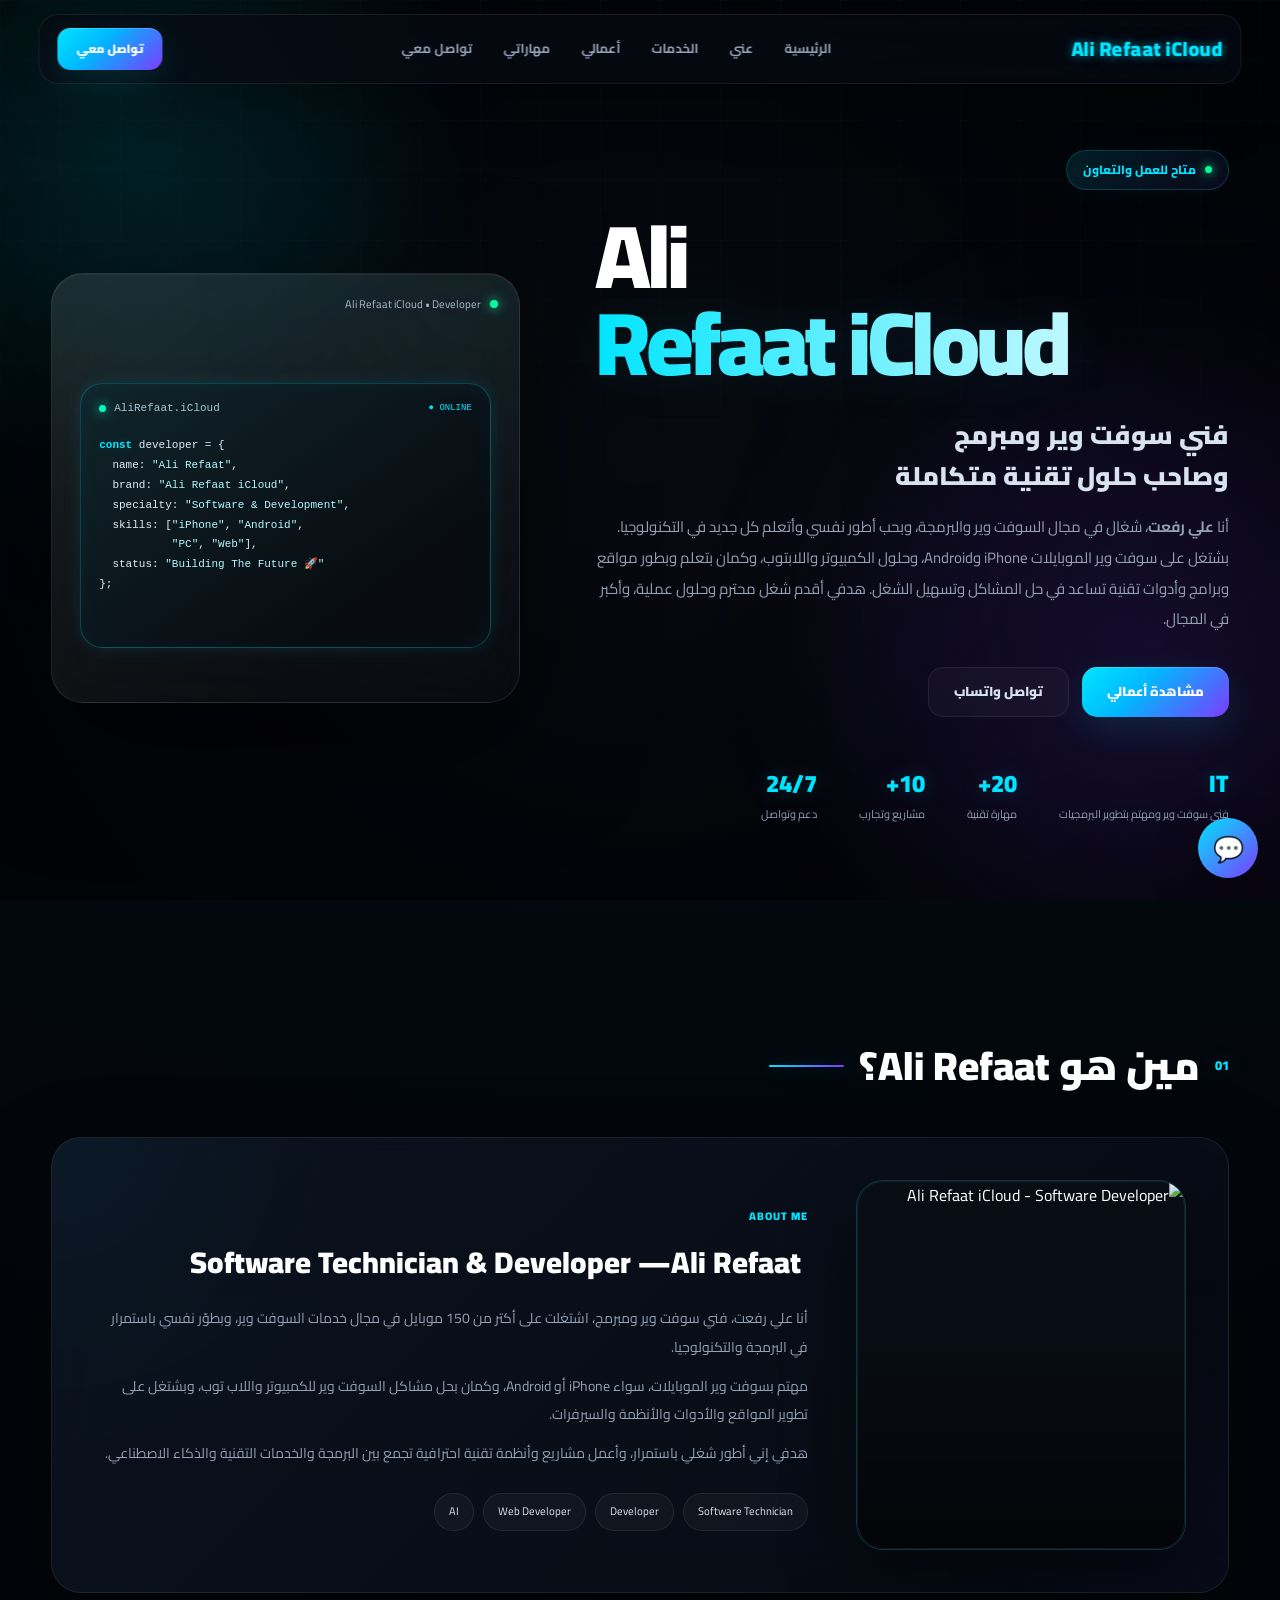
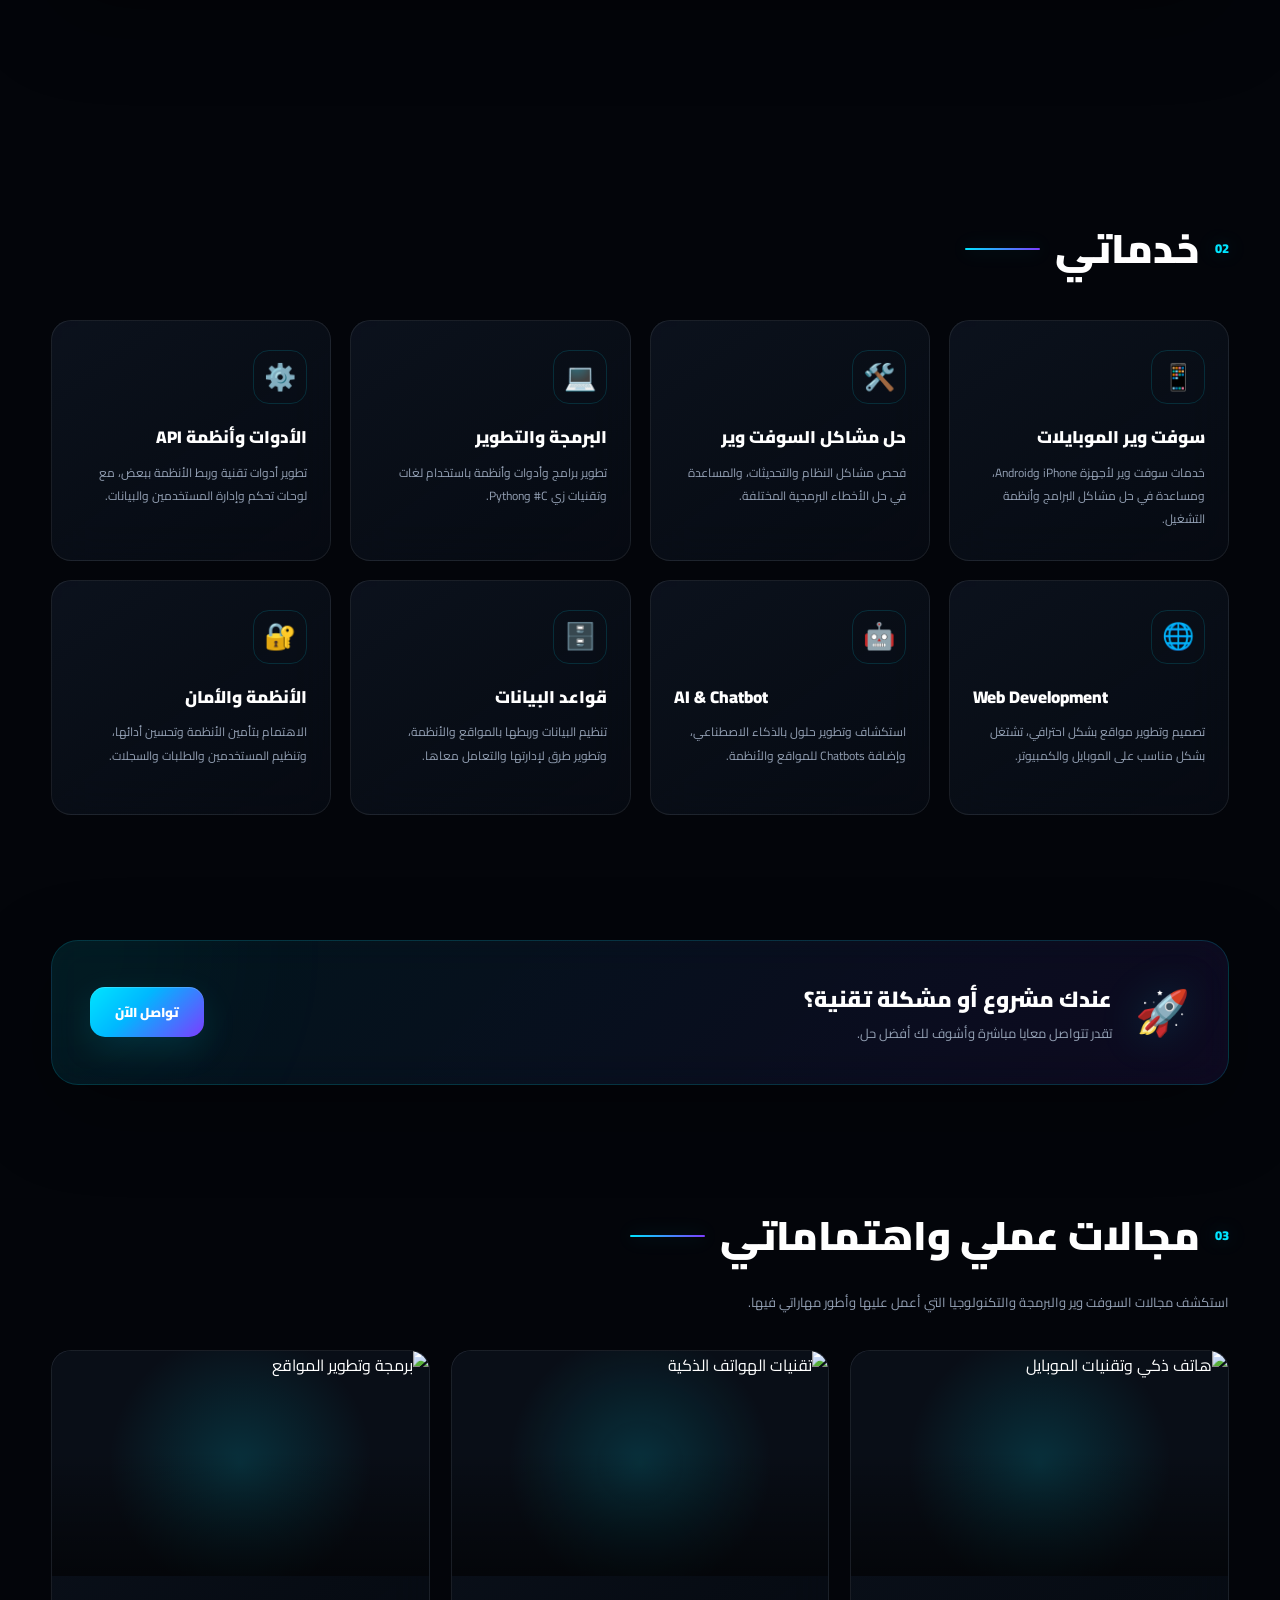
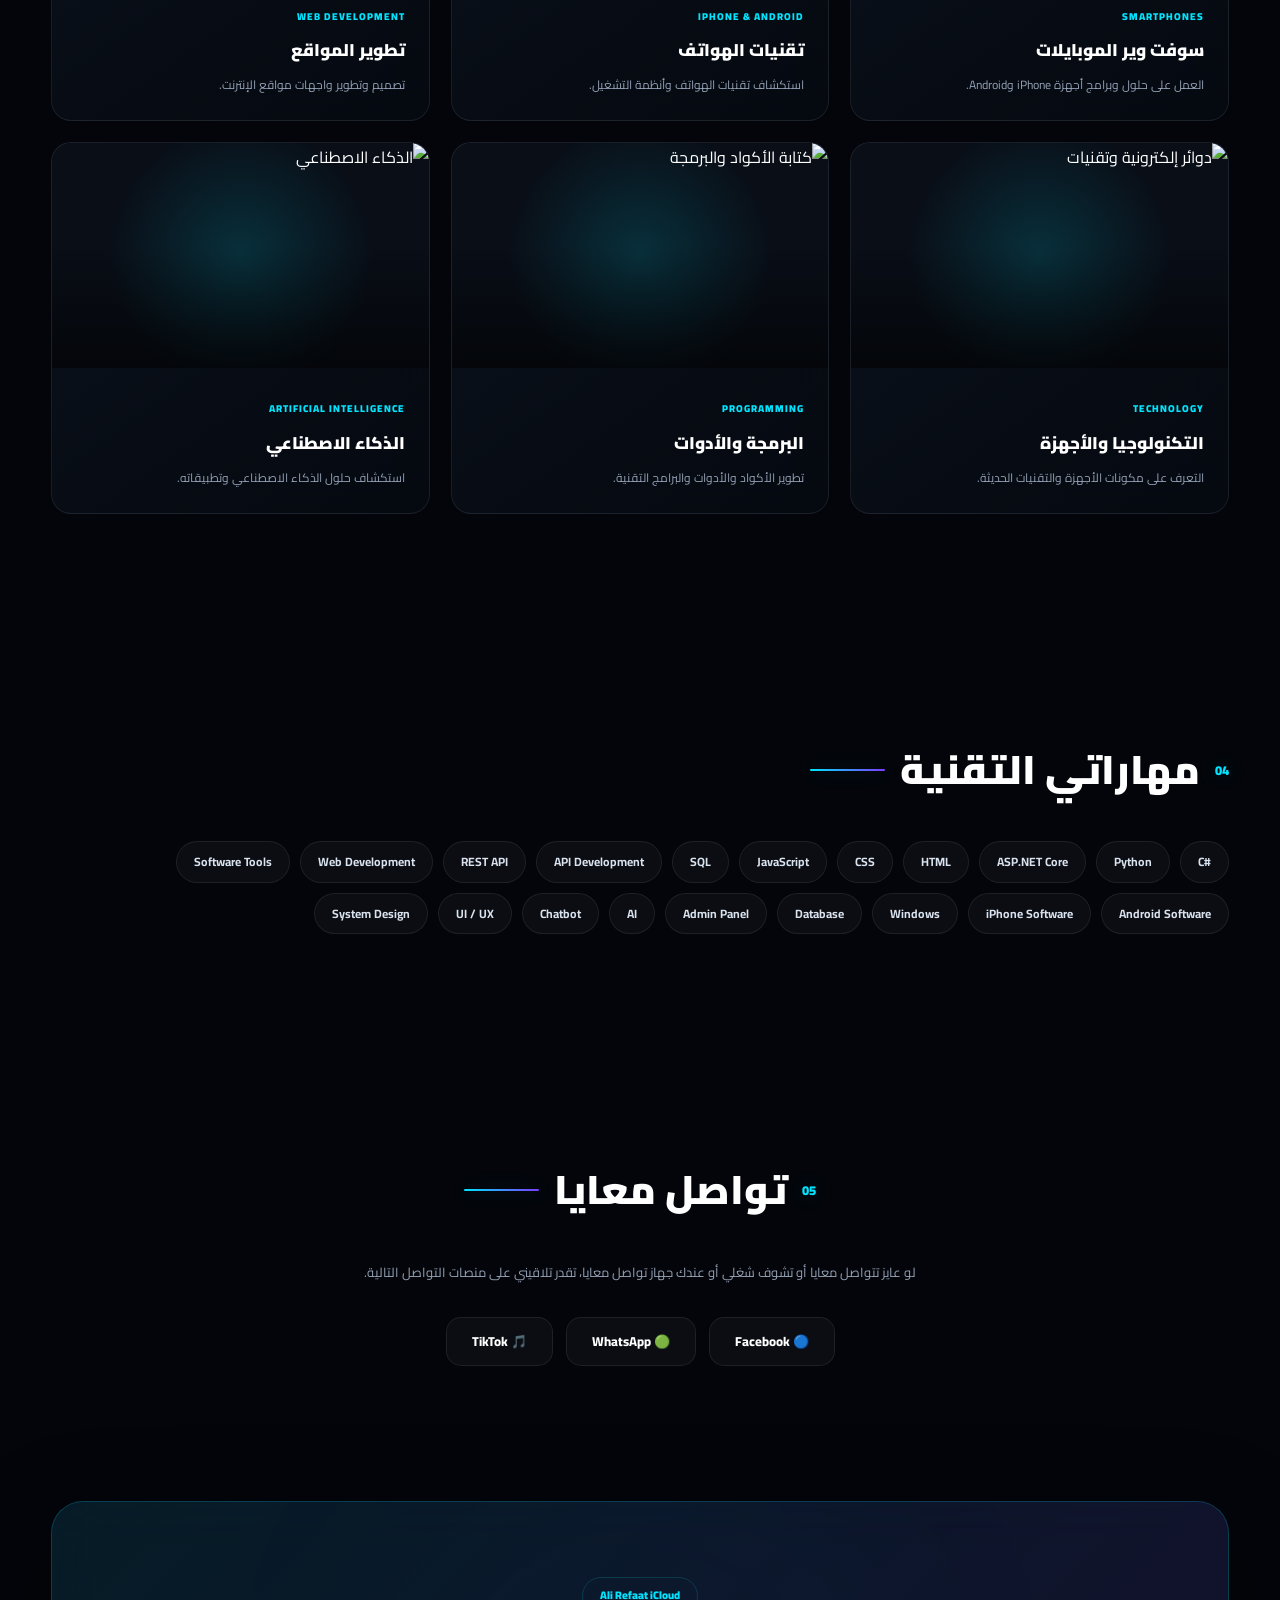
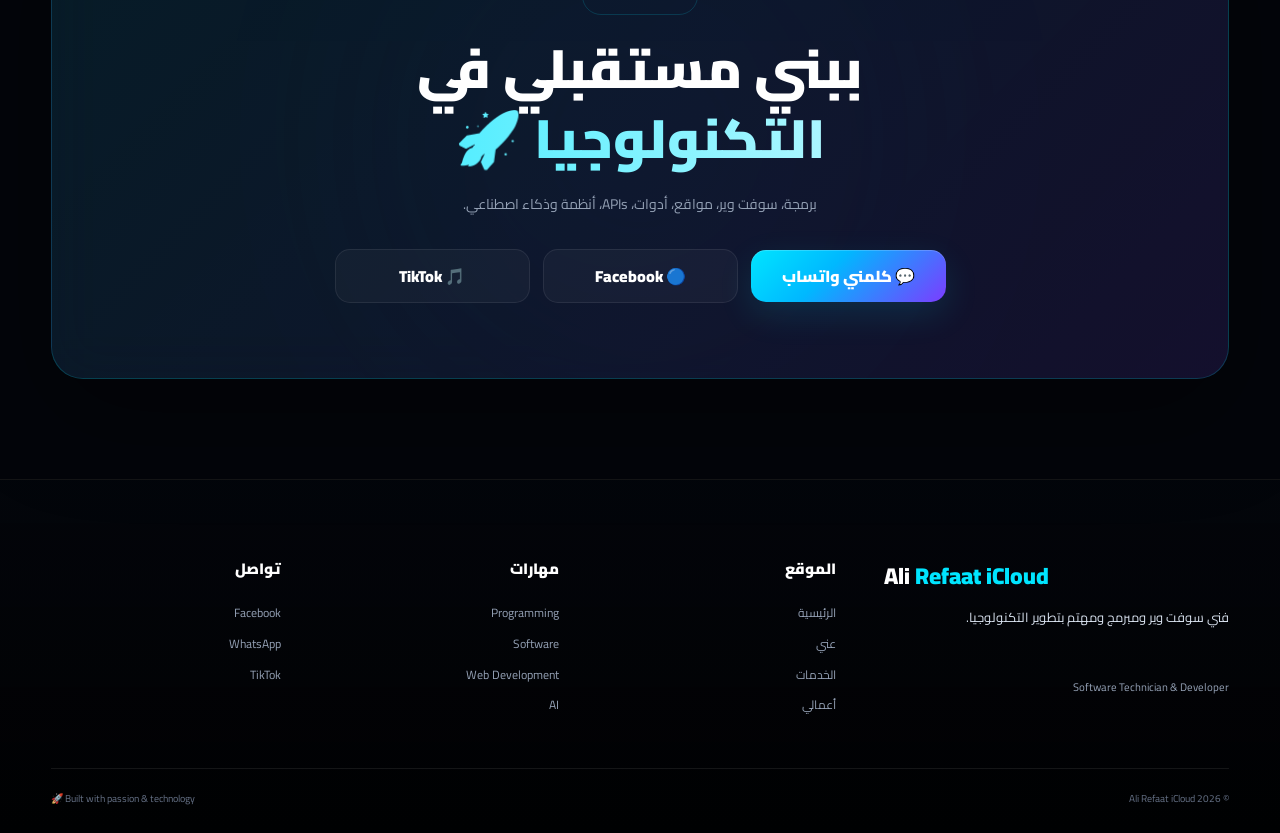
==== index.html @ f8741b8c "Update index.html" ====
﻿<!DOCTYPE html>
<html lang="ar" dir="rtl">
<head>

    <meta charset="UTF-8">
    <meta name="viewport" content="width=device-width, initial-scale=1.0">

    <meta name="theme-color" content="#05070d">
<link rel="icon" type="image/png" href="/ali-refaat-icloud/logo.png">
<link rel="apple-touch-icon" href="/ali-refaat-icloud/logo.png">

<meta property="og:image" content="https://aliamam279-glitch.github.io/ali-refaat-icloud/logo.png">
<meta property="og:image:width" content="1280">
<meta property="og:image:height" content="1280">
<meta name="twitter:card" content="summary_large_image">
<meta name="twitter:image" content="https://aliamam279-glitch.github.io/ali-refaat-icloud/logo.png">
   <title>Ali Refaat iCloud | علي رفعت - فني سوفت وير ومبرمج</title>
<meta name="application-name" content="Ali Refaat iCloud">
<meta property="og:site_name" content="Ali Refaat iCloud">
    <meta name="description"
          content="Ali Refaat iCloud - علي رفعت، فني سوفت وير ومبرمج. خدمات سوفت وير للموبايلات والكمبيوتر، تطوير المواقع والأنظمة والأدوات وواجهات API.">

    <meta name="author" content="Ali Refaat iCloud">

    <meta name="robots" content="index, follow">

    <meta name="keywords"
          content="Ali Refaat, Ali Refaat iCloud, علي رفعت, فني سوفت وير, Software Technician, Mobile Software, iPhone Software, Android Software, Web Developer, C#, Python, ASP.NET Core">

    <!-- Canonical -->
    <link rel="canonical"
          href="https://aliamam279-glitch.github.io/ali-refaat-icloud/">

    <!-- Open Graph -->
    <meta property="og:type" content="website">

    <meta property="og:title"
          content="Ali Refaat iCloud | Software Technician & Developer">

    <meta property="og:description"
          content="علي رفعت - فني سوفت وير ومبرمج ومتخصص في خدمات السوفت وير وتطوير المواقع والأنظمة والأدوات.">

    <meta property="og:url"
          content="https://aliamam279-glitch.github.io/ali-refaat-icloud/">

    <meta property="og:site_name"
          content="Ali Refaat iCloud">

    <meta property="og:locale"
          content="ar_EG">

    <!-- Twitter / X -->
    <meta name="twitter:card" content="summary_large_image">

    <meta name="twitter:title"
          content="Ali Refaat iCloud | Software Technician & Developer">

    <meta name="twitter:description"
          content="Ali Refaat - Software Technician & Developer">

    <!-- Google Font -->
    <link rel="preconnect"
          href="https://fonts.googleapis.com">

    <link rel="preconnect"
          href="https://fonts.gstatic.com"
          crossorigin>

    <link href="https://fonts.googleapis.com/css2?family=Cairo:wght@400;500;600;700;800;900&display=swap"
          rel="stylesheet">

    <!-- Main CSS -->
    <link rel="stylesheet"
          href="style.css">

    <!-- Schema.org JSON-LD -->
    <script type="application/ld+json">
    {
      "@context": "https://schema.org",
      "@type": "Person",
      "name": "Ali Refaat",
      "alternateName": "Ali Refaat iCloud",
      "url": "https://aliamam279-glitch.github.io/ali-refaat-icloud/",
      "jobTitle": "Software Technician & Developer",
      "description": "Ali Refaat is a software technician and developer specializing in mobile software, web development, APIs, software tools and technology.",
      "knowsAbout": [
        "Mobile Software",
        "Android Software",
        "iPhone Software",
        "Software Tools",
        "Web Development",
        "C#",
        "Python",
        "ASP.NET Core",
        "REST API",
        "Databases",
        "Artificial Intelligence",
        "Chatbots"
      ],
      "sameAs": [
        "https://www.facebook.com/share/196kv2DtxH/",
        "https://www.tiktok.com/@ali_refaat12"
      ]
    }
    </script>

<script type="application/ld+json">
{
  "@context": "https://schema.org",
  "@type": "WebSite",
  "name": "Ali Refaat iCloud",
  "alternateName": "Ali Refaat",
  "url": "https://aliamam279-glitch.github.io/ali-refaat-icloud/"
}
</script>
</head>

<body>

    <!-- =========================================================
    BACKGROUND
    ========================================================= -->

    <div class="background" aria-hidden="true">
        <div class="grid"></div>
        <div class="orb orb-1"></div>
        <div class="orb orb-2"></div>
    </div>


    <!-- =========================================================
    NAVBAR
    ========================================================= -->

    <header class="navbar">

       <a href="#home"
   class="logo"
   aria-label="Ali Refaat iCloud">
    <span dir="ltr" style="unicode-bidi: isolate;">Ali Refaat iCloud</span>
</a>

        <nav aria-label="القائمة الرئيسية">

            <a href="#home">
                الرئيسية
            </a>

            <a href="#about">
                عني
            </a>

            <a href="#services">
                الخدمات
            </a>

            <a href="#projects">
                أعمالي
            </a>

            <a href="#skills">
                مهاراتي
            </a>

            <a href="#contact">
                تواصل معي
            </a>

        </nav>


        <!-- Mobile Menu -->

        


        <a class="nav-btn"
           href="https://wa.me/201027573851"
           target="_blank"
           rel="noopener noreferrer">

            تواصل معي

        </a>

    </header>


    <!-- =========================================================
    MAIN
    ========================================================= -->

    <main>


        <!-- =========================================================
        HERO
        ========================================================= -->

        <section id="home"
                 class="hero">

            <div class="hero-content">

                <div class="badge">

                    متاح للعمل والتعاون

                </div>


                <h1 dir="ltr">

                    Ali
                    <span>Refaat iCloud</span>

                </h1>


                <h2>

                    فني سوفت وير ومبرمج
                    <br>
                    وصاحب حلول تقنية متكاملة

                </h2>


                
<p>
    أنا <strong>علي رفعت</strong>، شغال في مجال السوفت وير
    والبرمجة، وبحب أطور نفسي وأتعلم كل جديد في التكنولوجيا.
    بشتغل على سوفت وير الموبايلات iPhone وAndroid،
    وحلول الكمبيوتر واللابتوب، وكمان بتعلم وبطور مواقع
    وبرامج وأدوات تقنية تساعد في حل المشاكل وتسهيل الشغل.
    هدفي أقدم شغل محترم وحلول عملية، وأكبر في المجال.
</p>


                <!-- HERO BUTTONS -->

                <div class="hero-buttons">

                    <a href="#projects"
                       class="btn primary">

                        مشاهدة أعمالي

                    </a>


                    <a href="https://wa.me/201027573851"
                       class="btn secondary"
                       target="_blank"
                       rel="noopener noreferrer">

                        تواصل واتساب

                    </a>

                </div>


                <!-- =================================================
                STATS
                ================================================== -->

                <div class="stats">

                    <div>

                        
<strong>IT</strong>

<span>
    فني سوفت وير ومهتم بتطوير البرمجيات
</span>


                    </div>


                    <div>

                        <strong>20+</strong>

                        <span>
                            مهارة تقنية
                        </span>

                    </div>


                    <div>

                        <strong>10+</strong>

                        <span>
                            مشاريع وتجارب
                        </span>

                    </div>


                    <div>

                        <strong>24/7</strong>

                        <span>
                            دعم وتواصل
                        </span>

                    </div>

                </div>

            </div>


            <!-- =====================================================
            HERO CARD
            ====================================================== -->

            <div class="hero-card">

                <div class="card-top">

                    <span class="status"></span>

                    <span dir="ltr">
                        Ali Refaat iCloud • Developer
                    </span>

                </div>


             
<div class="code-window">
    <div class="code-label">
        <span class="code-dot"></span>
        AliRefaat.iCloud
        <span class="live-label">● ONLINE</span>
    </div>

    <pre dir="ltr"><code><span>const</span> developer = {
  name: <i>"Ali Refaat"</i>,
  brand: <i>"Ali Refaat iCloud"</i>,
  specialty: <i>"Software & Development"</i>,
  skills: [<i>"iPhone"</i>, <i>"Android"</i>,
           <i>"PC"</i>, <i>"Web"</i>],
  status: <i>"Building The Future 🚀"</i>
};</code></pre>
</div>
                    

                </div>

            </div>

        </section>



        <!-- =========================================================
        ABOUT
        ========================================================= -->

        <section id="about"
                 class="section">

            <div class="section-title">

                <span>
                    01
                </span>

                <h2>
                    مين هو Ali Refaat؟
                </h2>

            </div>


            <div class="about-box">

                <div class="about-profile">


                    <!-- =================================================
                    PROFILE IMAGE
                    ================================================== -->

                    <div class="about-image">

                        <img src="https://images.unsplash.com/photo-1516321318423-f06f85e504b3?auto=format&fit=crop&w=900&q=85"
                             alt="Ali Refaat iCloud - Software Developer"
                             loading="lazy">

                    </div>


                    <!-- =================================================
                    ABOUT CONTENT
                    ================================================== -->

                    <div class="about-content">

                        <span class="about-label">

                            ABOUT ME

                        </span>


                        

<h3>
    <span dir="ltr">
        Ali Refaat
    </span>
    — Software Technician & Developer
</h3>

<p>
    أنا علي رفعت، فني سوفت وير ومبرمج، اشتغلت على أكتر من 150 موبايل في مجال خدمات السوفت وير، وبطوّر نفسي باستمرار في البرمجة والتكنولوجيا.
</p>

<p>
    مهتم بسوفت وير الموبايلات، سواء iPhone أو Android، وكمان بحل مشاكل السوفت وير للكمبيوتر واللاب توب، وبشتغل على تطوير المواقع والأدوات والأنظمة والسيرفرات.
</p>

<p>
    هدفي إني أطور شغلي باستمرار، وأعمل مشاريع وأنظمة تقنية احترافية تجمع بين البرمجة والخدمات التقنية والذكاء الاصطناعي.
</p>



                        <div class="about-tags">

                         

                            <span dir="ltr">
                                Software Technician
                            </span>

                            <span dir="ltr">
                                Developer
                            </span>

                            <span dir="ltr">
                                Web Developer
                            </span>

                            <span dir="ltr">
                                AI
                            </span>

                        </div>

                    </div>

                </div>

            </div>

        </section>



       
<!-- =========================================================
        SERVICES
        ========================================================= -->

<section id="services" class="section">

    <div class="section-title">
        <span>02</span>
        <h2>خدماتي</h2>
    </div>

    <div class="services-grid">

        <article class="service-card">
            <div class="icon">📱</div>
            <h3>سوفت وير الموبايلات</h3>
            <p>
                خدمات سوفت وير لأجهزة iPhone وAndroid،
                ومساعدة في حل مشاكل البرامج وأنظمة التشغيل.
            </p>
        </article>

        <article class="service-card">
            <div class="icon">🛠️</div>
            <h3>حل مشاكل السوفت وير</h3>
            <p>
                فحص مشاكل النظام والتحديثات،
                والمساعدة في حل الأخطاء البرمجية المختلفة.
            </p>
        </article>

        <article class="service-card">
            <div class="icon">💻</div>
            <h3>البرمجة والتطوير</h3>
            <p>
                تطوير برامج وأدوات وأنظمة باستخدام
                لغات وتقنيات زي C# وPython.
            </p>
        </article>

        <article class="service-card">
            <div class="icon">⚙️</div>
            <h3>الأدوات وأنظمة API</h3>
            <p>
                تطوير أدوات تقنية وربط الأنظمة ببعض،
                مع لوحات تحكم وإدارة المستخدمين والبيانات.
            </p>
        </article>

        <article class="service-card">
            <div class="icon">🌐</div>
            <h3 dir="ltr">Web Development</h3>
            <p>
                تصميم وتطوير مواقع بشكل احترافي،
                تشتغل بشكل مناسب على الموبايل والكمبيوتر.
            </p>
        </article>

        <article class="service-card">
            <div class="icon">🤖</div>
            <h3 dir="ltr">AI & Chatbot</h3>
            <p>
                استكشاف وتطوير حلول بالذكاء الاصطناعي،
                وإضافة Chatbots للمواقع والأنظمة.
            </p>
        </article>

        <article class="service-card">
            <div class="icon">🗄️</div>
            <h3>قواعد البيانات</h3>
            <p>
                تنظيم البيانات وربطها بالمواقع والأنظمة،
                وتطوير طرق لإدارتها والتعامل معاها.
            </p>
        </article>

        <article class="service-card">
            <div class="icon">🔐</div>
            <h3>الأنظمة والأمان</h3>
            <p>
                الاهتمام بتأمين الأنظمة وتحسين أدائها،
                وتنظيم المستخدمين والطلبات والسجلات.
            </p>
        </article>

    </div>

</section>




        <!-- =========================================================
        SUPPORT
        ========================================================= -->

        <section class="support-section">

            <div class="support-content">

                <div class="support-icon">
                    🚀
                </div>


                <div>

                    <h2>
                        عندك مشروع أو مشكلة تقنية؟
                    </h2>

                    <p>
                        تقدر تتواصل معايا مباشرة وأشوف لك أفضل حل.
                    </p>

                </div>


                <a href="https://wa.me/201027573851"
                   class="btn primary"
                   target="_blank"
                   rel="noopener noreferrer">

                    تواصل الآن

                </a>

            </div>

        </section>



        


<!-- PROJECTS -->
<section id="projects" class="section">

    <div class="section-title">
        <span>03</span>
        <h2>مجالات عملي واهتماماتي</h2>
    </div>

    <p class="gallery-intro">
        استكشف مجالات السوفت وير والبرمجة والتكنولوجيا
        التي أعمل عليها وأطور مهاراتي فيها.
    </p>

    <div class="projects-grid">

        <article class="project-card">
            <div class="project-image">
                <img src="https://images.unsplash.com/photo-1511707171634-5f897ff02aa9?w=800"
                     alt="هاتف ذكي وتقنيات الموبايل" loading="lazy">
            </div>
            <div class="project-info">
                <small>SMARTPHONES</small>
                <h3>سوفت وير الموبايلات</h3>
                <p>العمل على حلول وبرامج أجهزة iPhone وAndroid.</p>
            </div>
        </article>

        <article class="project-card">
            <div class="project-image">
                <img src="https://images.unsplash.com/photo-1598327105666-5b89351aff97?w=800"
                     alt="تقنيات الهواتف الذكية" loading="lazy">
            </div>
            <div class="project-info">
                <small>IPHONE & ANDROID</small>
                <h3>تقنيات الهواتف</h3>
                <p>استكشاف تقنيات الهواتف وأنظمة التشغيل.</p>
            </div>
        </article>

        <article class="project-card">
            <div class="project-image">
                <img src="https://images.unsplash.com/photo-1498050108023-c5249f4df085?w=800"
                     alt="برمجة وتطوير المواقع" loading="lazy">
            </div>
            <div class="project-info">
                <small>WEB DEVELOPMENT</small>
                <h3>تطوير المواقع</h3>
                <p>تصميم وتطوير واجهات مواقع الإنترنت.</p>
            </div>
        </article>

        <article class="project-card">
            <div class="project-image">
                <img src="https://images.unsplash.com/photo-1518770660439-4636190af475?w=800"
                     alt="دوائر إلكترونية وتقنيات" loading="lazy">
            </div>
            <div class="project-info">
                <small>TECHNOLOGY</small>
                <h3>التكنولوجيا والأجهزة</h3>
                <p>التعرف على مكونات الأجهزة والتقنيات الحديثة.</p>
            </div>
        </article>

        <article class="project-card">
            <div class="project-image">
                <img src="https://images.unsplash.com/photo-1555949963-aa79dcee981c?w=800"
                     alt="كتابة الأكواد والبرمجة" loading="lazy">
            </div>
            <div class="project-info">
                <small>PROGRAMMING</small>
                <h3>البرمجة والأدوات</h3>
                <p>تطوير الأكواد والأدوات والبرامج التقنية.</p>
            </div>
        </article>

        <article class="project-card">
            <div class="project-image">
                <img src="https://images.unsplash.com/photo-1677442136019-21780ecad995?w=800"
                     alt="الذكاء الاصطناعي" loading="lazy">
            </div>
            <div class="project-info">
                <small>ARTIFICIAL INTELLIGENCE</small>
                <h3>الذكاء الاصطناعي</h3>
                <p>استكشاف حلول الذكاء الاصطناعي وتطبيقاته.</p>
            </div>
        </article>

    </div>

</section>





        <!-- =========================================================
        SKILLS
        ========================================================= -->

        <section id="skills"
                 class="section">

            <div class="section-title">

                <span>
                    04
                </span>

                <h2>
                    مهاراتي التقنية
                </h2>

            </div>


            <div class="skills">

                <span dir="ltr">C#</span>

                <span dir="ltr">Python</span>

                <span dir="ltr">ASP.NET Core</span>

                <span dir="ltr">HTML</span>

                <span dir="ltr">CSS</span>

                <span dir="ltr">JavaScript</span>

                <span dir="ltr">SQL</span>

                <span dir="ltr">API Development</span>

                <span dir="ltr">REST API</span>

                <span dir="ltr">Web Development</span>

                <span dir="ltr">Software Tools</span>

                <span dir="ltr">Android Software</span>

                <span dir="ltr">iPhone Software</span>

                <span dir="ltr">Windows</span>

                <span dir="ltr">Database</span>

                <span dir="ltr">Admin Panel</span>

                <span dir="ltr">AI</span>

                <span dir="ltr">Chatbot</span>

                <span dir="ltr">UI / UX</span>

                <span dir="ltr">System Design</span>

            </div>

        </section>



        <!-- =========================================================
        CONTACT
        ========================================================= -->

        <section id="contact"
                 class="section contact">

            <div class="section-title">

                <span>
                    05
                </span>

                <h2>
                    تواصل معايا
                </h2>

            </div>


            <p>

                لو عايز تتواصل معايا أو تشوف شغلي
                أو عندك جهاز تواصل معايا، تقدر تلاقيني على
                منصات التواصل التالية.

            </p>


            <div class="contact-buttons">


                <a class="contact-btn"
                   href="https://www.facebook.com/share/196kv2DtxH/"
                   target="_blank"
                   rel="noopener noreferrer">

                    🔵 Facebook

                </a>


                <a class="contact-btn"
                   href="https://wa.me/201027573851"
                   target="_blank"
                   rel="noopener noreferrer">

                    🟢 WhatsApp

                </a>


                <a class="contact-btn"
                   href="https://www.tiktok.com/@ali_refaat12"
                   target="_blank"
                   rel="noopener noreferrer">

                    🎵 TikTok

                </a>

            </div>

        </section>



        <!-- =========================================================
        FINAL CTA
        ========================================================= -->

        <section class="final-cta">

            <div class="final-cta-glow"></div>


            <div class="final-cta-content">

                <div class="final-badge">

                    <span dir="ltr">
                        Ali Refaat iCloud
                    </span>

                  
                  
                </div>


                <h2>

                    ببني مستقبلي في
                    <span>
                        التكنولوجيا 🚀
                    </span>

                </h2>


                <p>

                    برمجة، سوفت وير، مواقع، أدوات،
                    APIs، أنظمة وذكاء اصطناعي.

                </p>


                <div class="final-cta-buttons">


                    <a href="https://wa.me/201027573851"
                       class="final-btn primary"
                       target="_blank"
                       rel="noopener noreferrer">

                        💬 كلمني واتساب

                    </a>


                    <a href="https://www.facebook.com/share/196kv2DtxH/"
                       class="final-btn secondary"
                       target="_blank"
                       rel="noopener noreferrer">

                        🔵 Facebook

                    </a>


                    <a href="https://www.tiktok.com/@ali_refaat12"
                       class="final-btn secondary"
                       target="_blank"
                       rel="noopener noreferrer">

                        🎵 TikTok

                    </a>

                </div>

            </div>

        </section>

    </main>



    <!-- =========================================================
    FOOTER
    ========================================================= -->

    <footer class="site-footer">

        <div class="footer-container">


            <div class="footer-brand">

                <div class="footer-logo"
                     dir="ltr">

                    Ali
                    <span>
                        Refaat iCloud
                    </span>

                </div>


                <p>

                    فني سوفت وير ومبرمج
                    ومهتم بتطوير التكنولوجيا.

                </p>


                <small>

            
                    <br>

                    <span dir="ltr">
                        Software Technician & Developer
                    </span>

                </small>

            </div>



            <div class="footer-column">

                <h3>
                    الموقع
                </h3>


                <a href="#home">
                    الرئيسية
                </a>


                <a href="#about">
                    عني
                </a>


                <a href="#services">
                    الخدمات
                </a>


                <a href="#projects">
                    أعمالي
                </a>

            </div>



            <div class="footer-column">

                <h3>
                    مهارات
                </h3>


                <a href="#skills">
                    Programming
                </a>


                <a href="#skills">
                    Software
                </a>


                <a href="#skills">
                    Web Development
                </a>


                <a href="#skills">
                    AI
                </a>

            </div>



            <div class="footer-column">

                <h3>
                    تواصل
                </h3>


                <a href="https://www.facebook.com/share/196kv2DtxH/"
                   target="_blank"
                   rel="noopener noreferrer">

                    Facebook

                </a>


                <a href="https://wa.me/201027573851"
                   target="_blank"
                   rel="noopener noreferrer">

                    WhatsApp

                </a>


                <a href="https://www.tiktok.com/@ali_refaat12"
                   target="_blank"
                   rel="noopener noreferrer">

                    TikTok

                </a>

            </div>

        </div>


        <div class="footer-bottom">

            <span>

                ©
                <span id="year"></span>
                Ali Refaat iCloud

            </span>


            <span>

                Built with passion & technology 🚀

            </span>

        </div>

    </footer>



    <!-- =========================================================
    IMAGE LIGHTBOX
    ========================================================= -->

    <div id="imageLightbox"
         class="image-lightbox"
         role="dialog"
         aria-modal="true"
         aria-label="عرض الصورة">


        <button type="button"
                id="lightboxClose"
                class="lightbox-close"
                aria-label="إغلاق">

            ×

        </button>


        

        <img id="lightboxImage"
             src=""
             alt="">

    </div>



    <!-- =========================================================
    FLOATING WHATSAPP
    ========================================================= -->

    <a href="https://wa.me/201027573851"
       class="floating-whatsapp"
       target="_blank"
       rel="noopener noreferrer"
       aria-label="تواصل معي عبر واتساب">

        💬

    </a>



    <!-- =========================================================
    BACK TO TOP
    ========================================================= -->

    <button type="button"
            class="back-to-top"
            aria-label="العودة إلى أعلى الصفحة">

        ↑

    </button>



    <!-- =========================================================
    SCRIPT
    ========================================================= -->

    <script src="script.js"></script>

</body>
</html>
---- style.css ----
﻿@import url('https://fonts.googleapis.com/css2?family=Cairo:wght@400;500;600;700;800;900&display=swap');

/* =========================================================
   GLOBAL / ROOT
========================================================= */

:root {
    --bg: #03050a;
    --bg-2: #070b12;
    --bg-3: #0b111c;
    --card: rgba(12, 18, 29, .72);
    --card-solid: #0b111c;
    --primary: #00e5ff;
    --primary-2: #00b8ff;
    --secondary: #7c3cff;
    --secondary-2: #b14cff;
    --success: #00ff9d;
    --danger: #ff4d6d;
    --warning: #ffd166;
    --text: #fff;
    --text-soft: #d9e2ef;
    --muted: #94a1b5;
    --muted-2: #657186;
    --border: rgba(255,255,255,.08);
    --border-hover: rgba(0,229,255,.32);
    --radius-sm: 12px;
    --radius: 20px;
    --radius-lg: 30px;
    --container: 1200px;
    --shadow: 0 25px 80px rgba(0,0,0,.35);
    --shadow-heavy: 0 40px 120px rgba(0,0,0,.55);
    --ease: cubic-bezier(.2,.8,.2,1);
}

/* =========================================================
   RESET
========================================================= */

*,
*::before,
*::after {
    margin: 0;
    padding: 0;
    box-sizing: border-box;
}

html {
    scroll-behavior: smooth;
    scroll-padding-top: 110px;
}

body {
    min-height: 100vh;
    background: radial-gradient( circle at 50% -20%, rgba(0,229,255,.08), transparent 38% ), var(--bg);
    color: var(--text);
    font-family: "Cairo", sans-serif;
    line-height: 1.8;
    overflow-x: hidden;
    text-rendering: optimizeLegibility;
    -webkit-font-smoothing: antialiased;
    direction: rtl;
}

img {
    display: block;
    max-width: 100%;
}

a {
    color: inherit;
    text-decoration: none;
}

button,
input,
textarea,
select {
    font: inherit;
}

button {
    border: 0;
    cursor: pointer;
}

::selection {
    color: #001014;
    background: var(--primary);
}

/* =========================================================
   SCROLLBAR
========================================================= */

::-webkit-scrollbar {
    width: 8px;
}

::-webkit-scrollbar-track {
    background: #020307;
}

::-webkit-scrollbar-thumb {
    background: linear-gradient( 180deg, var(--primary), var(--secondary) );
    border-radius: 50px;
}

    ::-webkit-scrollbar-thumb:hover {
        background: var(--primary);
    }

/* =========================================================
   BACKGROUND
========================================================= */

.background {
    position: fixed;
    inset: 0;
    z-index: -20;
    overflow: hidden;
    background: radial-gradient( circle at 8% 12%, rgba(0,229,255,.13), transparent 25% ), radial-gradient( circle at 92% 78%, rgba(124,60,255,.14), transparent 28% ), radial-gradient( circle at 50% 50%, rgba(255,255,255,.018), transparent 55% ), var(--bg);
}

    .background::before {
        content: "";
        position: absolute;
        inset: 0;
        background: linear-gradient( rgba(255,255,255,.018) 1px, transparent 1px ), linear-gradient( 90deg, rgba(255,255,255,.018) 1px, transparent 1px );
        background-size: 60px 60px;
        mask-image: linear-gradient( to bottom, black, transparent 90% );
        -webkit-mask-image: linear-gradient( to bottom, black, transparent 90% );
    }

    .background::after {
        content: "";
        position: absolute;
        inset: 0;
        background: radial-gradient( circle at center, transparent 35%, rgba(0,0,0,.42) 100% );
        pointer-events: none;
    }

.grid {
    position: absolute;
    inset: 0;
}

.orb {
    position: absolute;
    border-radius: 50%;
    filter: blur(120px);
    pointer-events: none;
    opacity: .55;
    animation: orbFloat 12s ease-in-out infinite;
}

.orb-1 {
    width: 420px;
    height: 420px;
    top: 4%;
    left: -5%;
    background: rgba(0,229,255,.13);
}

.orb-2 {
    width: 480px;
    height: 480px;
    right: -7%;
    bottom: 5%;
    background: rgba(124,60,255,.14);
    animation-delay: -6s;
}

@keyframes orbFloat {

    0%,100% {
        transform: translate3d(0,0,0) scale(1);
    }

    50% {
        transform: translate3d(35px,-35px,0) scale(1.08);
    }
}

/* =========================================================
   CONTAINER
========================================================= */

.container {
    width: min(var(--container), 92%);
    margin-inline: auto;
}

/* =========================================================
   NAVBAR
========================================================= */

.navbar {
    position: fixed;
    top: 14px;
    left: 50%;
    transform: translateX(-50%);
    width: min(1220px, 94%);
    min-height: 70px;
    padding: 10px 18px;
    display: flex;
    align-items: center;
    justify-content: space-between;
    background: linear-gradient( 135deg, rgba(16,24,39,.82), rgba(5,9,17,.72) );
    border: 1px solid var(--border);
    border-radius: 20px;
    backdrop-filter: blur(25px);
    -webkit-backdrop-filter: blur(25px);
    box-shadow: 0 20px 70px rgba(0,0,0,.38), inset 0 1px 0 rgba(255,255,255,.04);
    z-index: 9999;
    transition: .35s var(--ease);
}

    .navbar:hover {
        border-color: rgba(0,229,255,.18);
        box-shadow: 0 25px 80px rgba(0,0,0,.48), 0 0 40px rgba(0,229,255,.035);
    }

/* =========================================================
   LOGO
========================================================= */

.logo {
    display: inline-flex;
    align-items: center;
    gap: 6px;
    font-size: 20px;
    font-weight: 900;
    letter-spacing: .5px;
    white-space: nowrap;
}

    .logo span {
        color: var(--primary);
        text-shadow: 0 0 10px rgba(0,229,255,.55), 0 0 30px rgba(0,229,255,.22);
    }

/* =========================================================
   NAV
========================================================= */

.navbar nav {
    display: flex;
    align-items: center;
    justify-content: center;
    gap: 27px;
    white-space: nowrap;
}

    .navbar nav a {
        position: relative;
        display: inline-flex;
        align-items: center;
        color: var(--muted);
        font-size: 13px;
        font-weight: 700;
        padding: 8px 2px;
        transition: color .3s ease, transform .3s ease;
    }

        .navbar nav a::after {
            content: "";
            position: absolute;
            right: 50%;
            bottom: 0;
            width: 0;
            height: 2px;
            transform: translateX(50%);
            border-radius: 50px;
            background: linear-gradient( 90deg, var(--primary), var(--secondary) );
            box-shadow: 0 0 15px rgba(0,229,255,.45);
            transition: width .3s ease;
        }

        .navbar nav a:hover {
            color: var(--primary);
            transform: translateY(-2px);
        }

            .navbar nav a:hover::after {
                width: 75%;
            }

/* =========================================================
   BUTTONS
========================================================= */

.nav-btn,
.btn.primary,
.final-btn.primary {
    background: linear-gradient( 135deg, var(--primary), var(--primary-2) 40%, var(--secondary) );
    color: white;
    box-shadow: 0 12px 35px rgba(0,229,255,.12), inset 0 1px 0 rgba(255,255,255,.18);
    position: relative;
    overflow: hidden;
}

    .nav-btn::before,
    .btn.primary::before,
    .final-btn.primary::before {
        content: "";
        position: absolute;
        inset: 0;
        background: linear-gradient( 110deg, transparent 25%, rgba(255,255,255,.35) 50%, transparent 75% );
        transform: translateX(-120%);
        transition: transform .7s ease;
    }

    .nav-btn:hover::before,
    .btn.primary:hover::before,
    .final-btn.primary:hover::before {
        transform: translateX(120%);
    }

.nav-btn {
    display: inline-flex;
    align-items: center;
    justify-content: center;
    padding: 10px 19px;
    border-radius: 13px;
    font-size: 12px;
    font-weight: 900;
    transition: transform .3s ease, box-shadow .3s ease;
}

    .nav-btn:hover {
        transform: translateY(-3px);
        box-shadow: 0 18px 45px rgba(0,229,255,.24);
    }

/* =========================================================
   HERO
========================================================= */

.hero {
    width: min(var(--container), 92%);
    min-height: 100vh;
    margin-inline: auto;
    padding-top: 150px;
    padding-bottom: 100px;
    display: grid;
    grid-template-columns: minmax(0,1.15fr) minmax(350px,.85fr);
    gap: 75px;
    align-items: center;
}

.hero-content {
    position: relative;
    z-index: 2;
}

/* =========================================================
   BADGE
========================================================= */

.badge {
    display: inline-flex;
    align-items: center;
    gap: 9px;
    padding: 8px 16px;
    border-radius: 50px;
    background: linear-gradient( 135deg, rgba(0,229,255,.12), rgba(124,60,255,.08) );
    border: 1px solid rgba(0,229,255,.20);
    color: var(--primary);
    font-size: 12px;
    font-weight: 800;
    box-shadow: 0 0 35px rgba(0,229,255,.04);
    animation: badgeGlow 3s ease-in-out infinite;
}

    .badge::before {
        content: "";
        width: 7px;
        height: 7px;
        border-radius: 50%;
        background: var(--success);
        box-shadow: 0 0 10px var(--success), 0 0 22px rgba(0,255,157,.5);
    }

@keyframes badgeGlow {

    0%,100% {
        box-shadow: 0 0 20px rgba(0,229,255,.03);
    }

    50% {
        box-shadow: 0 0 40px rgba(0,229,255,.13);
    }
}

/* =========================================================
   HERO TITLE
========================================================= */

.hero h1 {
    margin-top: 22px;
    font-size: clamp(55px,7vw,105px);
    line-height: .98;
    font-weight: 900;
    letter-spacing: -4px;
}

    .hero h1 span {
        display: block;
        background: linear-gradient( 90deg, var(--primary), #fff, var(--secondary), var(--primary) );
        background-size: 300% auto;
        -webkit-background-clip: text;
        background-clip: text;
        -webkit-text-fill-color: transparent;
        animation: gradientMove 5s linear infinite;
        filter: drop-shadow( 0 0 25px rgba(0,229,255,.08) );
    }

@keyframes gradientMove {

    to {
        background-position: 300% center;
    }
}

/* =========================================================
   HERO TEXT
========================================================= */

.hero h2 {
    margin-top: 28px;
    font-size: clamp(19px,2vw,26px);
    line-height: 1.6;
    color: var(--text-soft);
    font-weight: 900;
}

.hero p {
    max-width: 670px;
    margin-top: 15px;
    color: var(--muted);
    font-size: 15px;
    line-height: 2.05;
}

/* =========================================================
   HERO BUTTONS
========================================================= */

.hero-buttons {
    display: flex;
    flex-wrap: wrap;
    gap: 13px;
    margin-top: 32px;
}

.btn {
    position: relative;
    display: inline-flex;
    align-items: center;
    justify-content: center;
    min-height: 50px;
    padding: 12px 25px;
    border-radius: 15px;
    font-size: 13px;
    font-weight: 900;
    overflow: hidden;
    transition: transform .3s var(--ease), box-shadow .3s ease, border-color .3s ease;
}

    .btn:hover {
        transform: translateY(-5px);
    }

    .btn.secondary {
        border: 1px solid var(--border);
        background: rgba(255,255,255,.035);
        color: var(--text-soft);
        backdrop-filter: blur(10px);
    }

        .btn.secondary:hover {
            color: var(--primary);
            border-color: rgba(0,229,255,.4);
            box-shadow: 0 15px 40px rgba(0,229,255,.07);
        }

/* =========================================================
   STATS
========================================================= */

.stats {
    display: flex;
    flex-wrap: wrap;
    gap: 42px;
    margin-top: 45px;
}

    .stats div {
        display: flex;
        flex-direction: column;
    }

    .stats strong {
        color: var(--primary);
        font-size: 24px;
        font-weight: 900;
        text-shadow: 0 0 20px rgba(0,229,255,.25);
    }

    .stats span {
        color: var(--muted);
        font-size: 11px;
    }

/* =========================================================
   HERO CARD
========================================================= */

.hero-card {
    position: relative;
    min-height: 430px;
    overflow: hidden;
    border-radius: 32px;
    background: linear-gradient( 145deg, rgba(255,255,255,.105), rgba(255,255,255,.018) );
    border: 1px solid rgba(255,255,255,.09);
    backdrop-filter: blur(28px);
    -webkit-backdrop-filter: blur(28px);
    box-shadow: var(--shadow-heavy), inset 0 1px 0 rgba(255,255,255,.05);
    transform: rotate(2deg);
    animation: cardFloat 6s ease-in-out infinite;
    transform-style: preserve-3d;
}

    .hero-card::before {
        content: "";
        position: absolute;
        width: 280px;
        height: 280px;
        top: -150px;
        right: -110px;
        border-radius: 50%;
        background: var(--primary);
        filter: blur(120px);
        opacity: .08;
    }

    .hero-card::after {
        content: "";
        position: absolute;
        inset: 0;
        background: linear-gradient( 120deg, transparent 20%, rgba(255,255,255,.055) 50%, transparent 80% );
        transform: translateX(-120%);
        animation: cardShine 6s ease-in-out infinite;
        pointer-events: none;
    }

@keyframes cardShine {

    0%,55% {
        transform: translateX(-120%);
    }

    75%,100% {
        transform: translateX(120%);
    }
}

@keyframes cardFloat {

    0%,100% {
        transform: rotate(2deg) translateY(0);
    }

    50% {
        transform: rotate(1deg) translateY(-16px);
    }
}

/* =========================================================
   CARD TOP
========================================================= */

.card-top {
    display: flex;
    align-items: center;
    gap: 9px;
    padding: 21px;
    color: #aeb8c9;
    font-size: 11px;
}

.status {
    width: 8px;
    height: 8px;
    border-radius: 50%;
    background: var(--success);
    box-shadow: 0 0 12px var(--success);
    animation: statusPulse 2s infinite;
}

@keyframes statusPulse {

    0%,100% {
        box-shadow: 0 0 8px var(--success);
    }

    50% {
        box-shadow: 0 0 24px var(--success);
    }
}

/* =========================================================
   CODE WINDOW
========================================================= */

.code-window {
    margin: 48px 28px;
    padding: 28px;
    border-radius: 21px;
    direction: ltr;
    text-align: left;
    background: linear-gradient( 145deg, rgba(0,0,0,.48), rgba(0,0,0,.22) );
    border: 1px solid rgba(255,255,255,.07);
    box-shadow: inset 0 0 50px rgba(0,0,0,.28), 0 15px 40px rgba(0,0,0,.22);
    font-family: "Courier New", monospace;
    overflow: hidden;
}

    .code-window span {
        color: var(--primary);
        text-shadow: 0 0 12px rgba(0,229,255,.25);
    }

    .code-window p {
        margin: 18px 0;
        color: #d9e0eb;
        font-size: 13px;
    }

/* =========================================================
   SECTIONS
========================================================= */

.section {
    width: min(var(--container),92%);
    margin-inline: auto;
    padding: 115px 0;
}

.section-title {
    display: flex;
    align-items: center;
    gap: 15px;
    margin-bottom: 45px;
}

    .section-title span {
        color: var(--primary);
        font-size: 13px;
        font-weight: 900;
        text-shadow: 0 0 20px rgba(0,229,255,.25);
    }

    .section-title h2 {
        font-size: clamp(28px,4vw,40px);
        line-height: 1.3;
        font-weight: 900;
    }

    .section-title::after {
        content: "";
        width: 75px;
        height: 2px;
        border-radius: 50px;
        background: linear-gradient( 90deg, var(--primary), var(--secondary) );
        box-shadow: 0 0 18px rgba(0,229,255,.25);
    }

/* =========================================================
   ABOUT
========================================================= */

.about-box {
    position: relative;
    padding: 42px;
    overflow: hidden;
    border-radius: var(--radius-lg);
    background: linear-gradient( 135deg, rgba(15,22,36,.78), rgba(8,13,23,.65) );
    border: 1px solid var(--border);
    backdrop-filter: blur(25px);
    box-shadow: var(--shadow);
    isolation: isolate;
}

    .about-box::before {
        content: "";
        position: absolute;
        width: 300px;
        height: 300px;
        top: -160px;
        left: -150px;
        background: var(--primary);
        filter: blur(130px);
        opacity: .06;
        pointer-events: none;
    }

    .about-box::after {
        content: "";
        position: absolute;
        width: 280px;
        height: 280px;
        right: -130px;
        bottom: -140px;
        background: var(--secondary);
        filter: blur(130px);
        opacity: .06;
        pointer-events: none;
    }

.about-profile {
    position: relative;
    z-index: 2;
    display: grid;
    grid-template-columns: minmax(250px,330px) 1fr;
    gap: 48px;
    align-items: center;
}

/* =========================================================
   ABOUT IMAGE
========================================================= */

.about-image {
    position: relative;
    height: 370px;
    overflow: hidden;
    border-radius: 27px;
    border: 1px solid rgba(0,229,255,.20);
    background: #080c14;
    box-shadow: 0 30px 70px rgba(0,0,0,.48);
    isolation: isolate;
}

    .about-image::before {
        content: "";
        position: absolute;
        inset: 0;
        border: 1px solid rgba(255,255,255,.07);
        border-radius: inherit;
        z-index: 2;
        pointer-events: none;
    }

    .about-image::after {
        content: "";
        position: absolute;
        inset: 0;
        background: linear-gradient( to top, rgba(0,0,0,.65), transparent 58% );
        z-index: 1;
        pointer-events: none;
    }

    .about-image img {
        width: 100%;
        height: 100%;
        object-fit: cover;
        transition: transform .8s var(--ease), filter .8s ease;
    }

    .about-image:hover img {
        transform: scale(1.07);
        filter: saturate(1.12) contrast(1.03);
    }

/* =========================================================
   ABOUT CONTENT
========================================================= */

.about-content {
    position: relative;
    z-index: 3;
}

.about-label {
    display: inline-block;
    margin-bottom: 9px;
    color: var(--primary);
    font-size: 11px;
    font-weight: 900;
    letter-spacing: 1px;
}

.about-box h3 {
    margin-bottom: 15px;
    font-size: 30px;
    font-weight: 900;
}

.about-box p {
    margin-top: 10px;
    color: var(--muted);
    font-size: 14px;
    line-height: 2.05;
}

.about-tags {
    display: flex;
    flex-wrap: wrap;
    gap: 9px;
    margin-top: 25px;
}

    .about-tags span {
        padding: 8px 14px;
        border-radius: 50px;
        background: rgba(255,255,255,.035);
        border: 1px solid var(--border);
        color: var(--text-soft);
        font-size: 11px;
        transition: transform .3s ease, border-color .3s ease, color .3s ease, background .3s ease;
    }

        .about-tags span:hover {
            transform: translateY(-3px);
            border-color: var(--primary);
            color: var(--primary);
            background: var(--primary-soft);
        }

/* =========================================================
   SERVICES
========================================================= */

.services-grid {
    display: grid;
    grid-template-columns: repeat(4,1fr);
    gap: 19px;
}

.service-card {
    position: relative;
    min-height: 235px;
    padding: 29px 23px;
    overflow: hidden;
    isolation: isolate;
    border-radius: var(--radius);
    background: linear-gradient( 145deg, rgba(15,22,35,.76), rgba(8,13,22,.65) );
    border: 1px solid var(--border);
    backdrop-filter: blur(22px);
    transition: transform .4s var(--ease), border-color .4s ease, box-shadow .4s ease;
}

    .service-card::before {
        content: "";
        position: absolute;
        width: 180px;
        height: 180px;
        top: -80px;
        right: -80px;
        border-radius: 50%;
        background: var(--primary);
        filter: blur(85px);
        opacity: 0;
        transition: opacity .4s ease;
    }

    .service-card::after {
        content: "";
        position: absolute;
        inset: 0;
        border-radius: inherit;
        background: linear-gradient( 135deg, rgba(0,229,255,.08), transparent 45% );
        opacity: 0;
        transition: opacity .4s ease;
    }

    .service-card:hover {
        transform: translateY(-10px);
        border-color: var(--border-hover);
        box-shadow: 0 30px 70px rgba(0,0,0,.40);
    }

        .service-card:hover::before,
        .service-card:hover::after {
            opacity: 1;
        }

/* =========================================================
   ICON
========================================================= */

.icon {
    position: relative;
    z-index: 2;
    display: inline-flex;
    align-items: center;
    justify-content: center;
    width: 54px;
    height: 54px;
    margin-bottom: 18px;
    border-radius: 16px;
    background: linear-gradient( 135deg, var(--primary-soft), var(--secondary-soft) );
    border: 1px solid rgba(0,229,255,.15);
    font-size: 26px;
    transition: transform .35s ease, box-shadow .35s ease;
}

.service-card:hover .icon {
    transform: translateY(-4px) rotate(-4deg) scale(1.08);
    box-shadow: 0 12px 35px rgba(0,229,255,.10);
}

.service-card h3 {
    position: relative;
    z-index: 2;
    margin-bottom: 8px;
    font-size: 17px;
    font-weight: 900;
}

.service-card p {
    position: relative;
    z-index: 2;
    color: var(--muted);
    font-size: 12px;
    line-height: 1.95;
}

/* =========================================================
   SUPPORT
========================================================= */

.support-section {
    position: relative;
    width: min(var(--container),92%);
    margin: 10px auto;
    padding: 32px 38px;
    overflow: hidden;
    border-radius: 27px;
    border: 1px solid rgba(0,229,255,.17);
    background: linear-gradient( 135deg, rgba(0,229,255,.075), rgba(124,60,255,.09) );
    box-shadow: var(--shadow);
    backdrop-filter: blur(18px);
}

    .support-section::before {
        content: "";
        position: absolute;
        width: 240px;
        height: 240px;
        left: -110px;
        top: -110px;
        border-radius: 50%;
        background: var(--primary);
        filter: blur(110px);
        opacity: .07;
    }

.support-content {
    position: relative;
    z-index: 2;
    display: flex;
    align-items: center;
    gap: 23px;
}

.support-icon {
    font-size: 44px;
    filter: drop-shadow( 0 0 20px rgba(0,229,255,.18) );
}

.support-content h2 {
    font-size: 22px;
    font-weight: 900;
}

.support-content p {
    margin-top: 2px;
    color: var(--muted);
    font-size: 13px;
}

.support-content .btn {
    margin-right: auto;
}

/* =========================================================
   PROJECTS
========================================================= */

.gallery-intro {
    max-width: 760px;
    margin-top: -18px;
    margin-bottom: 34px;
    color: var(--muted);
    font-size: 13px;
    line-height: 2.05;
}

.projects-grid {
    display: grid;
    grid-template-columns: repeat(3,1fr);
    gap: 21px;
}

.project-card {
    position: relative;
    overflow: hidden;
    border-radius: var(--radius);
    background: linear-gradient( 145deg, rgba(14,21,34,.78), rgba(7,12,20,.68) );
    border: 1px solid var(--border);
    cursor: pointer;
    backdrop-filter: blur(22px);
    transition: transform .4s var(--ease), border-color .4s ease, box-shadow .4s ease;
}

    .project-card:hover {
        transform: translateY(-9px);
        border-color: rgba(124,60,255,.38);
        box-shadow: 0 30px 70px rgba(0,0,0,.42);
    }

.project-image {
    position: relative;
    height: 225px;
    overflow: hidden;
    display: flex;
    align-items: center;
    justify-content: center;
    background: radial-gradient( circle, rgba(0,229,255,.16), transparent 60% ), #090e17;
}

    .project-image::after {
        content: "";
        position: absolute;
        inset: 0;
        background: linear-gradient( to top, rgba(0,0,0,.58), transparent 55% );
        pointer-events: none;
    }

    .project-image img {
        width: 100%;
        height: 100%;
        object-fit: cover;
        transition: transform .75s var(--ease), filter .75s ease;
    }

.project-card:hover
.project-image img {
    transform: scale(1.09);
    filter: saturate(1.1) contrast(1.04);
}

.project-info {
    padding: 24px;
}

    .project-info small {
        color: var(--primary);
        font-size: 10px;
        font-weight: 900;
        letter-spacing: 1px;
    }

    .project-info h3 {
        margin: 7px 0;
        font-size: 17px;
        font-weight: 900;
    }

    .project-info p {
        color: var(--muted);
        font-size: 12px;
        line-height: 1.95;
    }

/* =========================================================
   SKILLS
========================================================= */

.skills {
    display: flex;
    flex-wrap: wrap;
    gap: 10px;
}

    .skills span {
        padding: 9px 17px;
        border-radius: 50px;
        background: rgba(255,255,255,.035);
        border: 1px solid var(--border);
        color: var(--text-soft);
        font-size: 12px;
        font-weight: 700;
        transition: transform .3s ease, border-color .3s ease, color .3s ease, background .3s ease, box-shadow .3s ease;
    }

        .skills span:hover {
            transform: translateY(-4px) scale(1.03);
            border-color: var(--primary);
            color: var(--primary);
            background: var(--primary-soft);
            box-shadow: 0 12px 35px rgba(0,229,255,.08);
        }

/* =========================================================
   CONTACT
========================================================= */

.contact {
    text-align: center;
}

    .contact .section-title {
        justify-content: center;
    }

    .contact > p {
        max-width: 670px;
        margin: 0 auto 32px;
        color: var(--muted);
        font-size: 13px;
    }

.contact-buttons {
    display: flex;
    justify-content: center;
    flex-wrap: wrap;
    gap: 13px;
}

.contact-btn {
    display: inline-flex;
    align-items: center;
    justify-content: center;
    min-height: 49px;
    padding: 12px 25px;
    border-radius: 15px;
    background: rgba(255,255,255,.035);
    border: 1px solid var(--border);
    font-size: 13px;
    font-weight: 800;
    transition: transform .3s ease, border-color .3s ease, color .3s ease, box-shadow .3s ease;
}

    .contact-btn:hover {
        transform: translateY(-4px);
        border-color: var(--primary);
        color: var(--primary);
        box-shadow: 0 12px 35px rgba(0,229,255,.08);
    }

/* =========================================================
   FINAL CTA
========================================================= */

.final-cta {
    position: relative;
    width: min(var(--container),92%);
    margin: 20px auto 100px;
    padding: 75px 40px;
    overflow: hidden;
    text-align: center;
    border-radius: 32px;
    border: 1px solid rgba(0,229,255,.19);
    background: linear-gradient( 135deg, rgba(0,229,255,.08), rgba(124,60,255,.11) ), rgba(9,14,24,.78);
    backdrop-filter: blur(27px);
    box-shadow: 0 35px 100px rgba(0,0,0,.40);
}

    .final-cta::before {
        content: "";
        position: absolute;
        inset: 0;
        background: linear-gradient( 120deg, transparent 20%, rgba(255,255,255,.035) 50%, transparent 80% );
        transform: translateX(-120%);
        animation: ctaShine 7s ease-in-out infinite;
        pointer-events: none;
    }

@keyframes ctaShine {

    0%,55% {
        transform: translateX(-120%);
    }

    75%,100% {
        transform: translateX(120%);
    }
}

.final-cta-glow {
    position: absolute;
    width: 360px;
    height: 360px;
    left: 50%;
    top: 50%;
    transform: translate(-50%,-50%);
    border-radius: 50%;
    background: linear-gradient( 135deg, var(--primary), var(--secondary) );
    filter: blur(150px);
    opacity: .075;
    pointer-events: none;
}

.final-cta-content {
    position: relative;
    z-index: 2;
}

.final-badge {
    display: inline-flex;
    padding: 8px 17px;
    margin-bottom: 19px;
    border-radius: 50px;
    color: var(--primary);
    background: var(--primary-soft);
    border: 1px solid rgba(0,229,255,.16);
    font-size: 11px;
    font-weight: 900;
}

.final-cta h2 {
    font-size: clamp(31px,5vw,54px);
    line-height: 1.3;
    font-weight: 900;
}

    .final-cta h2 span {
        display: block;
        background: linear-gradient( 90deg, var(--primary), #fff, var(--secondary), var(--primary) );
        background-size: 300% auto;
        -webkit-background-clip: text;
        background-clip: text;
        -webkit-text-fill-color: transparent;
        animation: gradientMove 5s linear infinite;
    }

.final-cta p {
    max-width: 670px;
    margin: 18px auto 0;
    color: var(--muted);
    font-size: 14px;
}

.final-cta-buttons {
    display: flex;
    justify-content: center;
    align-items: center;
    flex-wrap: wrap;
    gap: 13px;
    margin-top: 31px;
}

.final-btn {
    position: relative;
    display: inline-flex;
    align-items: center;
    justify-content: center;
    min-width: 195px;
    min-height: 50px;
    padding: 12px 25px;
    border-radius: 15px;
    font-weight: 900;
    overflow: hidden;
    transition: transform .3s ease, box-shadow .3s ease;
}

    .final-btn:hover {
        transform: translateY(-5px);
    }

    .final-btn.secondary {
        background: rgba(255,255,255,.035);
        border: 1px solid var(--border);
    }

        .final-btn.secondary:hover {
            border-color: var(--primary);
            color: var(--primary);
        }

/* =========================================================
   FOOTER
========================================================= */

.site-footer {
    margin-top: 20px;
    padding: 75px 0 25px;
    border-top: 1px solid var(--border);
    background: linear-gradient( 180deg, rgba(5,7,13,.35), rgba(0,0,0,.78) );
}

.footer-container {
    width: min(var(--container),92%);
    margin-inline: auto;
    display: grid;
    grid-template-columns: 1.5fr 1fr 1fr 1fr;
    gap: 48px;
}

.footer-brand {
    max-width: 370px;
}

.footer-logo {
    font-size: 23px;
    font-weight: 900;
}

    .footer-logo span {
        color: var(--primary);
    }

.footer-brand p {
    margin: 9px 0 13px;
    color: var(--text-soft);
    font-size: 13px;
}

.footer-brand small {
    color: var(--muted);
    font-size: 11px;
    line-height: 1.9;
}

.footer-column {
    display: flex;
    flex-direction: column;
    gap: 9px;
}

    .footer-column h3 {
        margin-bottom: 11px;
        font-size: 15px;
        font-weight: 900;
    }

    .footer-column a {
        width: fit-content;
        color: var(--muted);
        font-size: 12px;
        transition: color .3s ease, transform .3s ease;
    }

        .footer-column a:hover {
            color: var(--primary);
            transform: translateX(-5px);
        }

.footer-bottom {
    width: min(var(--container),92%);
    margin: 52px auto 0;
    padding-top: 21px;
    display: flex;
    justify-content: space-between;
    gap: 15px;
    border-top: 1px solid var(--border);
    color: var(--muted-2);
    font-size: 10px;
}

/* =========================================================
   WHATSAPP
========================================================= */

.floating-whatsapp {
    position: fixed;
    right: 22px;
    bottom: 22px;
    width: 60px;
    height: 60px;
    display: flex;
    align-items: center;
    justify-content: center;
    border-radius: 50%;
    background: linear-gradient( 135deg, var(--primary), var(--secondary) );
    color: white;
    font-size: 25px;
    z-index: 999;
    box-shadow: 0 18px 45px rgba(0,0,0,.42);
    transition: transform .3s ease, box-shadow .3s ease;
    animation: whatsappPulse 3s infinite;
}

    .floating-whatsapp:hover {
        transform: translateY(-5px) scale(1.07);
        box-shadow: 0 22px 55px rgba(0,229,255,.25);
    }

@keyframes whatsappPulse {

    0%,70%,100% {
        box-shadow: 0 18px 45px rgba(0,0,0,.42);
    }

    85% {
        box-shadow: 0 18px 45px rgba(0,229,255,.32);
    }
}

/* =========================================================
   BACK TO TOP
========================================================= */

.back-to-top {
    position: fixed;
    right: 22px;
    bottom: 95px;
    width: 46px;
    height: 46px;
    display: flex;
    align-items: center;
    justify-content: center;
    border-radius: 50%;
    border: 1px solid var(--border);
    background: rgba(10,14,24,.92);
    color: white;
    font-size: 19px;
    cursor: pointer;
    opacity: 0;
    visibility: hidden;
    transform: translateY(15px);
    transition: opacity .3s ease, visibility .3s ease, transform .3s ease, color .3s ease, border-color .3s ease;
    z-index: 998;
}

    .back-to-top.show {
        opacity: 1;
        visibility: visible;
        transform: translateY(0);
    }

    .back-to-top:hover {
        color: var(--primary);
        border-color: var(--primary);
    }

/* =========================================================
   LIGHTBOX
========================================================= */

.image-lightbox {
    position: fixed;
    inset: 0;
    display: flex;
    align-items: center;
    justify-content: center;
    padding: 30px;
    background: rgba(0,0,0,.92);
    backdrop-filter: blur(18px);
    -webkit-backdrop-filter: blur(18px);
    z-index: 5000;
    opacity: 0;
    visibility: hidden;
    pointer-events: none;
    transition: opacity .3s ease, visibility .3s ease;
}

    .image-lightbox.active {
        opacity: 1;
        visibility: visible;
        pointer-events: auto;
    }

    .image-lightbox img {
        max-width: 92vw;
        max-height: 88vh;
        object-fit: contain;
        border-radius: 17px;
        border: 1px solid rgba(255,255,255,.13);
        box-shadow: 0 35px 110px rgba(0,0,0,.75);
        animation: lightboxIn .35s ease;
    }

@keyframes lightboxIn {

    from {
        opacity: 0;
        transform: scale(.9);
    }

    to {
        opacity: 1;
        transform: scale(1);
    }
}

.lightbox-close {
    position: absolute;
    top: 25px;
    right: 30px;
    width: 46px;
    height: 46px;
    border-radius: 50%;
    background: rgba(255,255,255,.08);
    color: white;
    font-size: 28px;
    cursor: pointer;
    transition: background .3s ease, color .3s ease, transform .3s ease;
}

    .lightbox-close:hover {
        background: rgba(255,255,255,.15);
        color: var(--primary);
        transform: rotate(90deg);
    }

/* =========================================================
   SCROLL REVEAL
========================================================= */

.reveal {
    opacity: 0;
    transform: translateY(35px);
    transition: opacity .8s ease, transform .8s var(--ease);
}

    .reveal.revealed {
        opacity: 1;
        transform: translateY(0);
    }

/* =========================================================
   TABLET
========================================================= */

@media (max-width:1050px) {

    .hero {
        grid-template-columns: 1fr;
        gap: 55px;
    }

    .hero-content {
        text-align: center;
    }

    .hero p {
        margin-inline: auto;
    }

    .hero-buttons {
        justify-content: center;
    }

    .stats {
        justify-content: center;
    }

    .hero-card {
        width: min(620px,100%);
        margin-inline: auto;
    }

    .about-profile {
        grid-template-columns: 270px 1fr;
    }

    .services-grid {
        grid-template-columns: repeat(2,1fr);
    }

    .projects-grid {
        grid-template-columns: repeat(2,1fr);
    }

    .navbar nav {
        gap: 16px;
    }
}

/* =========================================================
   MOBILE
========================================================= */

@media (max-width:750px) {

      .navbar {
        top: 8px;
        width: 94%;
        min-height: 62px;
        padding: 8px 12px;
        border-radius: 17px;
        flex-wrap: wrap;
    }

    .navbar nav {
        display: flex;
        order: 3;
        width: 100%;
        flex-wrap: wrap;
        justify-content: center;
        gap: 8px 16px;
        white-space: normal;
        padding: 8px 0 4px;
    }

    .navbar nav a {
        font-size: 11px;
        padding: 5px 2px;
    }
    .logo {
        font-size: 15px;
    }

    .nav-btn {
        padding: 8px 13px;
        font-size: 10px;
    }

    /* HERO */

    .hero {
        width: 92%;
        padding-top: 120px;
        min-height: auto;
        padding-bottom: 75px;
    }

        .hero h1 {
            font-size: 49px;
            letter-spacing: -2px;
        }

        .hero h2 {
            margin-top: 21px;
            font-size: 18px;
        }

        .hero p {
            font-size: 13px;
        }

    .hero-buttons {
        flex-direction: column;
        width: 100%;
    }

        .hero-buttons .btn {
            width: 100%;
        }

    .stats {
        gap: 20px;
        justify-content: space-between;
    }

        .stats strong {
            font-size: 18px;
        }

        .stats span {
            font-size: 9px;
        }

    /* CARD */

    .hero-card {
        min-height: 340px;
        transform: none;
        animation: none;
        border-radius: 25px;
    }

    .code-window {
        margin: 28px 16px;
        padding: 19px;
    }

    /* SECTIONS */

    .section {
        padding: 78px 0;
    }

    .section-title {
        margin-bottom: 31px;
    }

        .section-title h2 {
            font-size: 26px;
        }

    /* ABOUT */

    .about-box {
        padding: 23px;
    }

    .about-profile {
        grid-template-columns: 1fr;
        gap: 26px;
    }

    .about-image {
        height: 320px;
    }

    .about-box h3 {
        font-size: 24px;
    }

    /* SERVICES */

    .services-grid {
        grid-template-columns: 1fr;
    }

    .service-card {
        min-height: auto;
    }

    /* PROJECTS */

    .projects-grid {
        grid-template-columns: 1fr;
    }

    .project-image {
        height: 225px;
    }

    /* SUPPORT */

    .support-section {
        padding: 26px 20px;
    }

    .support-content {
        flex-direction: column;
        text-align: center;
    }

        .support-content .btn {
            width: 100%;
            margin: 8px 0 0;
        }

    /* CONTACT */

    .contact-buttons {
        flex-direction: column;
    }

    .contact-btn {
        width: 100%;
    }

    /* CTA */

    .final-cta {
        margin-bottom: 75px;
        padding: 52px 20px;
        border-radius: 26px;
    }

        .final-cta h2 {
            font-size: 31px;
        }

        .final-cta p {
            font-size: 12px;
        }

    .final-cta-buttons {
        flex-direction: column;
    }

    .final-btn {
        width: 100%;
    }

    /* FOOTER */

    .footer-container {
        grid-template-columns: repeat(2,1fr);
        gap: 30px 20px;
    }

    .footer-brand {
        grid-column: 1 / -1;
        max-width: 100%;
    }

    .footer-bottom {
        flex-direction: column;
        text-align: center;
        margin-top: 40px;
    }

    /* FLOATING */

    .floating-whatsapp {
        right: 15px;
        bottom: 15px;
        width: 54px;
        height: 54px;
    }

    .back-to-top {
        right: 15px;
        bottom: 78px;
    }
}

/* =========================================================
   SMALL MOBILE
========================================================= */

@media (max-width:430px) {

    .hero h1 {
        font-size: 43px;
    }

    .hero h2 {
        font-size: 16px;
    }

    .stats {
        gap: 12px;
    }

        .stats div {
            min-width: 65px;
        }

        .stats span {
            font-size: 8px;
        }

    .about-image {
        height: 280px;
    }

    .project-image {
        height: 205px;
    }

    .section-title h2 {
        font-size: 23px;
    }

    .image-lightbox {
        padding: 15px;
    }

        .image-lightbox img {
            max-width: 96vw;
        }

    .lightbox-close {
        top: 15px;
        right: 15px;
    }
}

/* =========================================================
   VERY SMALL DEVICES
========================================================= */

@media (max-width:360px) {

    .navbar {
        width: 95%;
    }

    .logo {
        font-size: 12px;
    }

    .nav-btn {
        padding: 7px 9px;
        font-size: 9px;
    }

    .hero h1 {
        font-size: 38px;
        letter-spacing: -1px;
    }

    .stats {
        flex-wrap: wrap;
        justify-content: center;
    }

    .about-box {
        padding: 18px;
    }

    .final-cta {
        padding: 40px 15px;
    }
}

/* =========================================================
   TOUCH DEVICES
========================================================= */

@media (hover:none) {

    .service-card:hover,
    .project-card:hover {
        transform: none;
    }

    .floating-whatsapp:hover,
    .back-to-top:hover {
        transform: none;
    }

    .about-image:hover img,
    .project-card:hover
    .project-image img {
        transform: none;
    }
}

/* =========================================================
   REDUCED MOTION
========================================================= */

@media (prefers-reduced-motion:reduce) {

    html {
        scroll-behavior: auto;
    }

    *,
    *::before,
    *::after {
        animation-duration: .01ms !important;
        animation-iteration-count: 1 !important;
        transition-duration: .01ms !important;
        scroll-behavior: auto !important;
    }
}

/* =========================================================
   PRINT
========================================================= */

@media print {

    .navbar,
    .floating-whatsapp,
    .back-to-top,
    .background,
    .image-lightbox {
        display: none !important;
    }

    body {
        background: white;
        color: black;
    }

    .section {
        padding: 30px 0;
    }
}

/* Ali Refaat iCloud - Neon Code Card */
.code-window {
    position: relative;
    box-sizing: border-box;
    max-width: 100%;
    height: 265px;
    overflow: hidden;
    padding: 18px;
    border: 1px solid rgba(0, 238, 255, 0.25);
    border-radius: 22px;
    background: linear-gradient(145deg, #10252b, #080c12 75%);
    box-shadow:
        0 0 18px rgba(0, 238, 255, 0.10),
        inset 0 0 25px rgba(0, 238, 255, 0.035);
   animation: codeCardFloat 4s ease-in-out infinite,
           neonGlow 3s ease-in-out infinite alternate;
}

.code-label {
    display: flex;
    align-items: center;
    gap: 8px;
    margin-bottom: 22px;
    color: #a9c5d2;
    font: 11px Consolas, monospace;
    direction: ltr;
}

.code-dot {
    width: 7px;
    height: 7px;
    border-radius: 50%;
    background: #00ffc3;
    box-shadow: 0 0 12px #00ffc3;
}

.live-label {
    margin-left: auto;
    color: #00ffc3;
    font-size: 9px;
}

.code-window pre {
    margin: 0;
    padding: 0;
    direction: ltr;
    text-align: left;
    white-space: pre-wrap;
    overflow-wrap: anywhere;
    font: 11px/1.8 Consolas, monospace;
    color: #e2edf5;
}

.code-window code span {
    color: #00eaff;
    font-weight: bold;
}

.code-window code i {
    color: #b5f8ff;
    font-style: normal;
}

@keyframes codeCardFloat {
    0%, 100% {
        transform: translateY(0);
    }

    50% {
        transform: translateY(-8px);
    }
}

@keyframes neonGlow {
    from {
        box-shadow: 0 0 12px rgba(0, 238, 255, 0.08);
    }
    to {
        box-shadow: 0 0 25px rgba(0, 238, 255, 0.22);
    }
}

@media (prefers-reduced-motion: reduce) {
    .code-window {
        animation: none;
    }
}
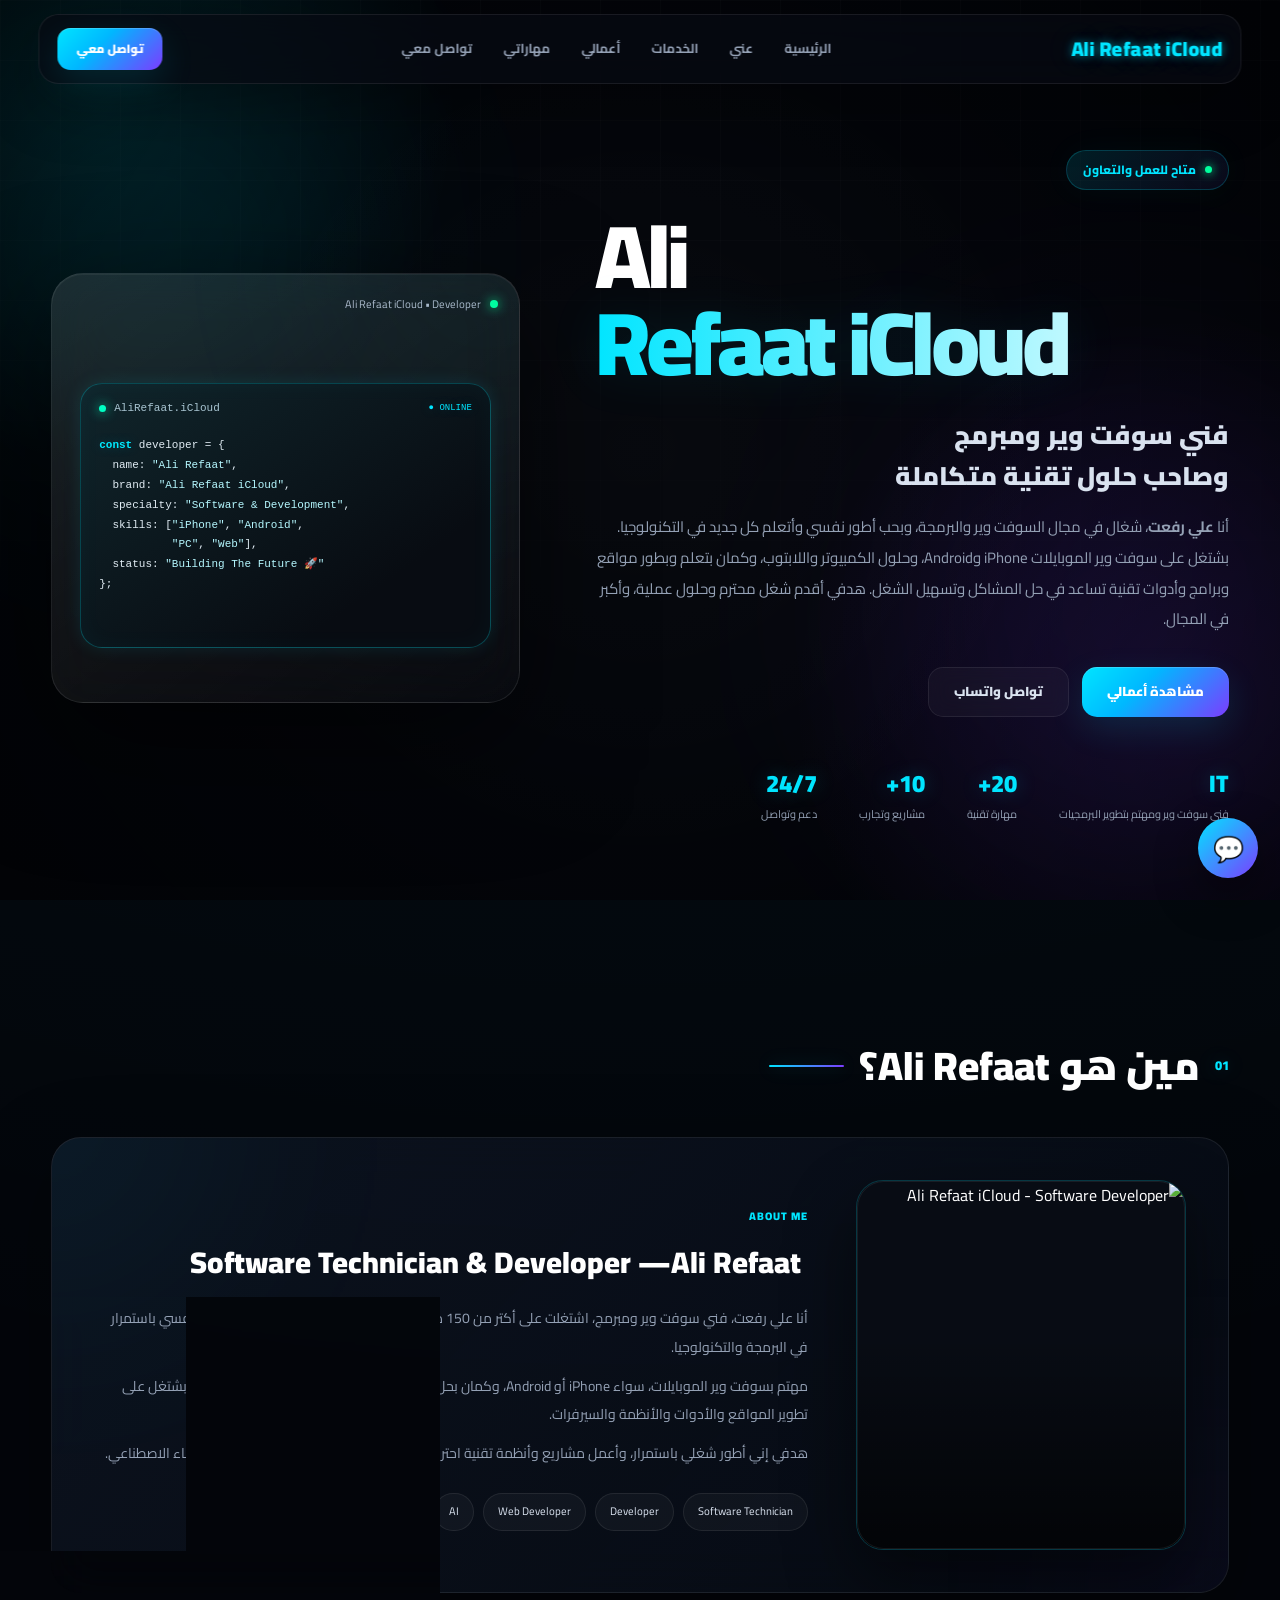
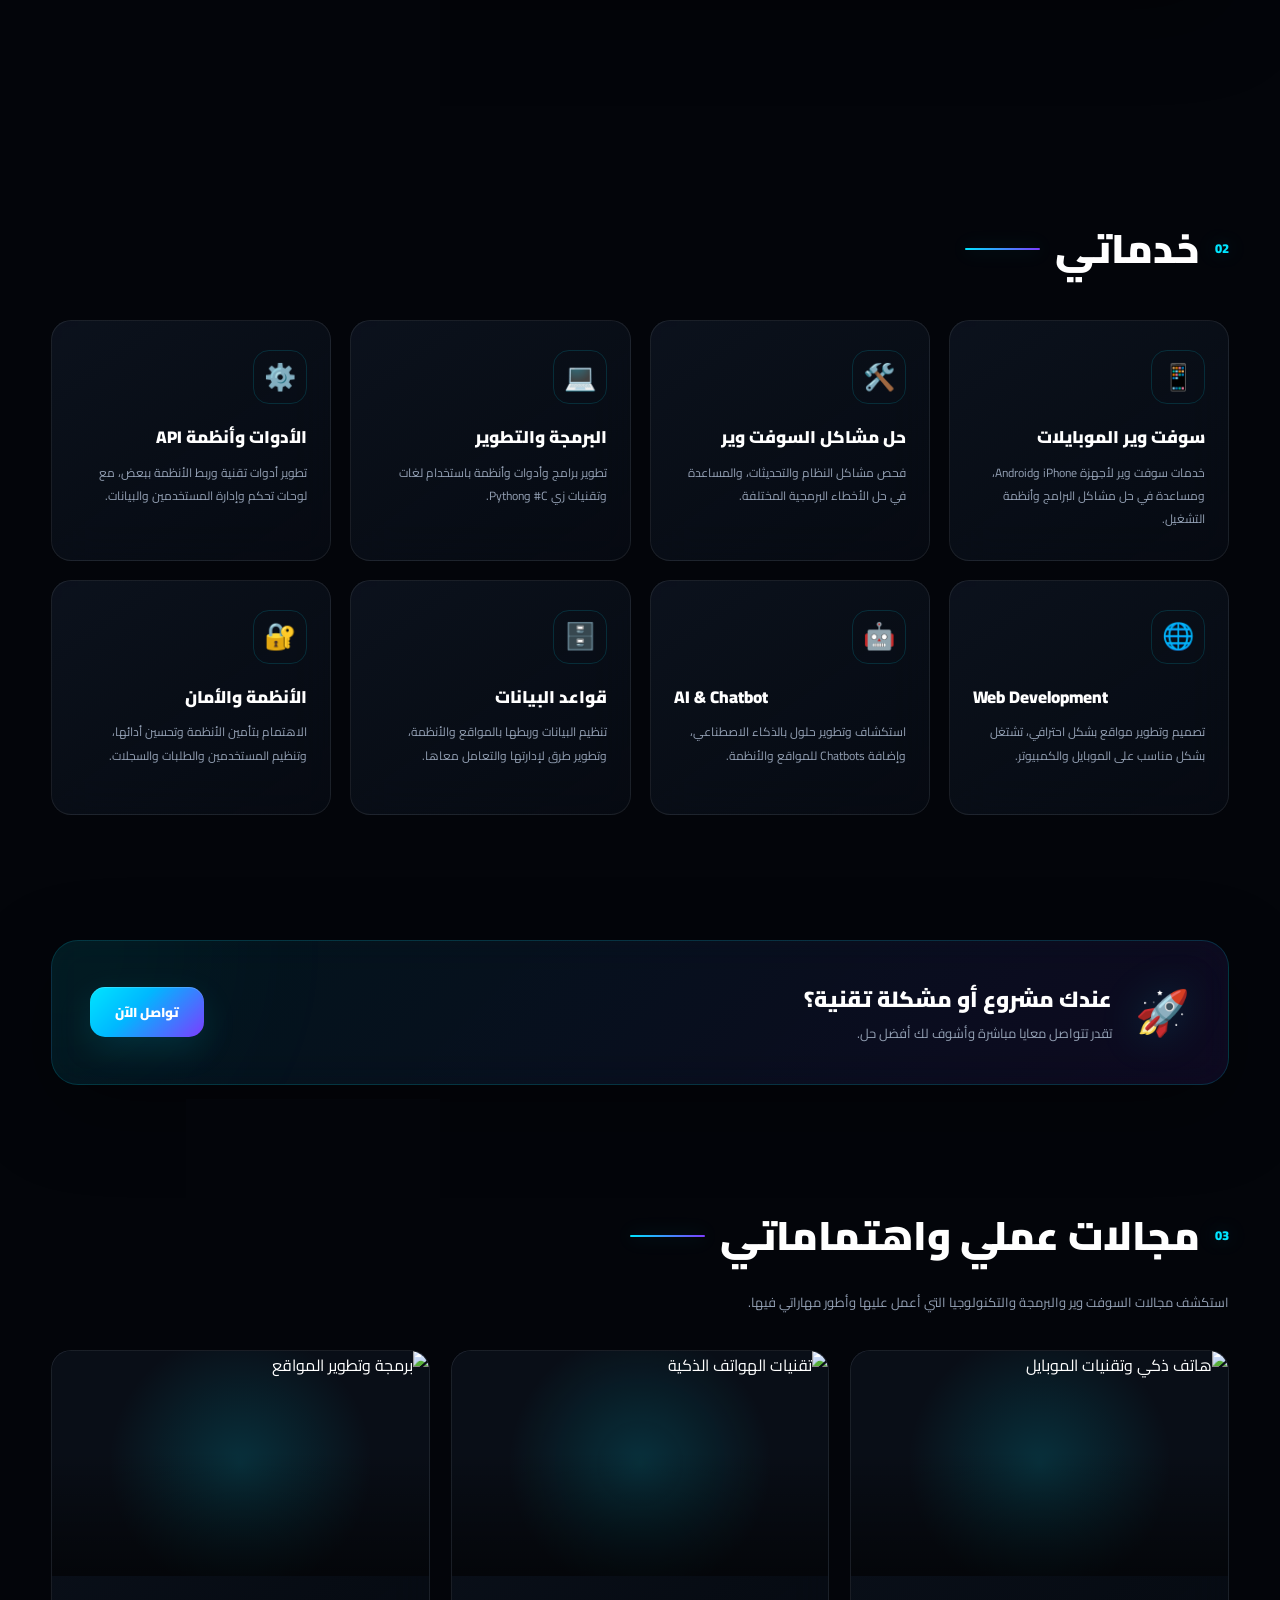
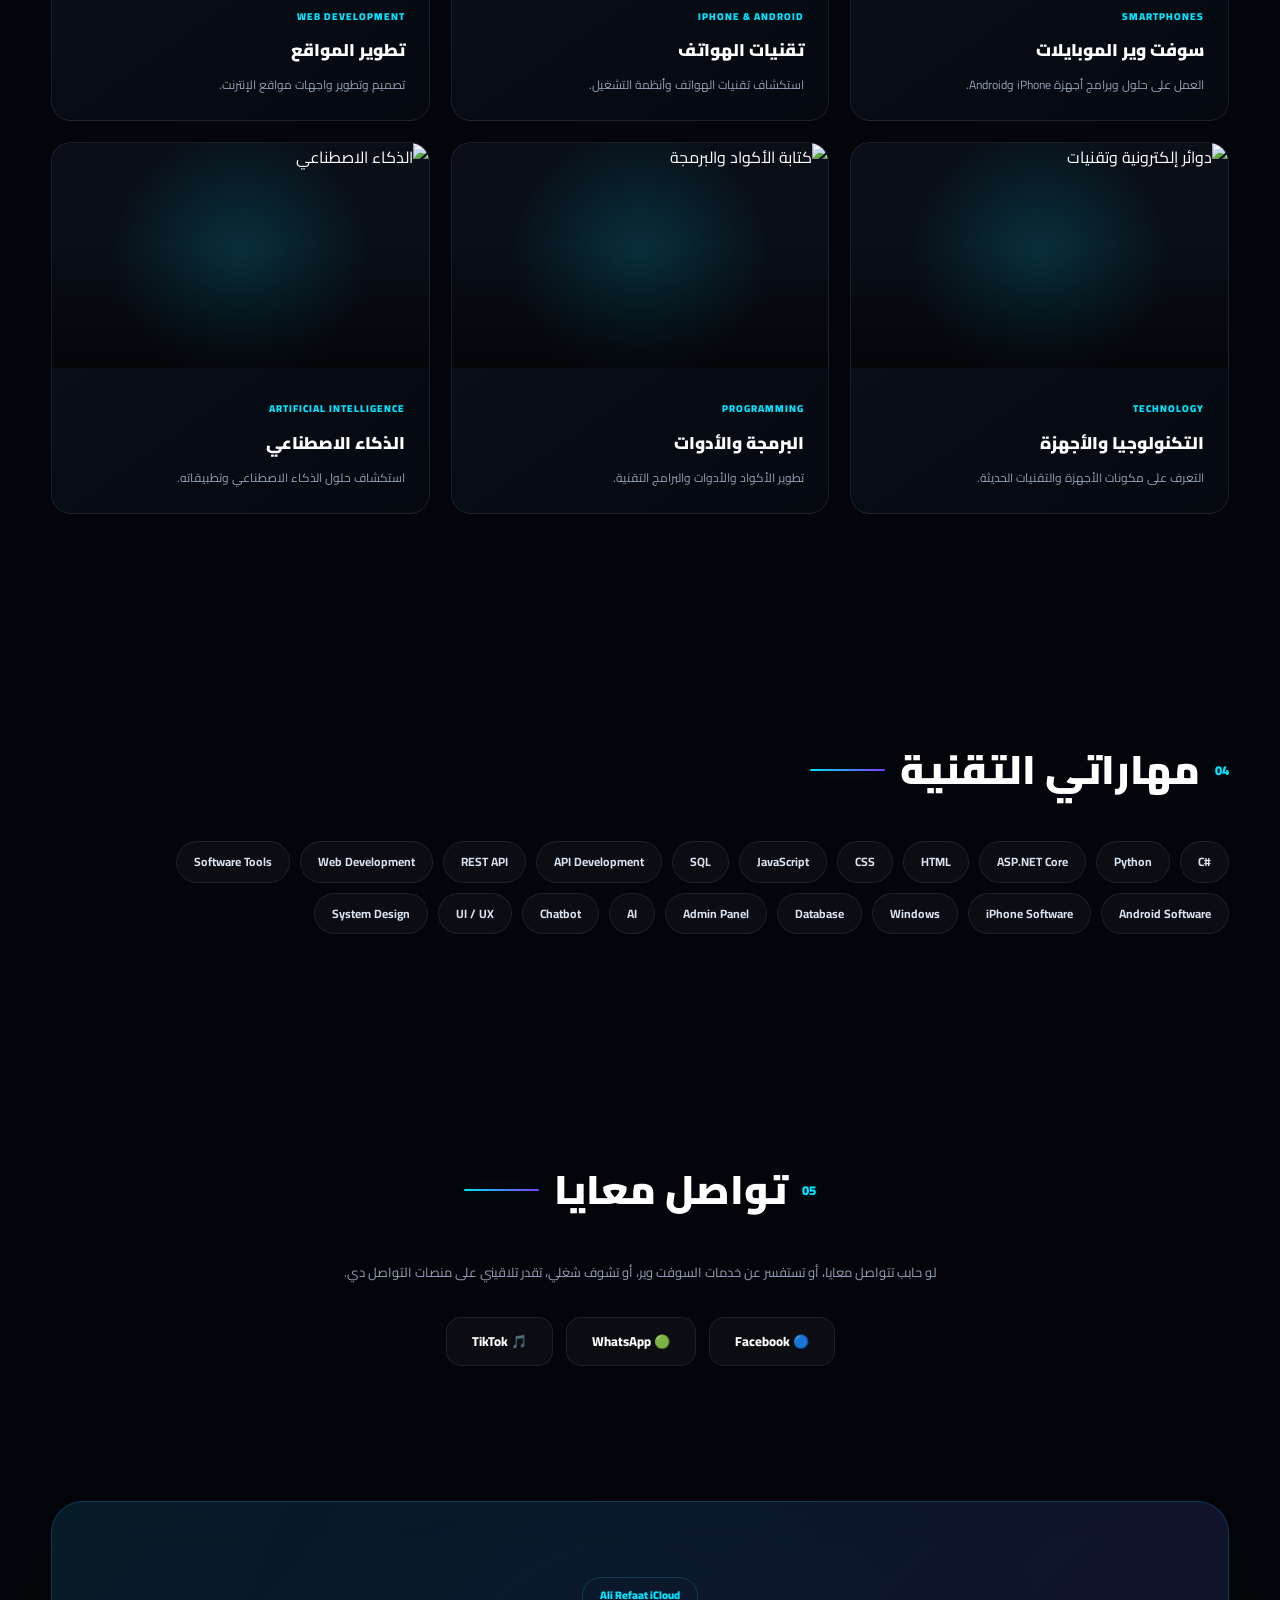
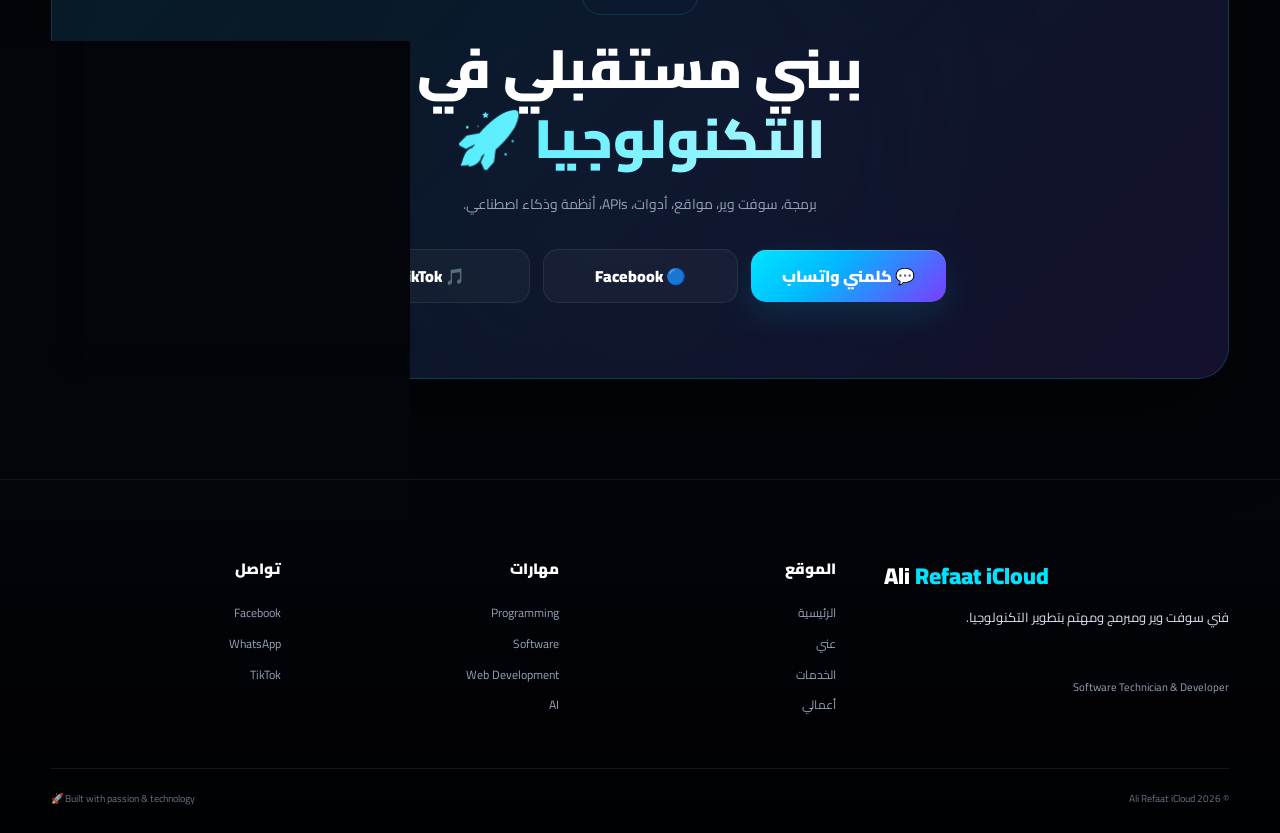
==== commit 06029735: "Update index.html" ====
--- a/index.html
+++ b/index.html
@@ -787,20 +787,19 @@
             </div>
 
 
-            <p>
-
-                لو عايز تتواصل معايا أو تشوف شغلي
-                أو عندك جهاز تواصل معايا، تقدر تلاقيني على
-                منصات التواصل التالية.
-
-            </p>
+            
+<p>
+    لو حابب تتواصل معايا، أو تستفسر عن خدمات السوفت وير،
+    أو تشوف شغلي، تقدر تلاقيني على منصات التواصل دي.
+</p>
+
 
 
             <div class="contact-buttons">
 
 
                 <a class="contact-btn"
-                   href="https://www.facebook.com/share/196kv2DtxH/"
+                   href="https://www.facebook.com/profile.php?id=61593585646514"
                    target="_blank"
                    rel="noopener noreferrer">
 
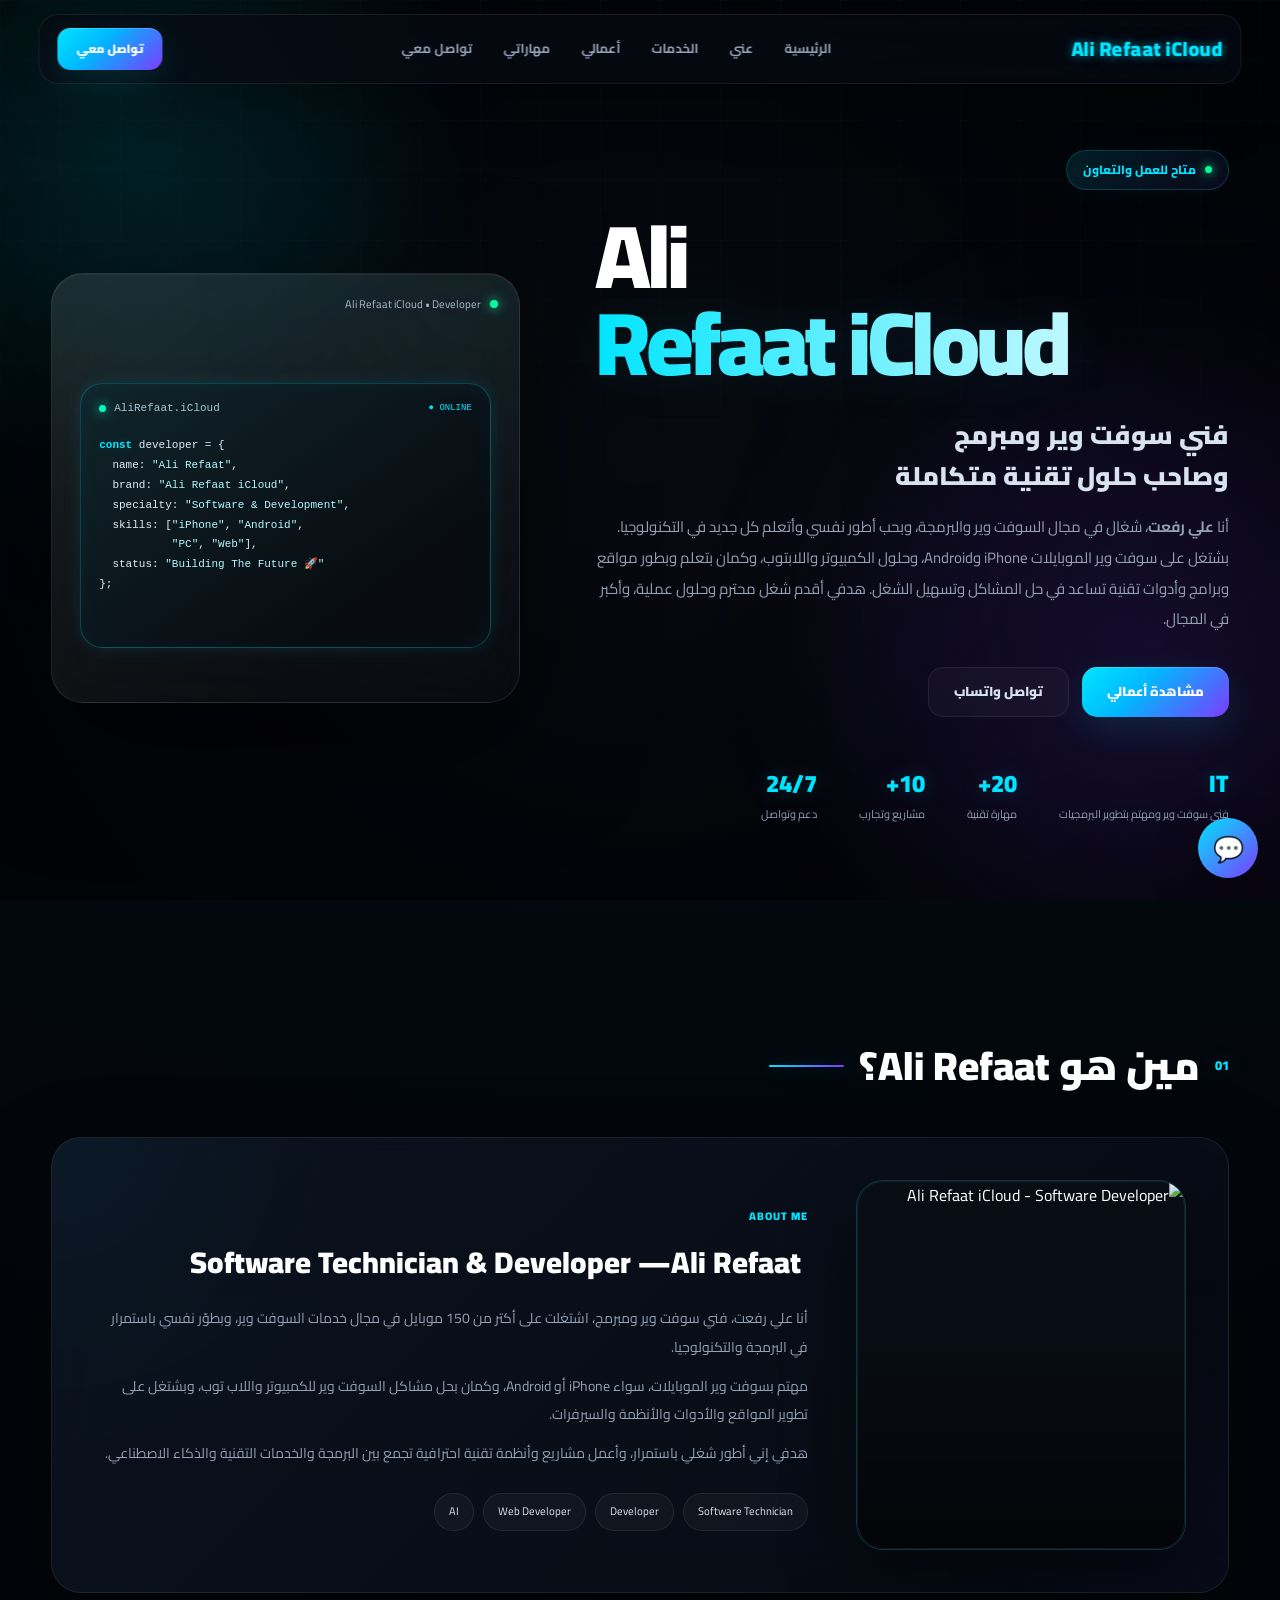
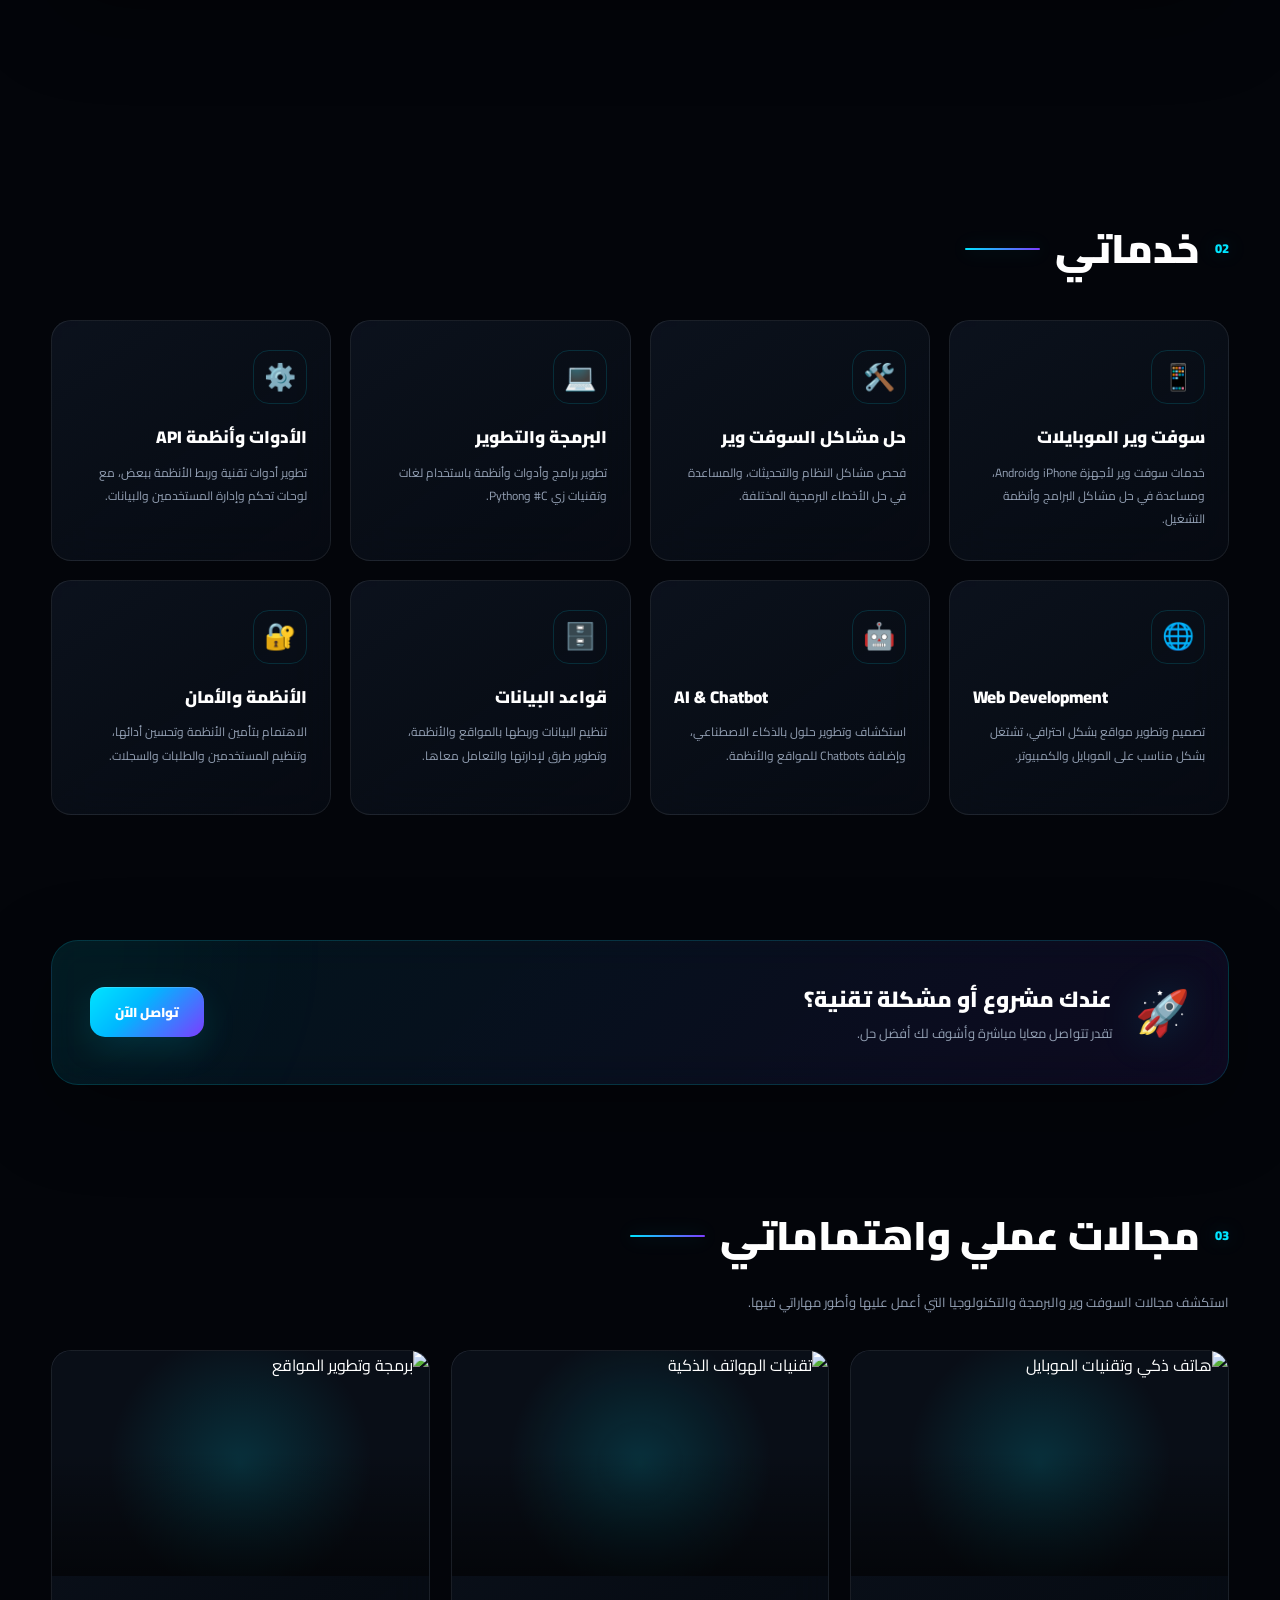
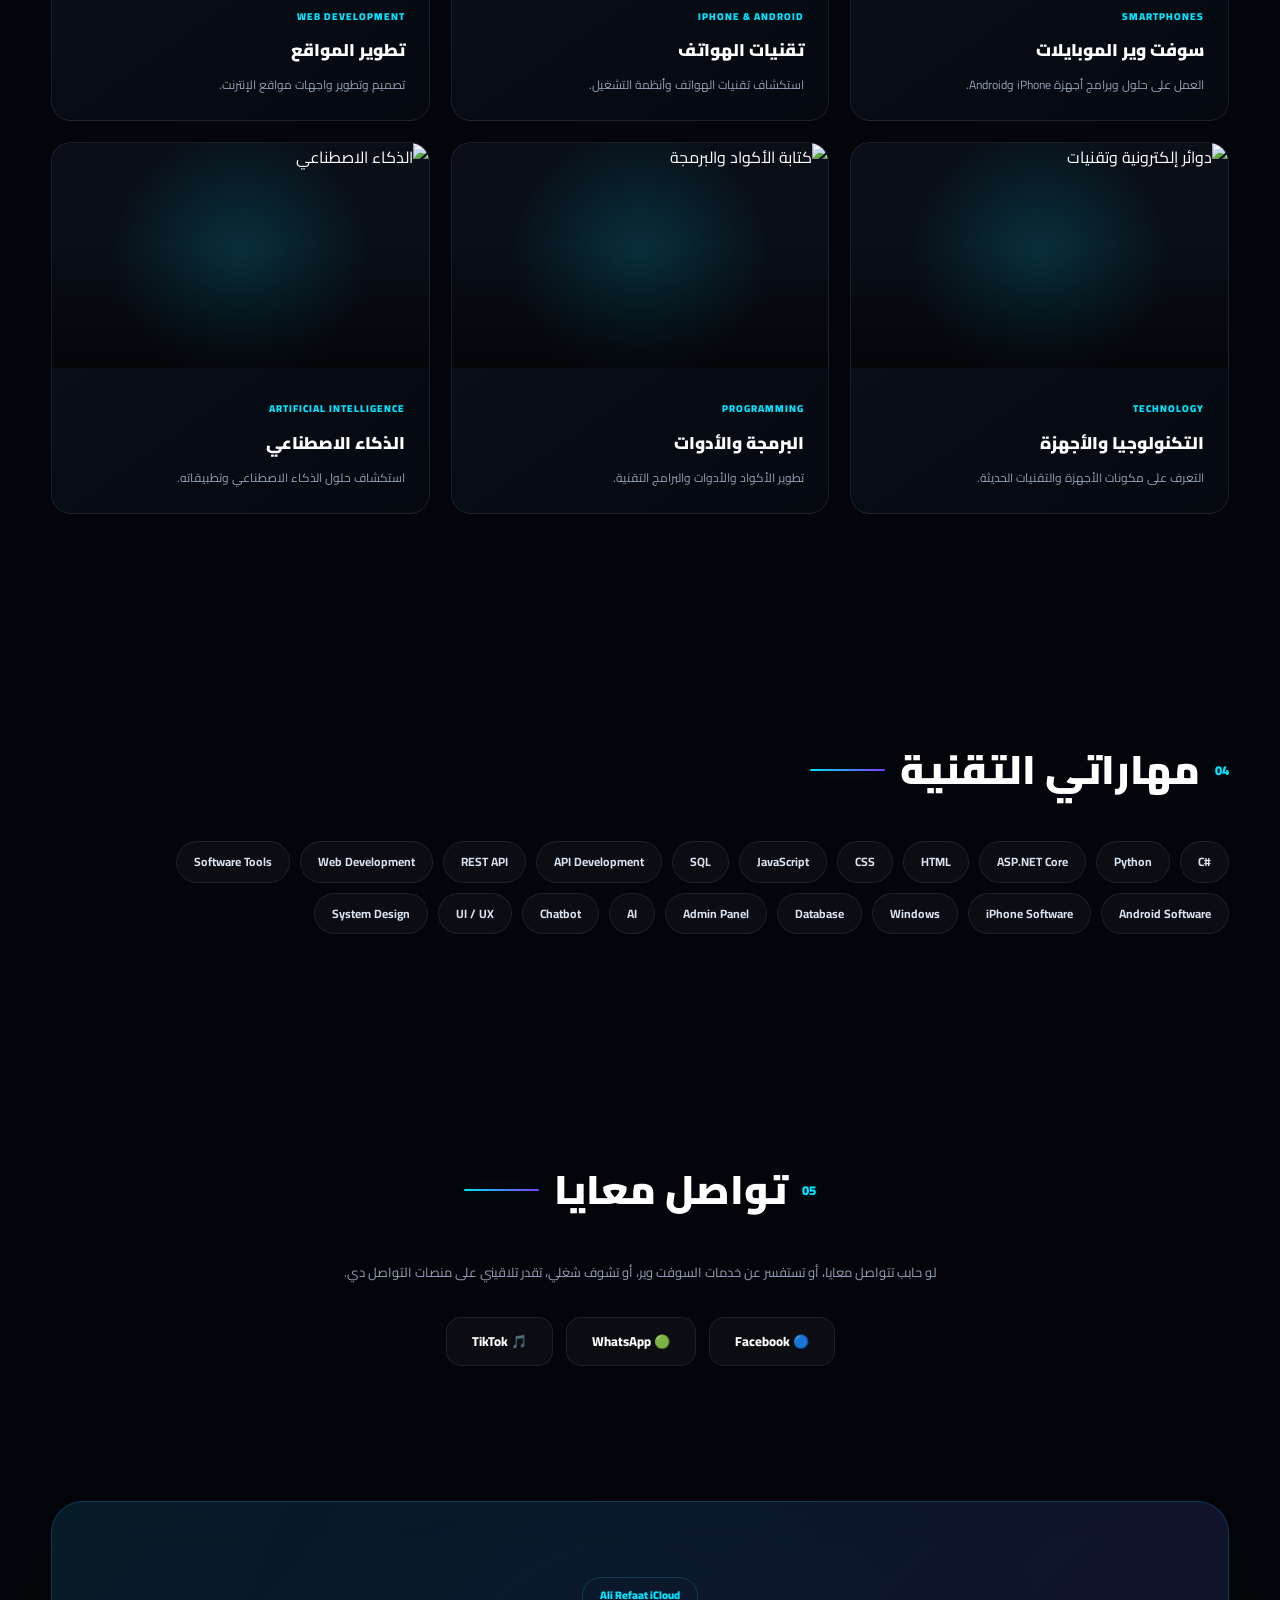
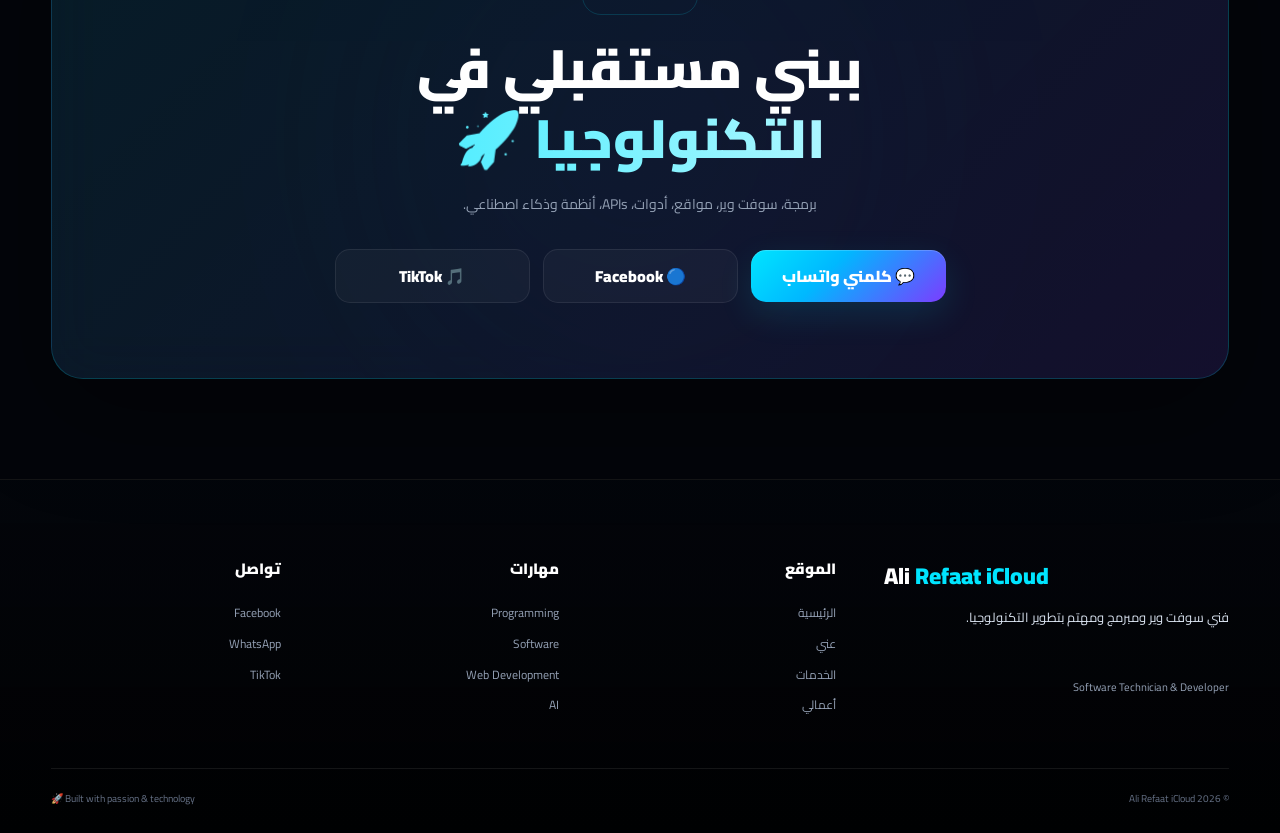
==== commit fa252c3d: "Update index.html" ====
--- a/index.html
+++ b/index.html
@@ -98,7 +98,7 @@
         "Chatbots"
       ],
       "sameAs": [
-        "https://www.facebook.com/share/196kv2DtxH/",
+        https://www.facebook.com/profile.php?id=61593585646514
         "https://www.tiktok.com/@ali_refaat12"
       ]
     }
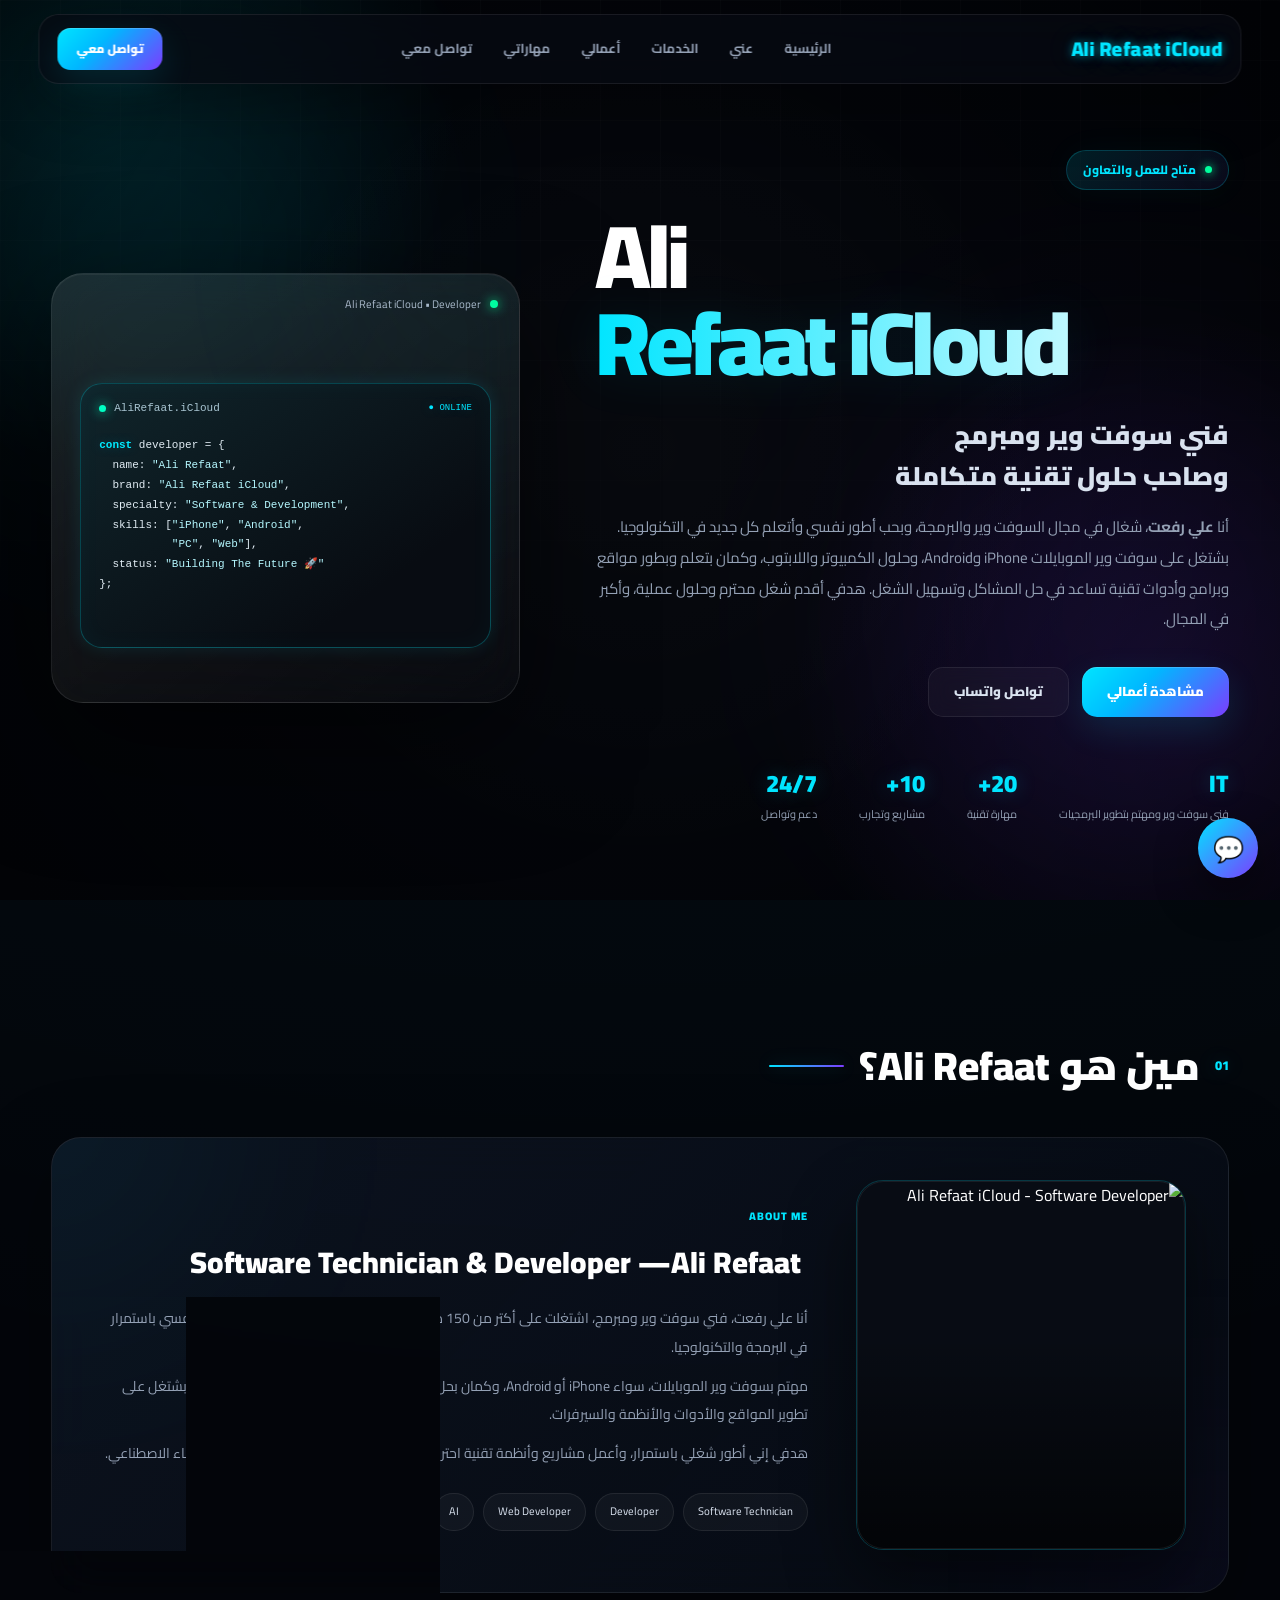
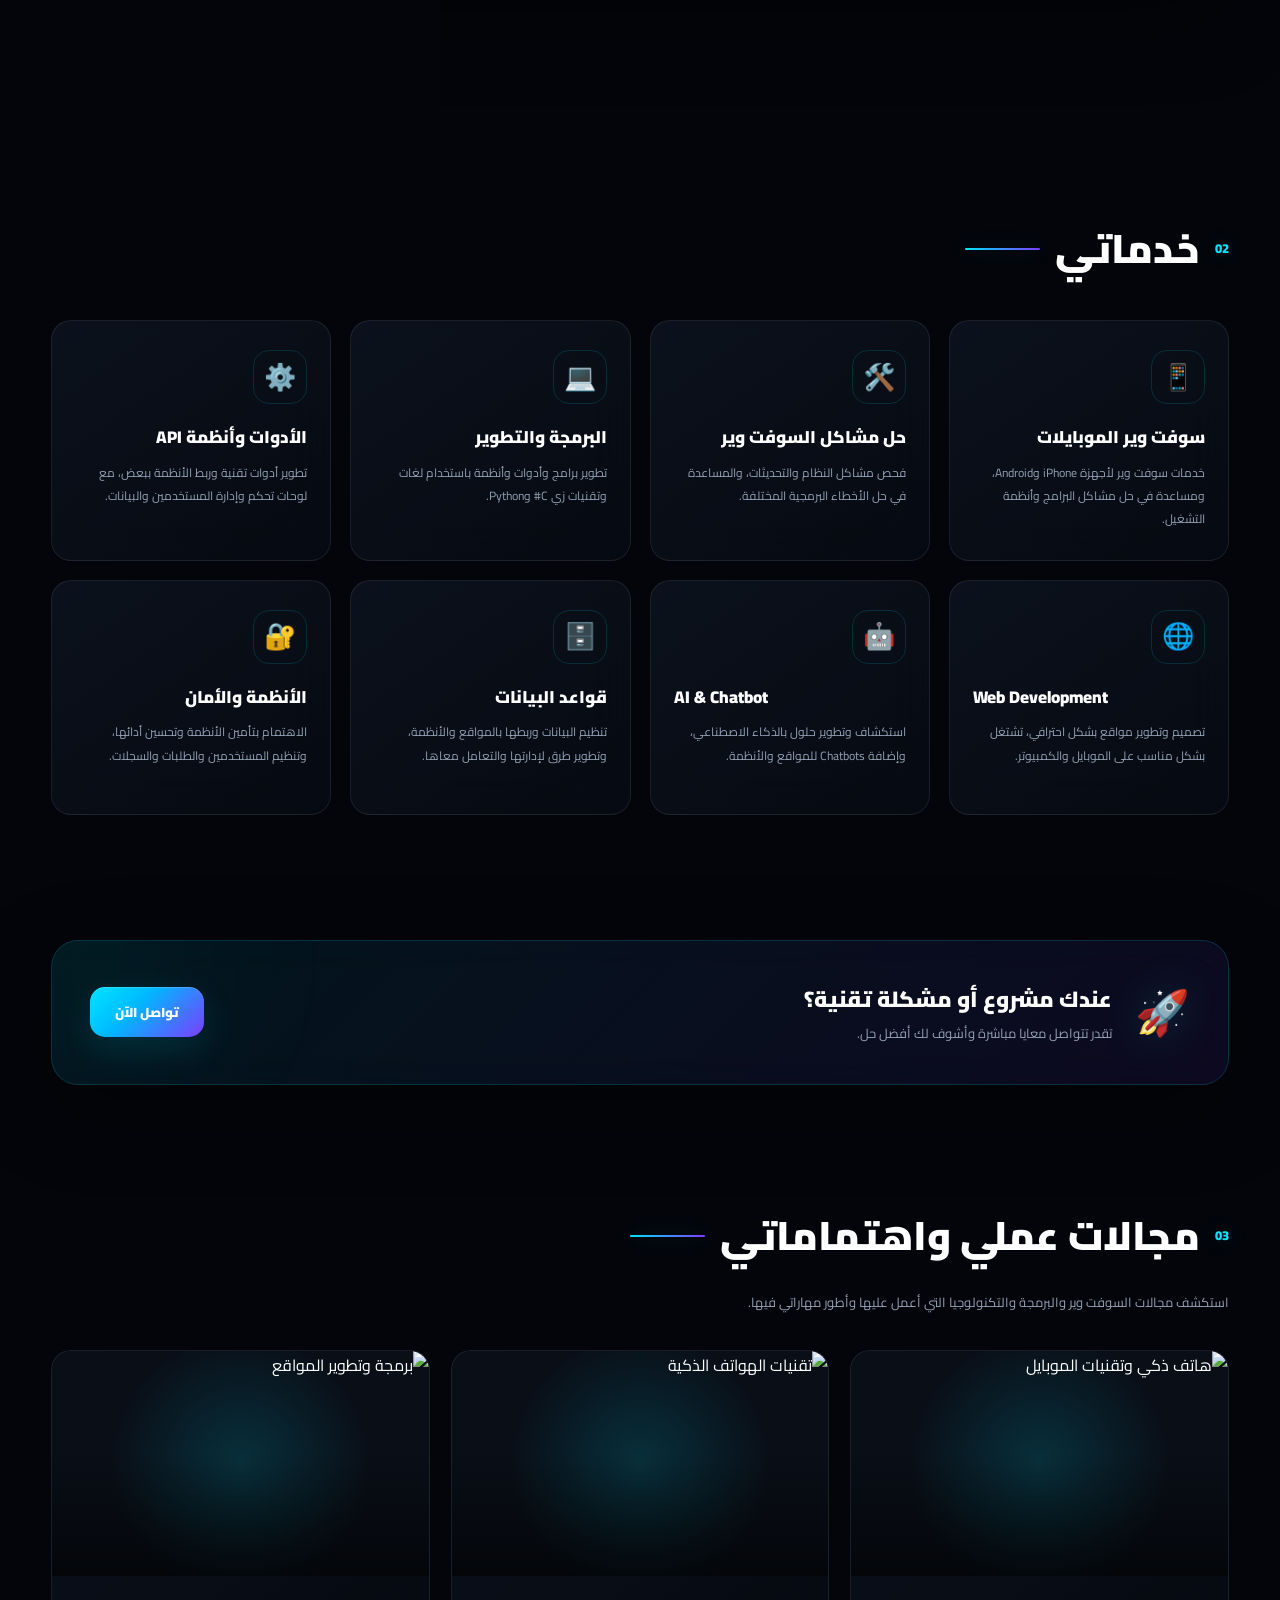
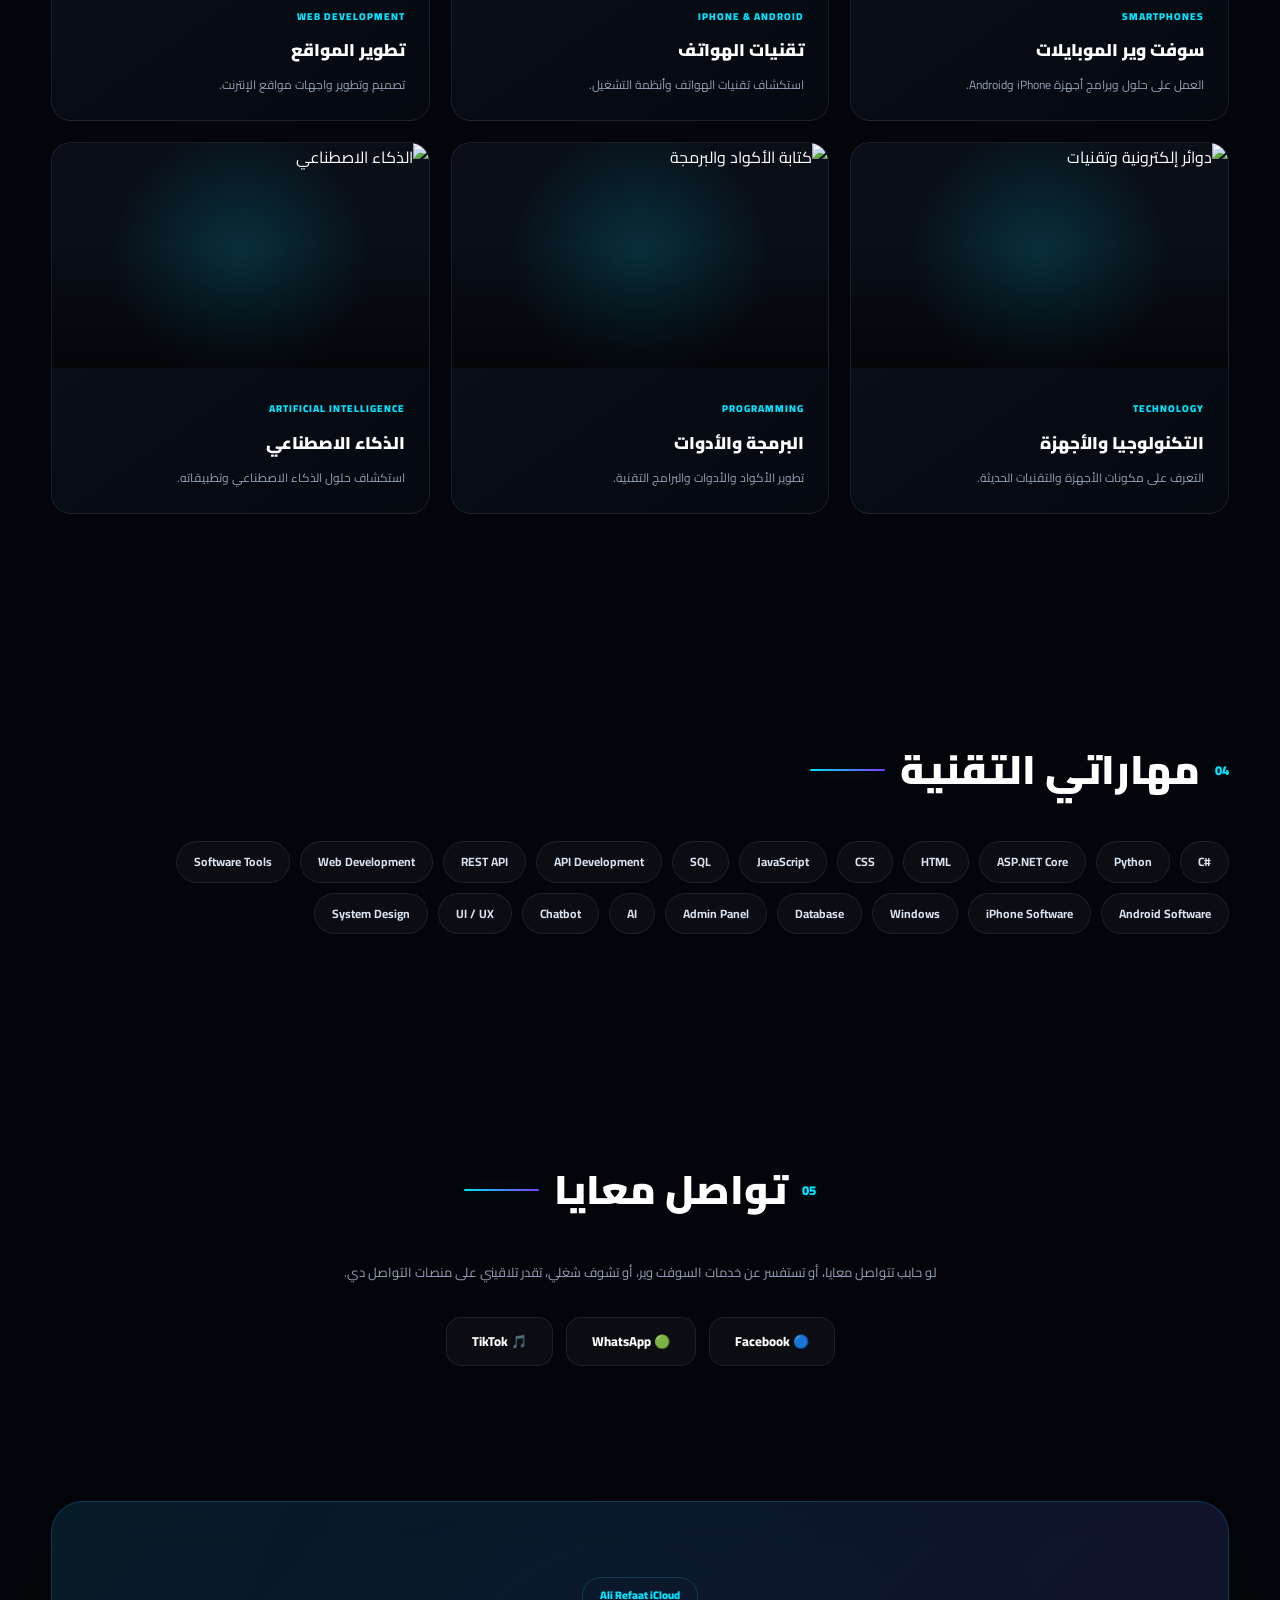
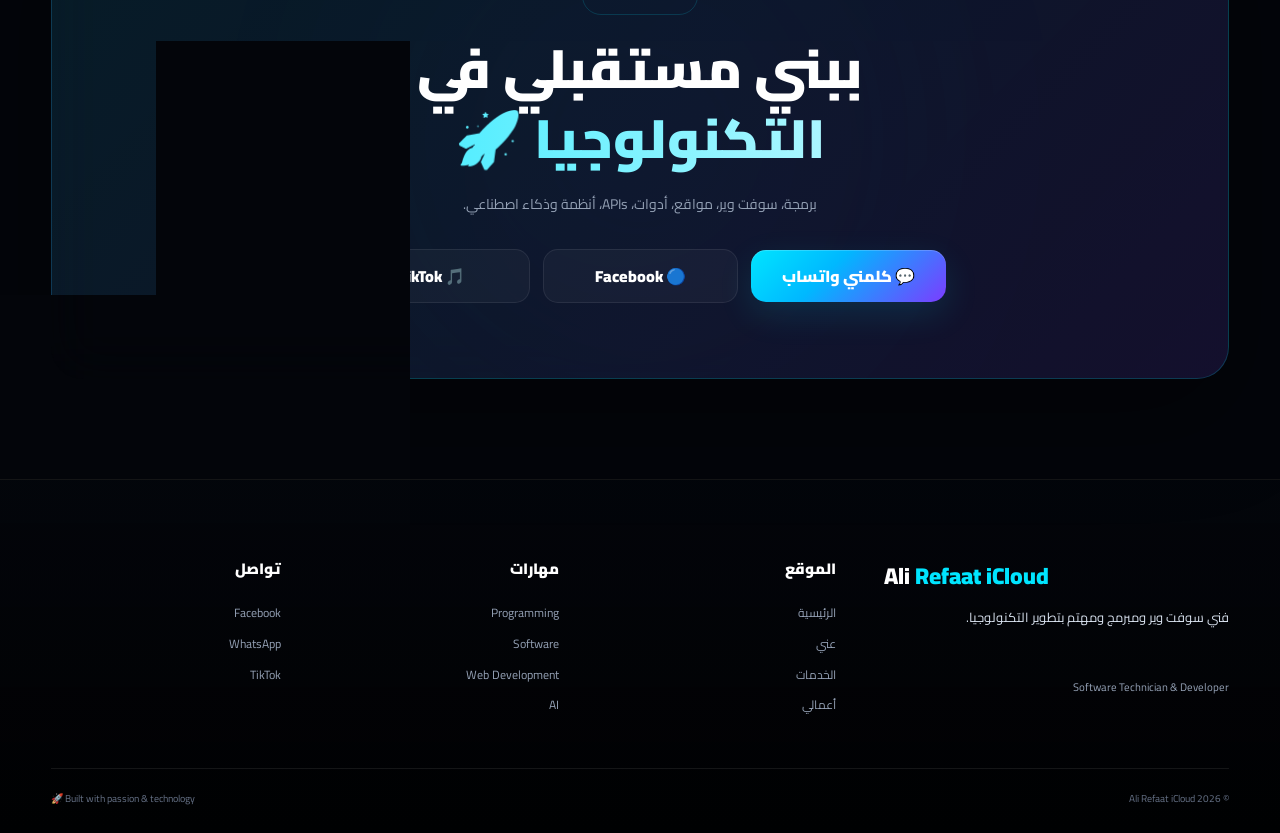
==== commit 9b555d83: "Update index.html" ====
--- a/index.html
+++ b/index.html
@@ -886,7 +886,7 @@
                     </a>
 
 
-                    <a href="https://www.facebook.com/share/196kv2DtxH/"
+                   <a href="https://www.facebook.com/profile.php?id=61593585646514"
                        class="final-btn secondary"
                        target="_blank"
                        rel="noopener noreferrer">
@@ -1027,7 +1027,7 @@
                 </h3>
 
 
-                <a href="https://www.facebook.com/share/196kv2DtxH/"
+               <a href="https://www.facebook.com/profile.php?id=61593585646514"
                    target="_blank"
                    rel="noopener noreferrer">
 
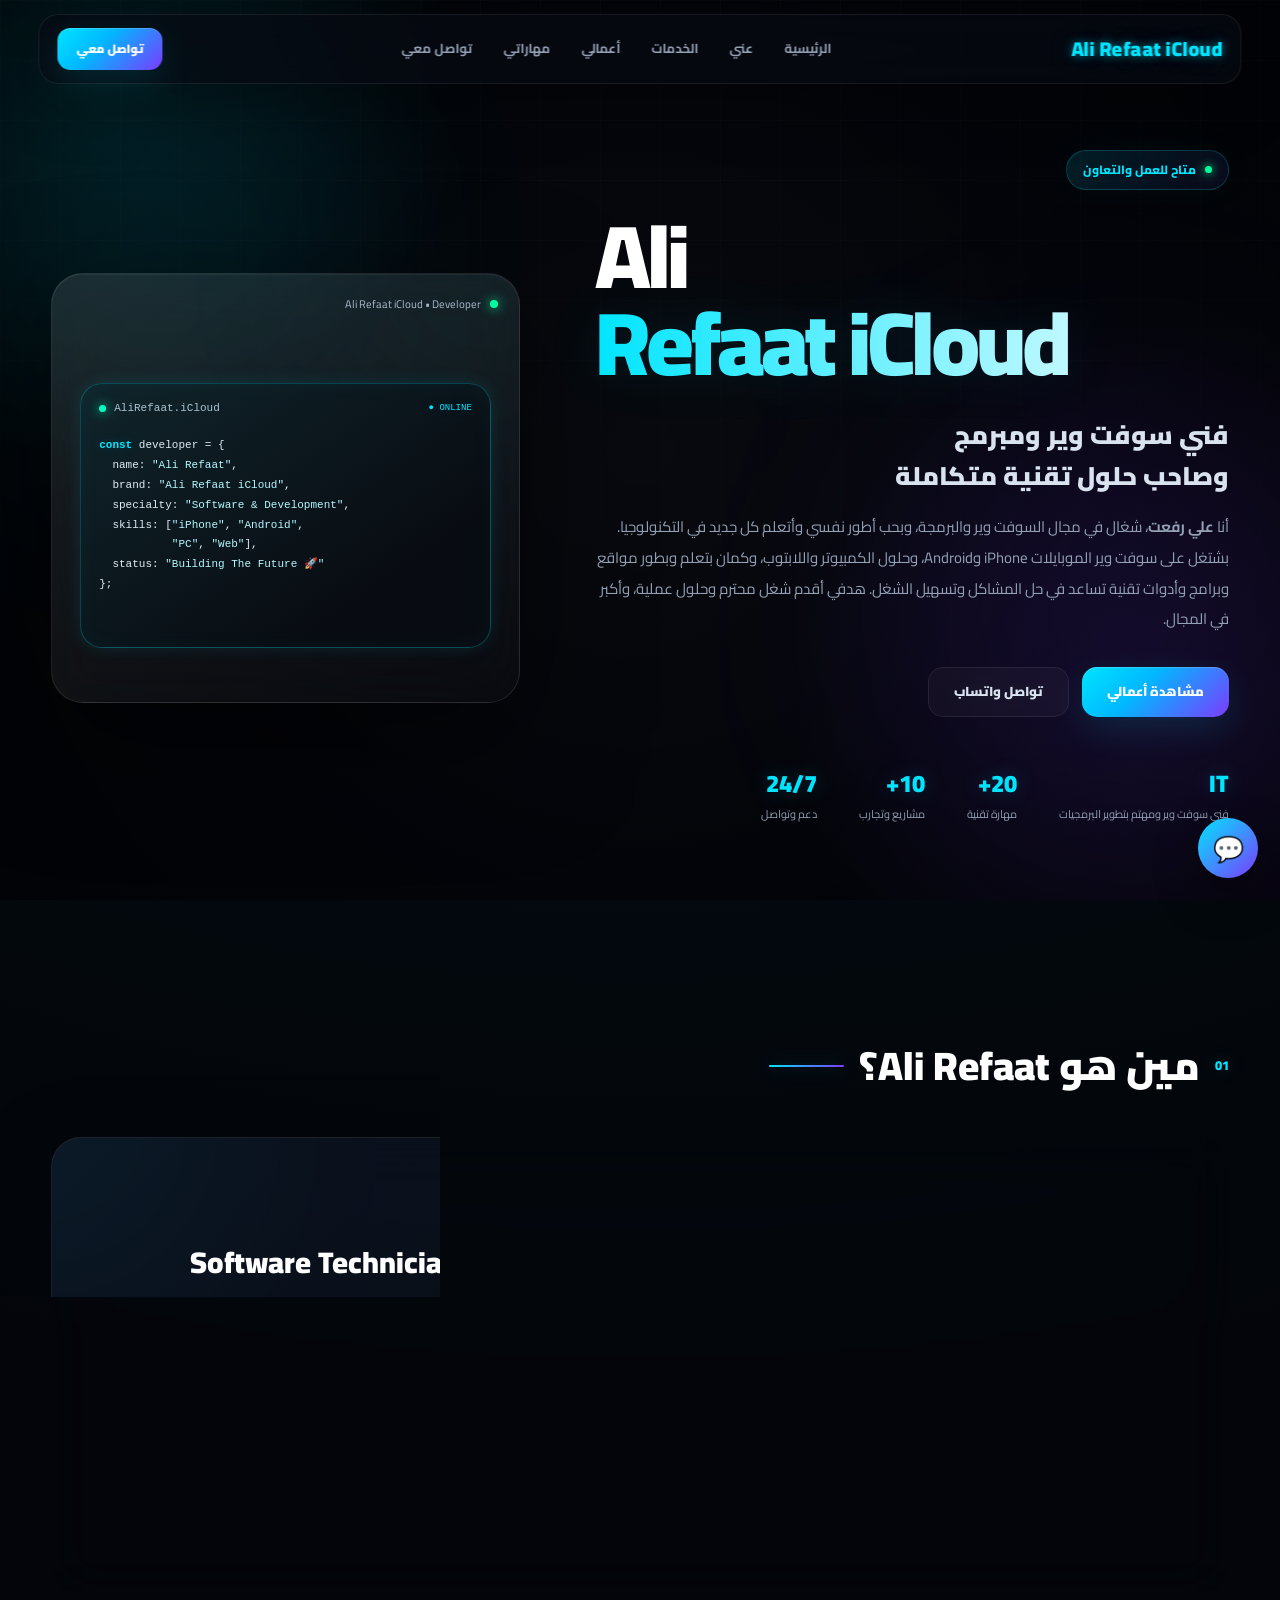
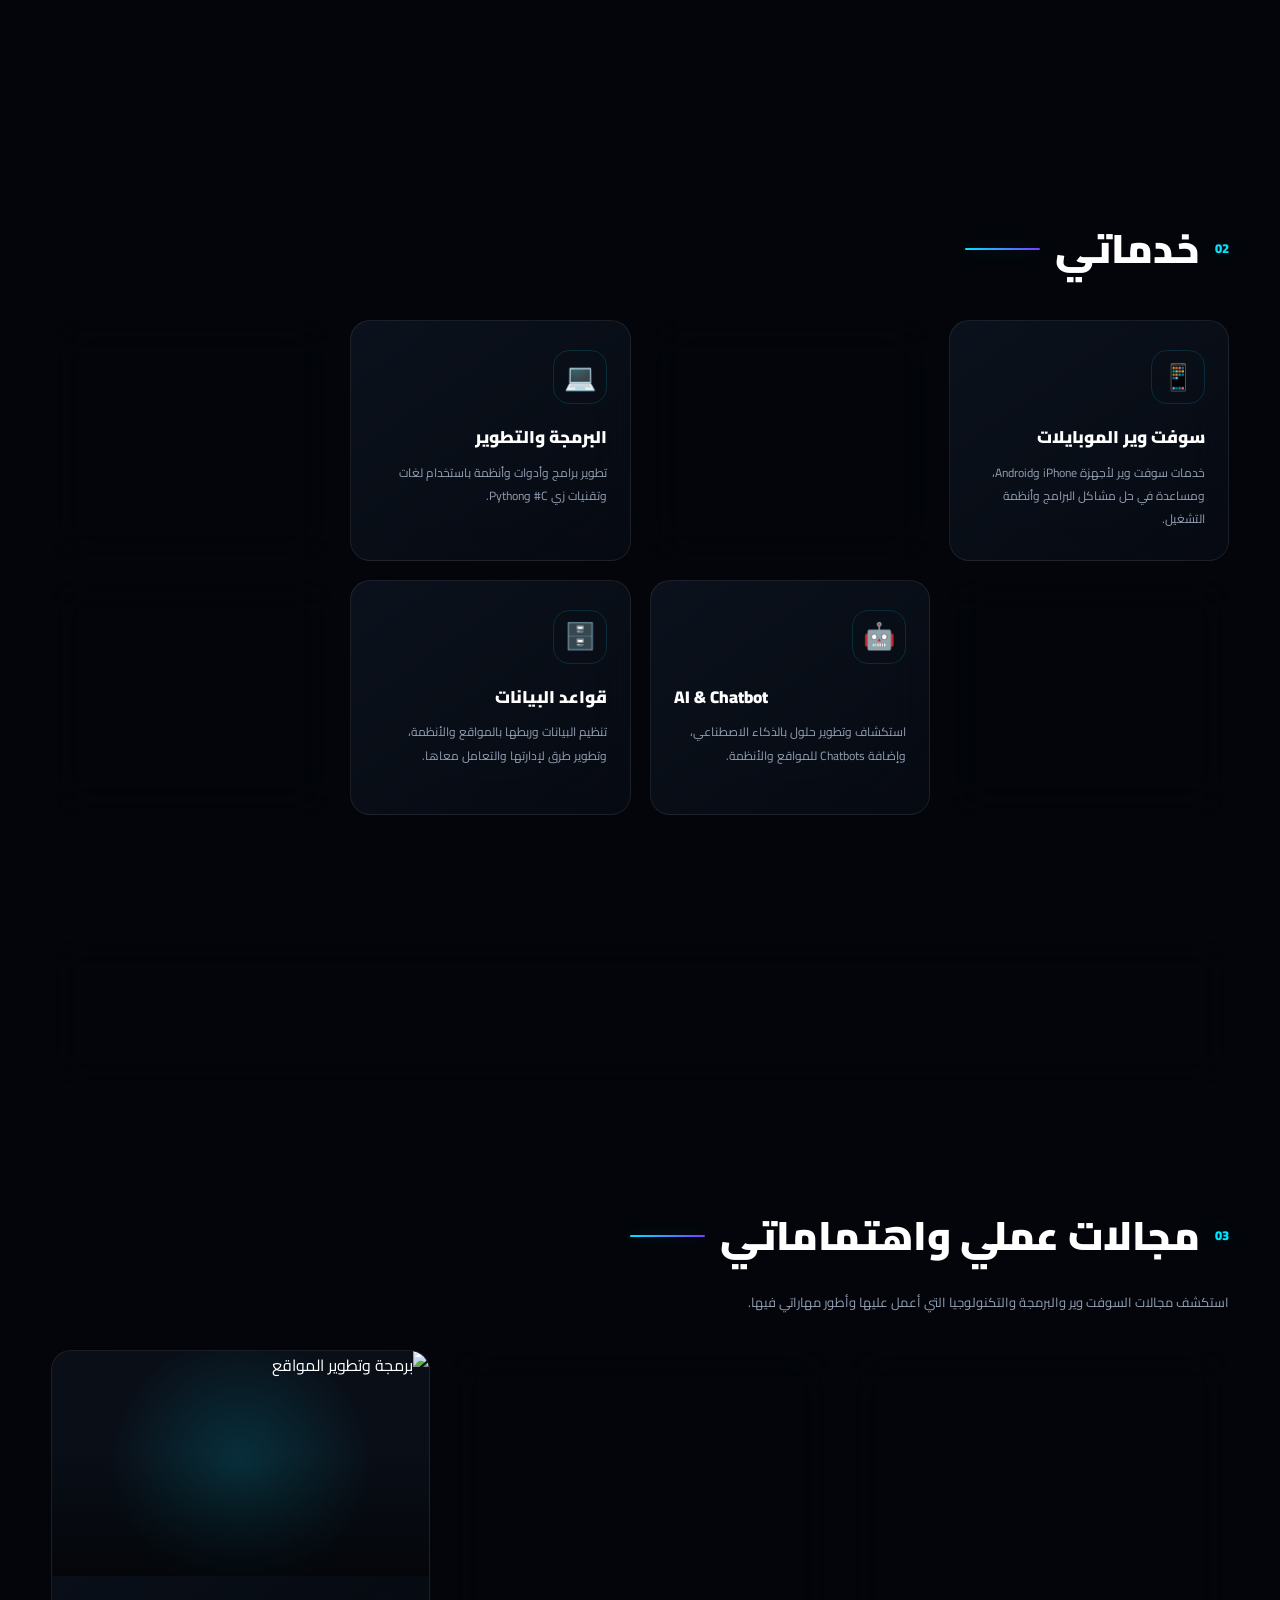
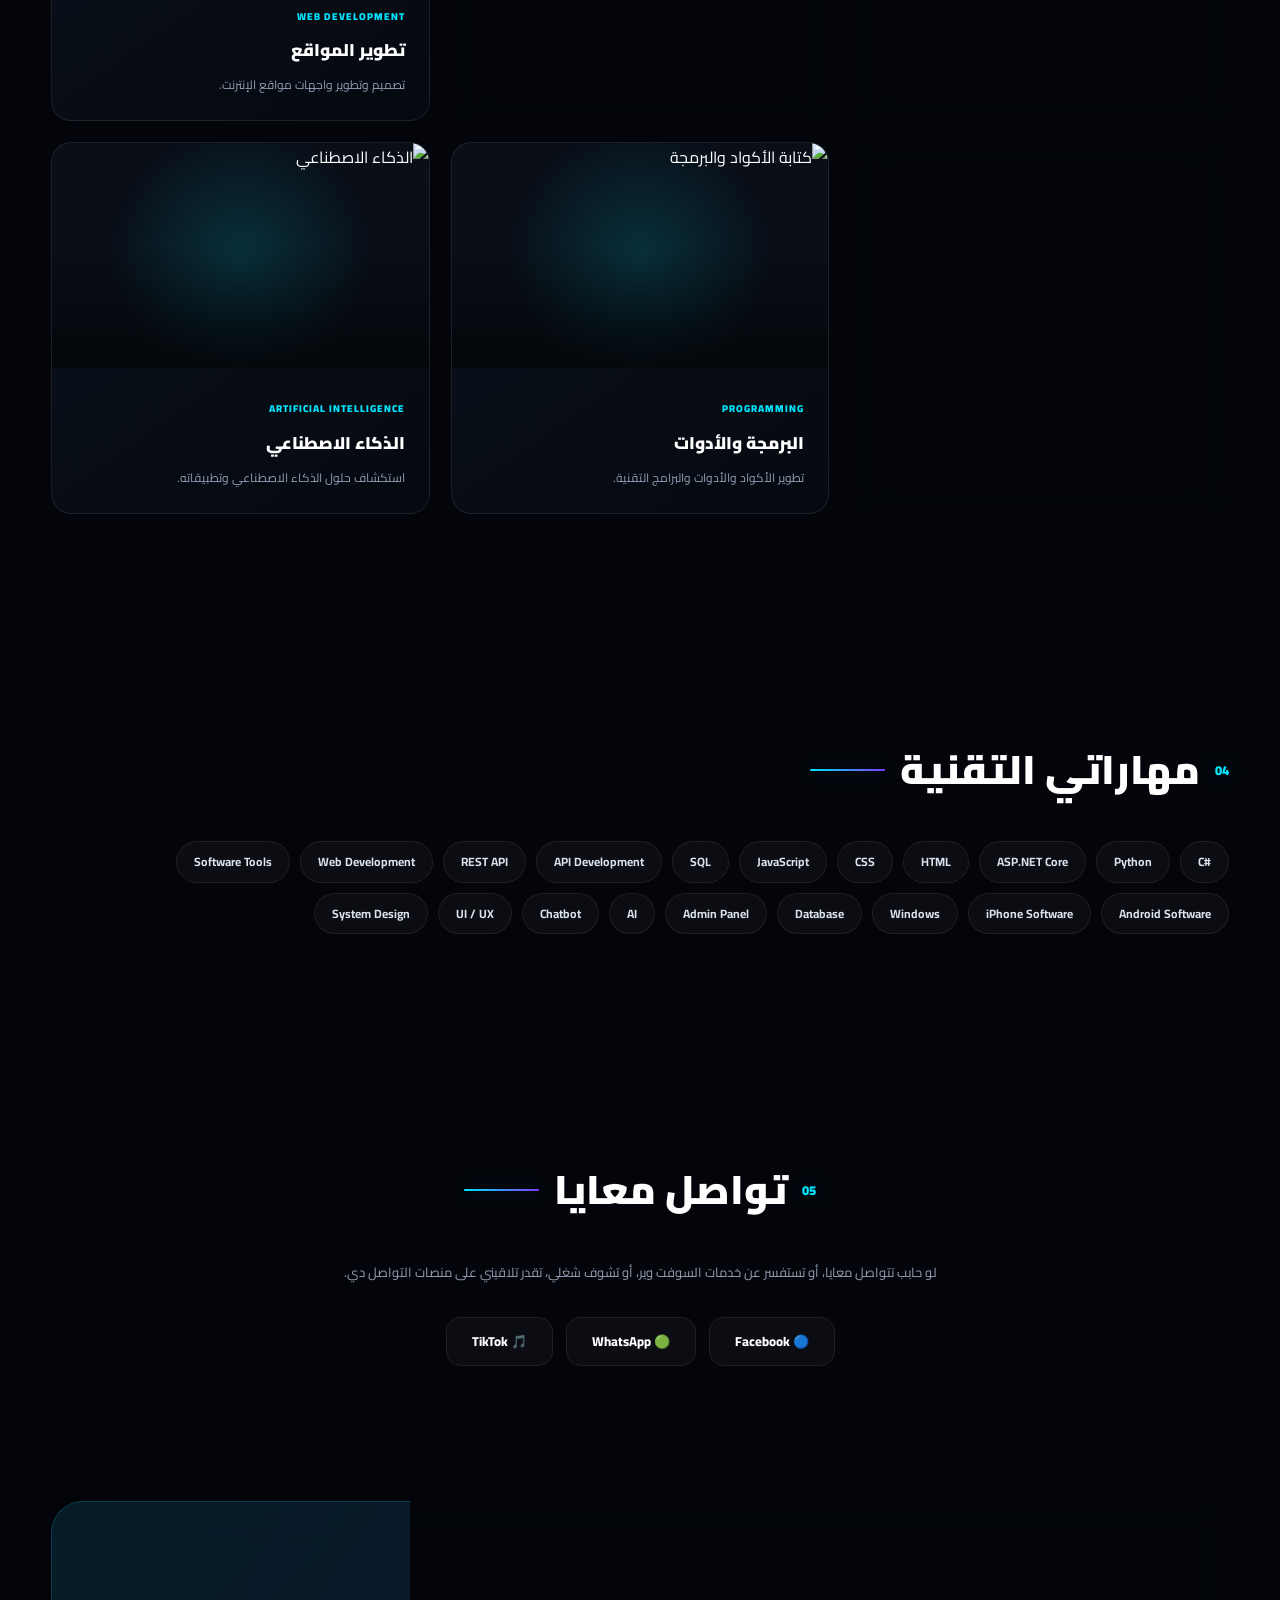
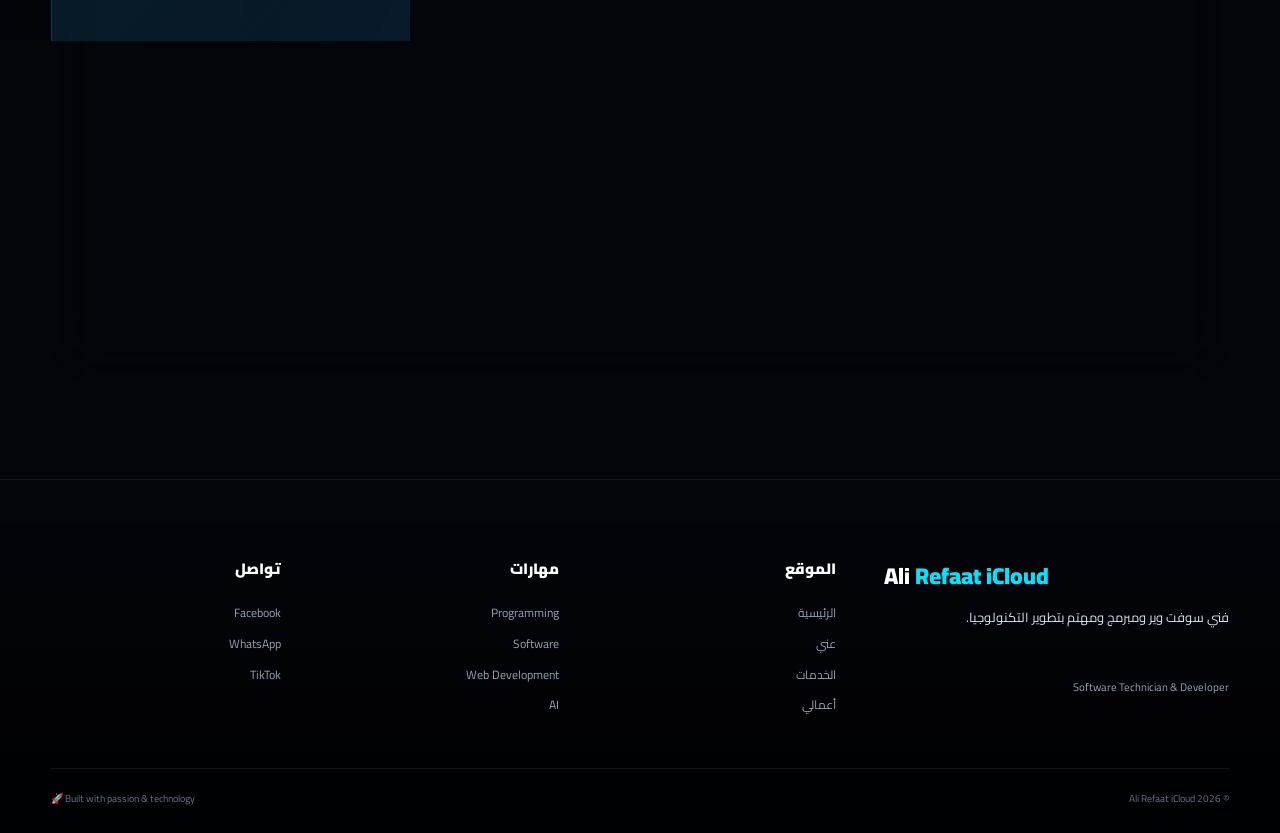
==== commit 10e008a9: "Update index.html" ====
--- a/index.html
+++ b/index.html
@@ -98,9 +98,9 @@
         "Chatbots"
       ],
       "sameAs": [
-        https://www.facebook.com/profile.php?id=61593585646514
-        "https://www.tiktok.com/@ali_refaat12"
-      ]
+  "https://www.facebook.com/profile.php?id=61593585646514",
+  "https://www.tiktok.com/@ali_refaat12"
+]
     }
     </script>
 
@@ -1051,6 +1051,9 @@
 
                     TikTok
 
+
+
+                    
                 </a>
 
             </div>
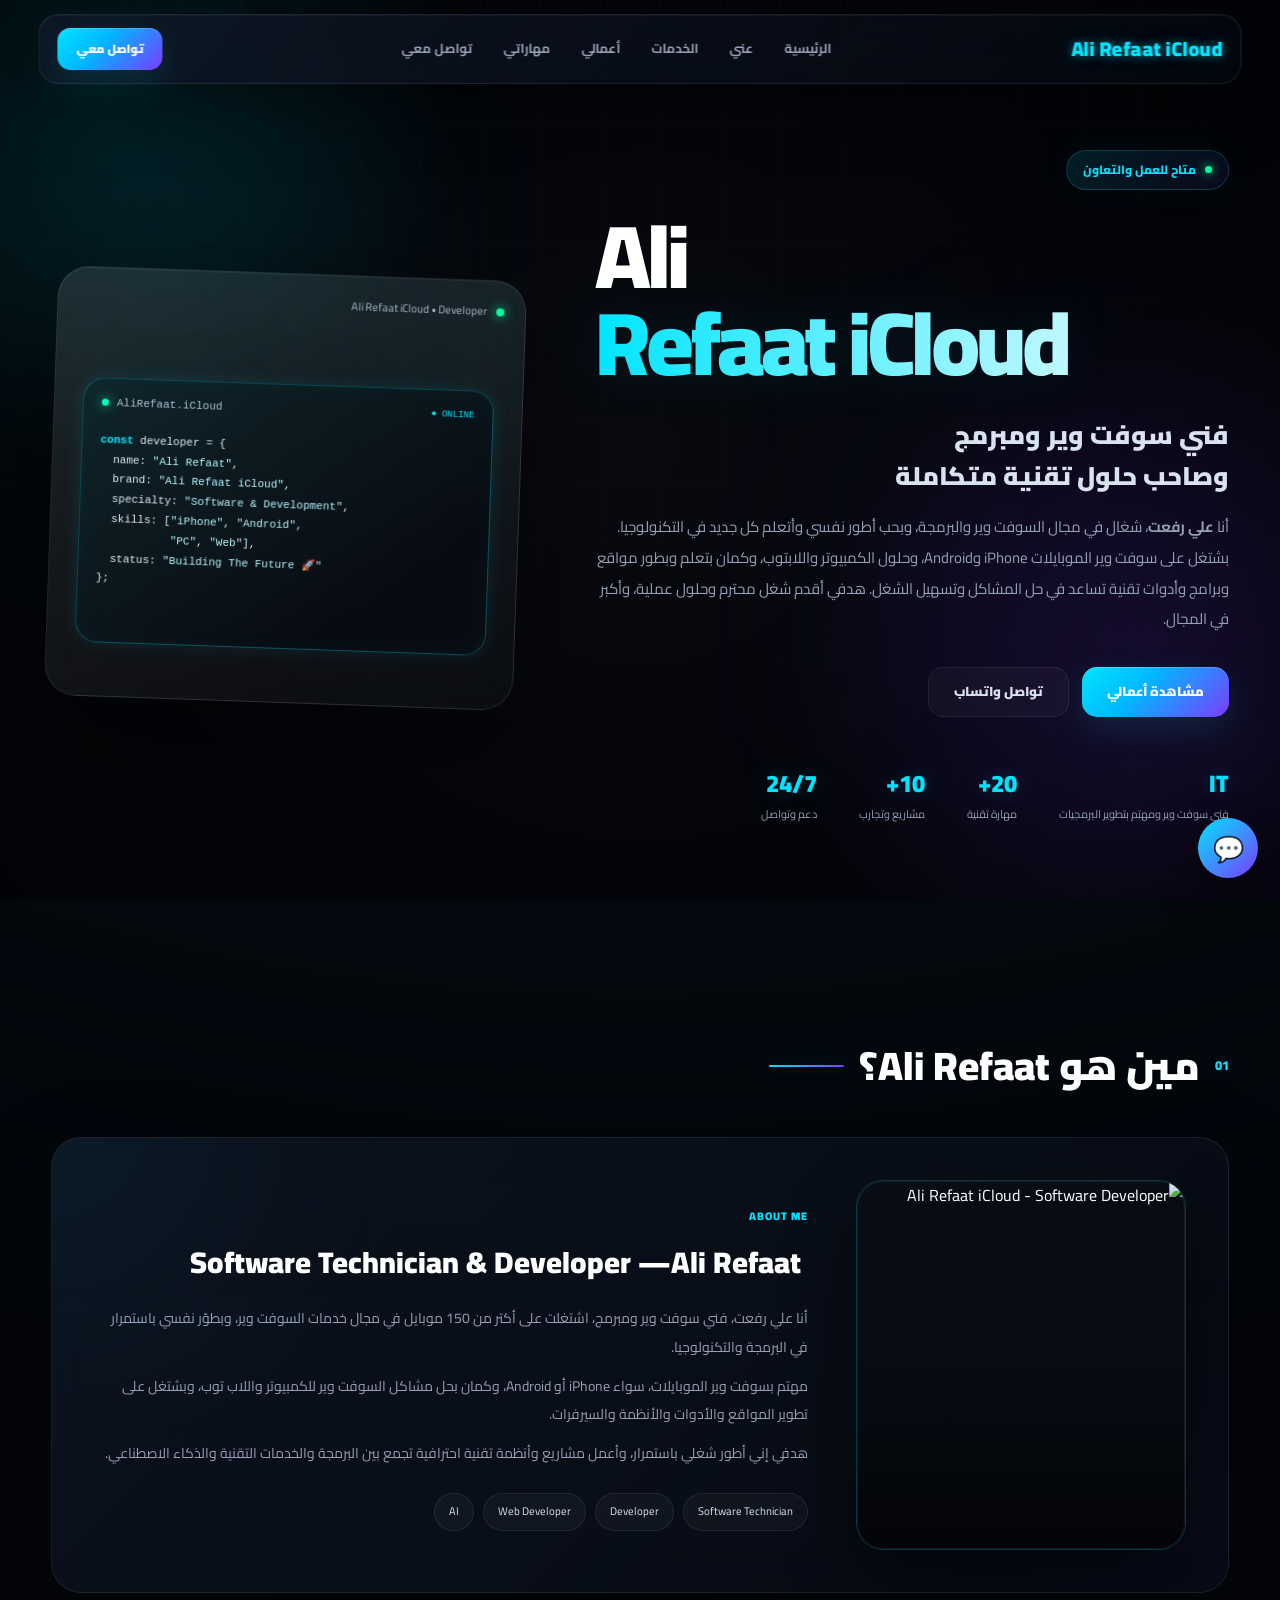
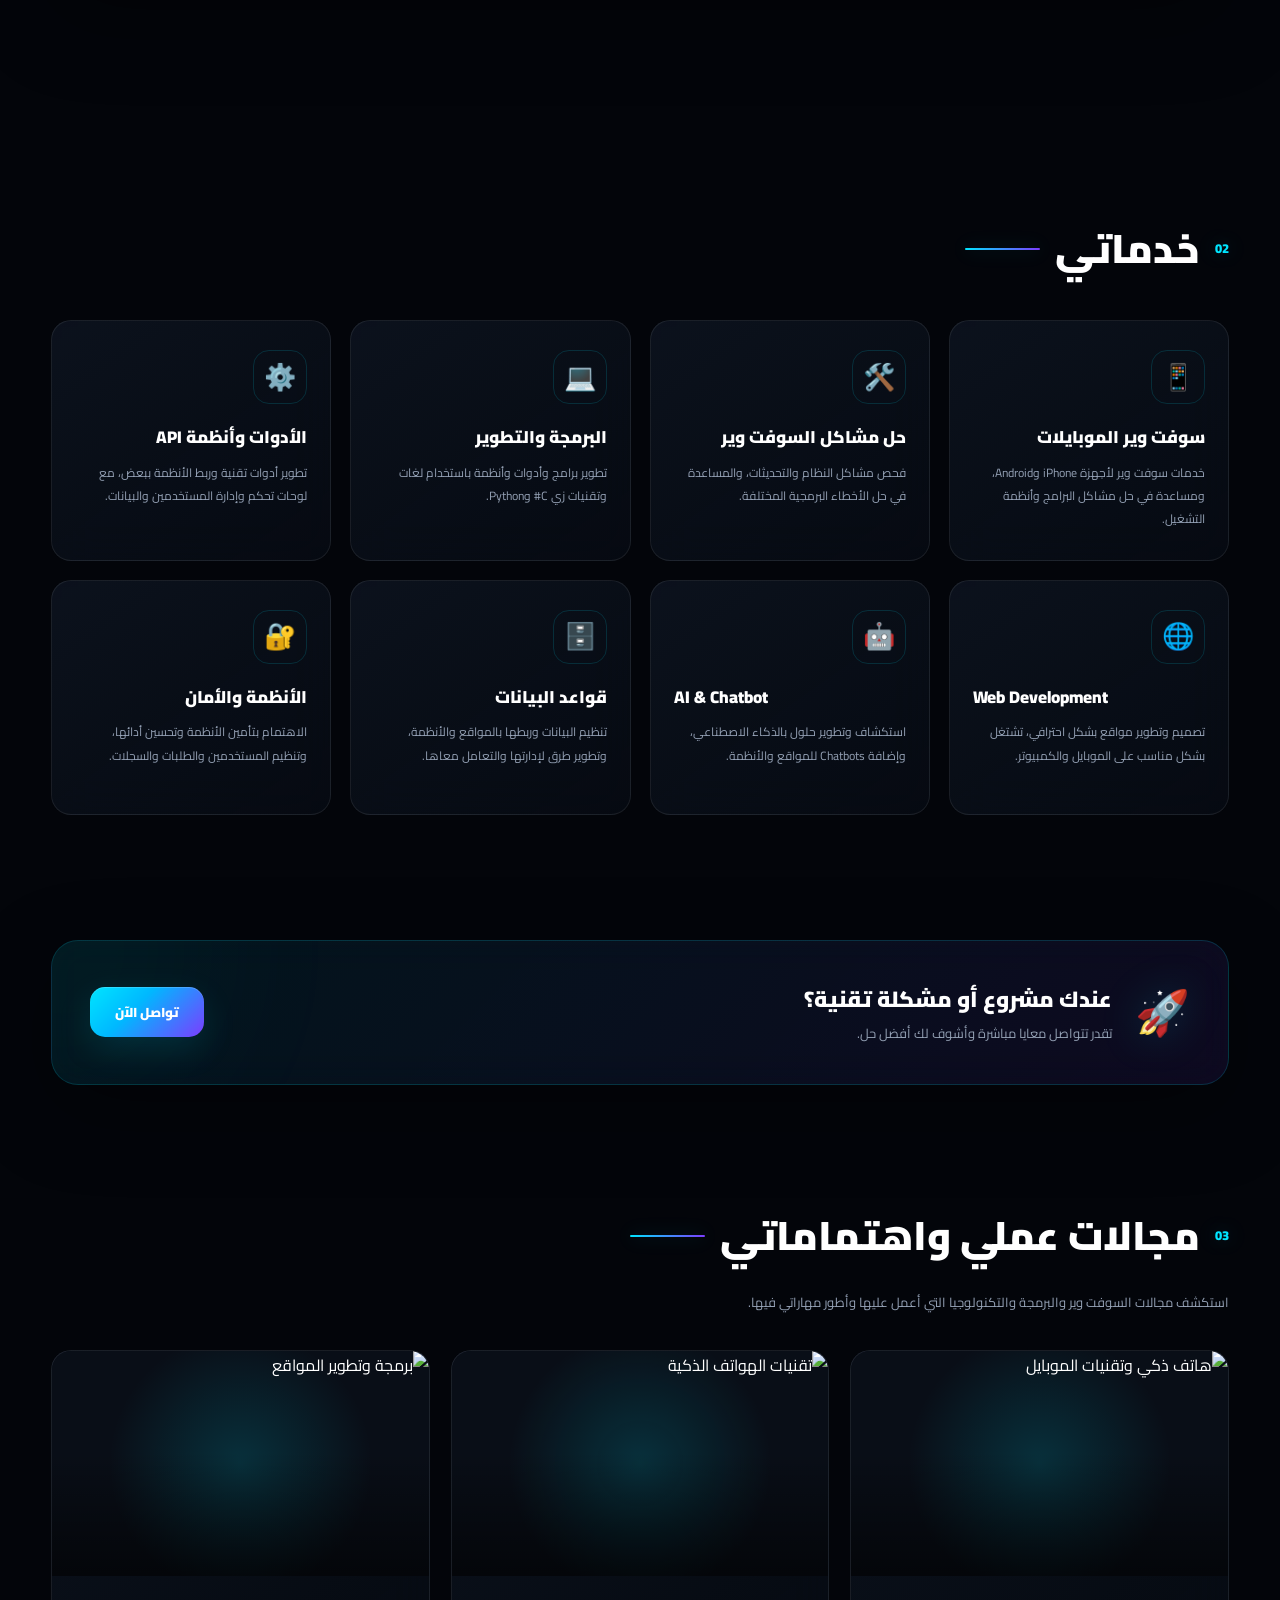
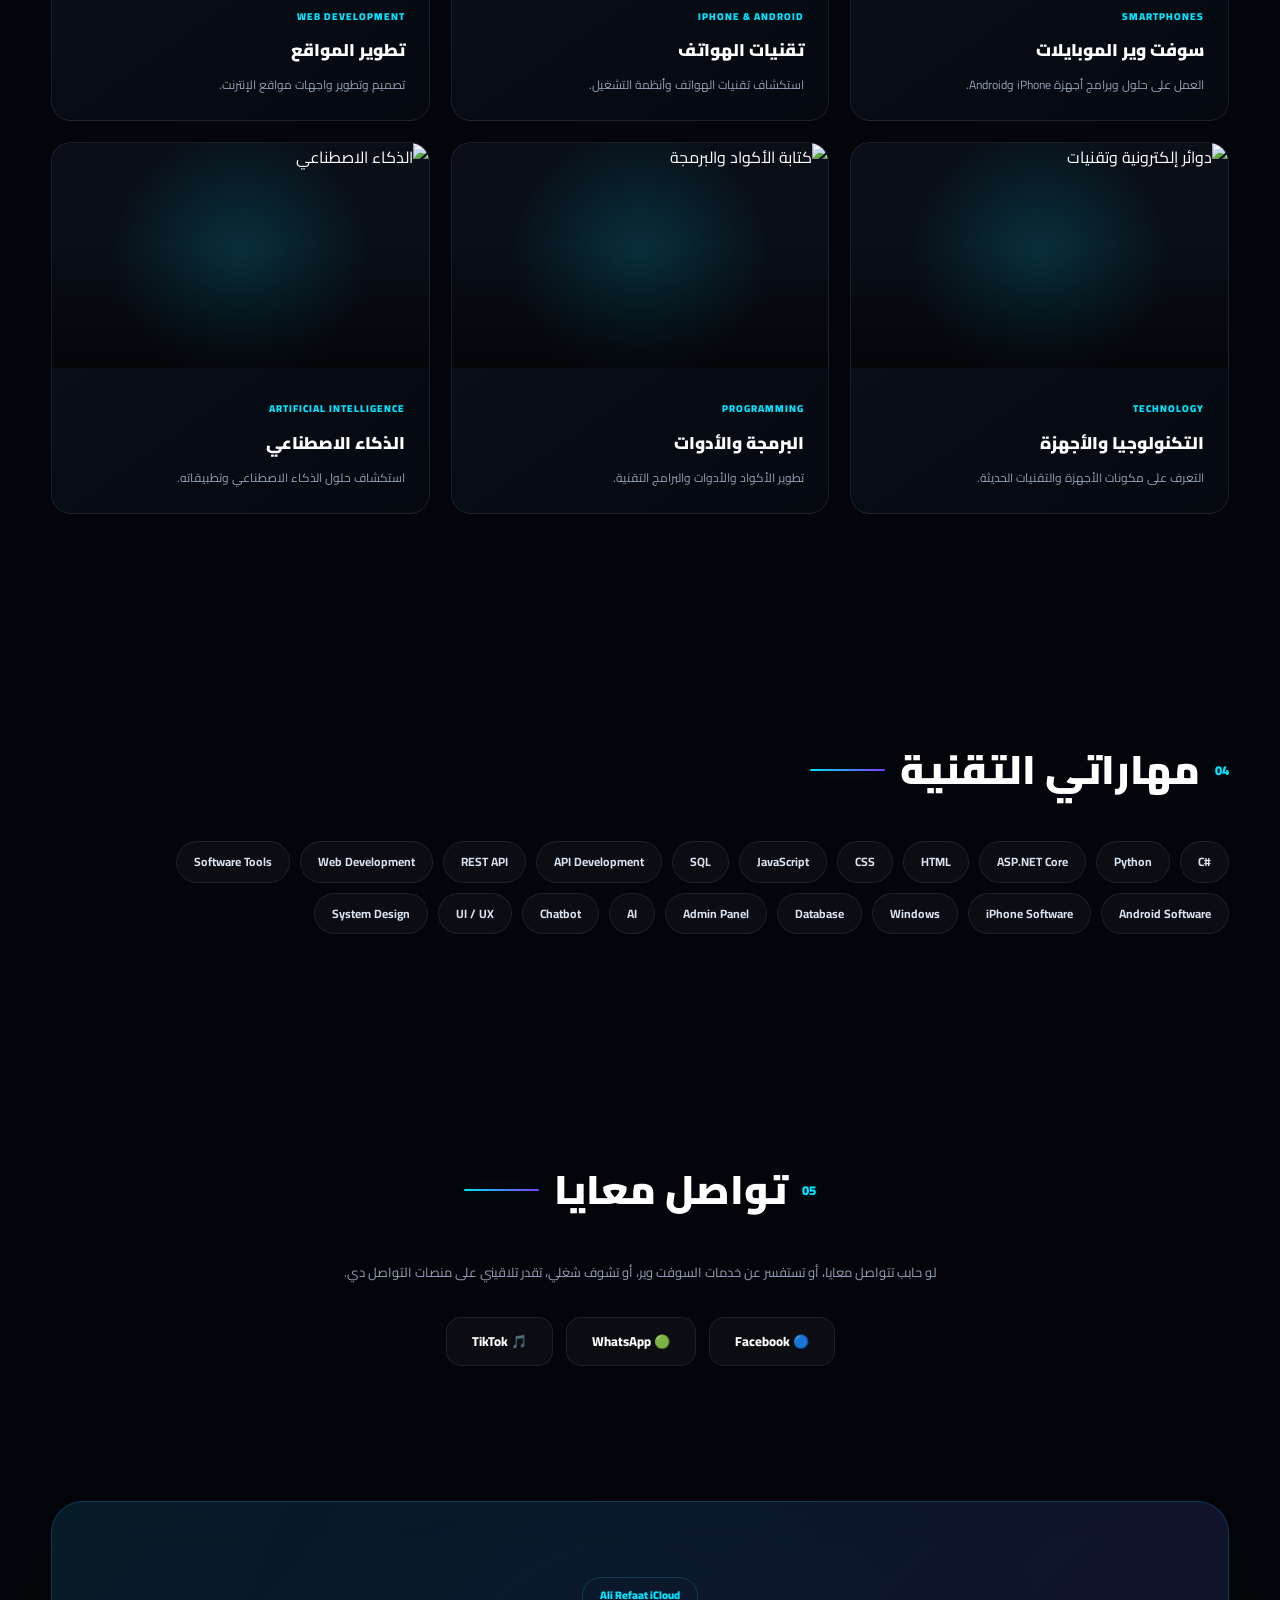
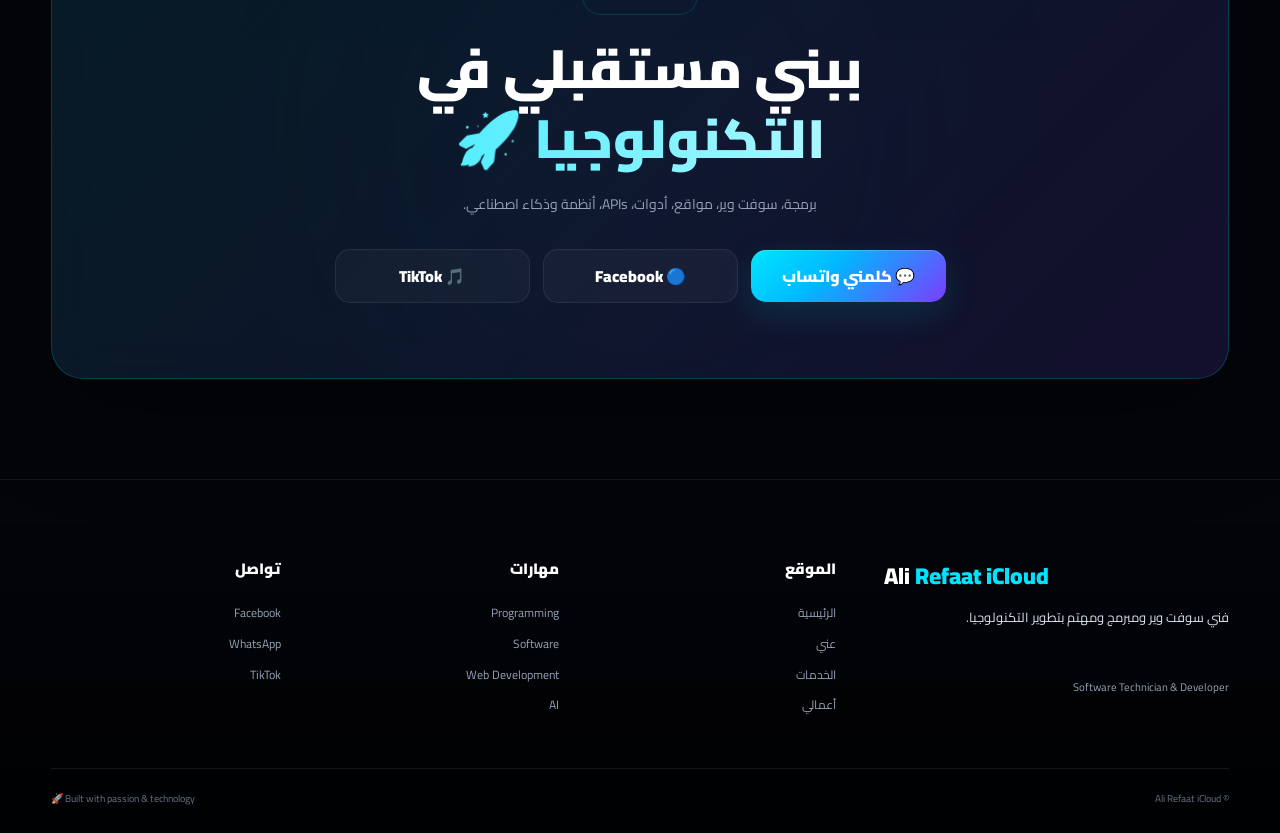
==== commit 7b5b19f4: "Update index.html" ====
--- a/index.html
+++ b/index.html
@@ -73,36 +73,38 @@
     <link rel="stylesheet"
           href="style.css">
 
-    <!-- Schema.org JSON-LD -->
-    <script type="application/ld+json">
-    {
-      "@context": "https://schema.org",
-      "@type": "Person",
-      "name": "Ali Refaat",
-      "alternateName": "Ali Refaat iCloud",
-      "url": "https://aliamam279-glitch.github.io/ali-refaat-icloud/",
-      "jobTitle": "Software Technician & Developer",
-      "description": "Ali Refaat is a software technician and developer specializing in mobile software, web development, APIs, software tools and technology.",
-      "knowsAbout": [
-        "Mobile Software",
-        "Android Software",
-        "iPhone Software",
-        "Software Tools",
-        "Web Development",
-        "C#",
-        "Python",
-        "ASP.NET Core",
-        "REST API",
-        "Databases",
-        "Artificial Intelligence",
-        "Chatbots"
-      ],
-      "sameAs": [
-  "https://www.facebook.com/profile.php?id=61593585646514",
-  "https://www.tiktok.com/@ali_refaat12"
-]
-    }
-    </script>
+   <!-- Schema.org JSON-LD -->
+<script type="application/ld+json">
+{
+  "@context": "https://schema.org",
+  "@type": "Person",
+  "name": "Ali Refaat",
+  "alternateName": "Ali Refaat iCloud",
+  "url": "https://aliamam279-glitch.github.io/ali-refaat-icloud/",
+  "image": "https://aliamam279-glitch.github.io/ali-refaat-icloud/logo.png",
+  "mainEntityOfPage": "https://aliamam279-glitch.github.io/ali-refaat-icloud/",
+  "jobTitle": "Software Technician & Developer",
+  "description": "Ali Refaat is a software technician and developer specializing in mobile software, web development, APIs, software tools and technology.",
+  "knowsAbout": [
+    "Mobile Software",
+    "Android Software",
+    "iPhone Software",
+    "Software Tools",
+    "Web Development",
+    "C#",
+    "Python",
+    "ASP.NET Core",
+    "REST API",
+    "Databases",
+    "Artificial Intelligence",
+    "Chatbots"
+  ],
+  "sameAs": [
+    "https://www.facebook.com/profile.php?id=61593585646514",
+    "https://www.tiktok.com/@ali_refaat12"
+  ]
+}
+</script>
 
 <script type="application/ld+json">
 {
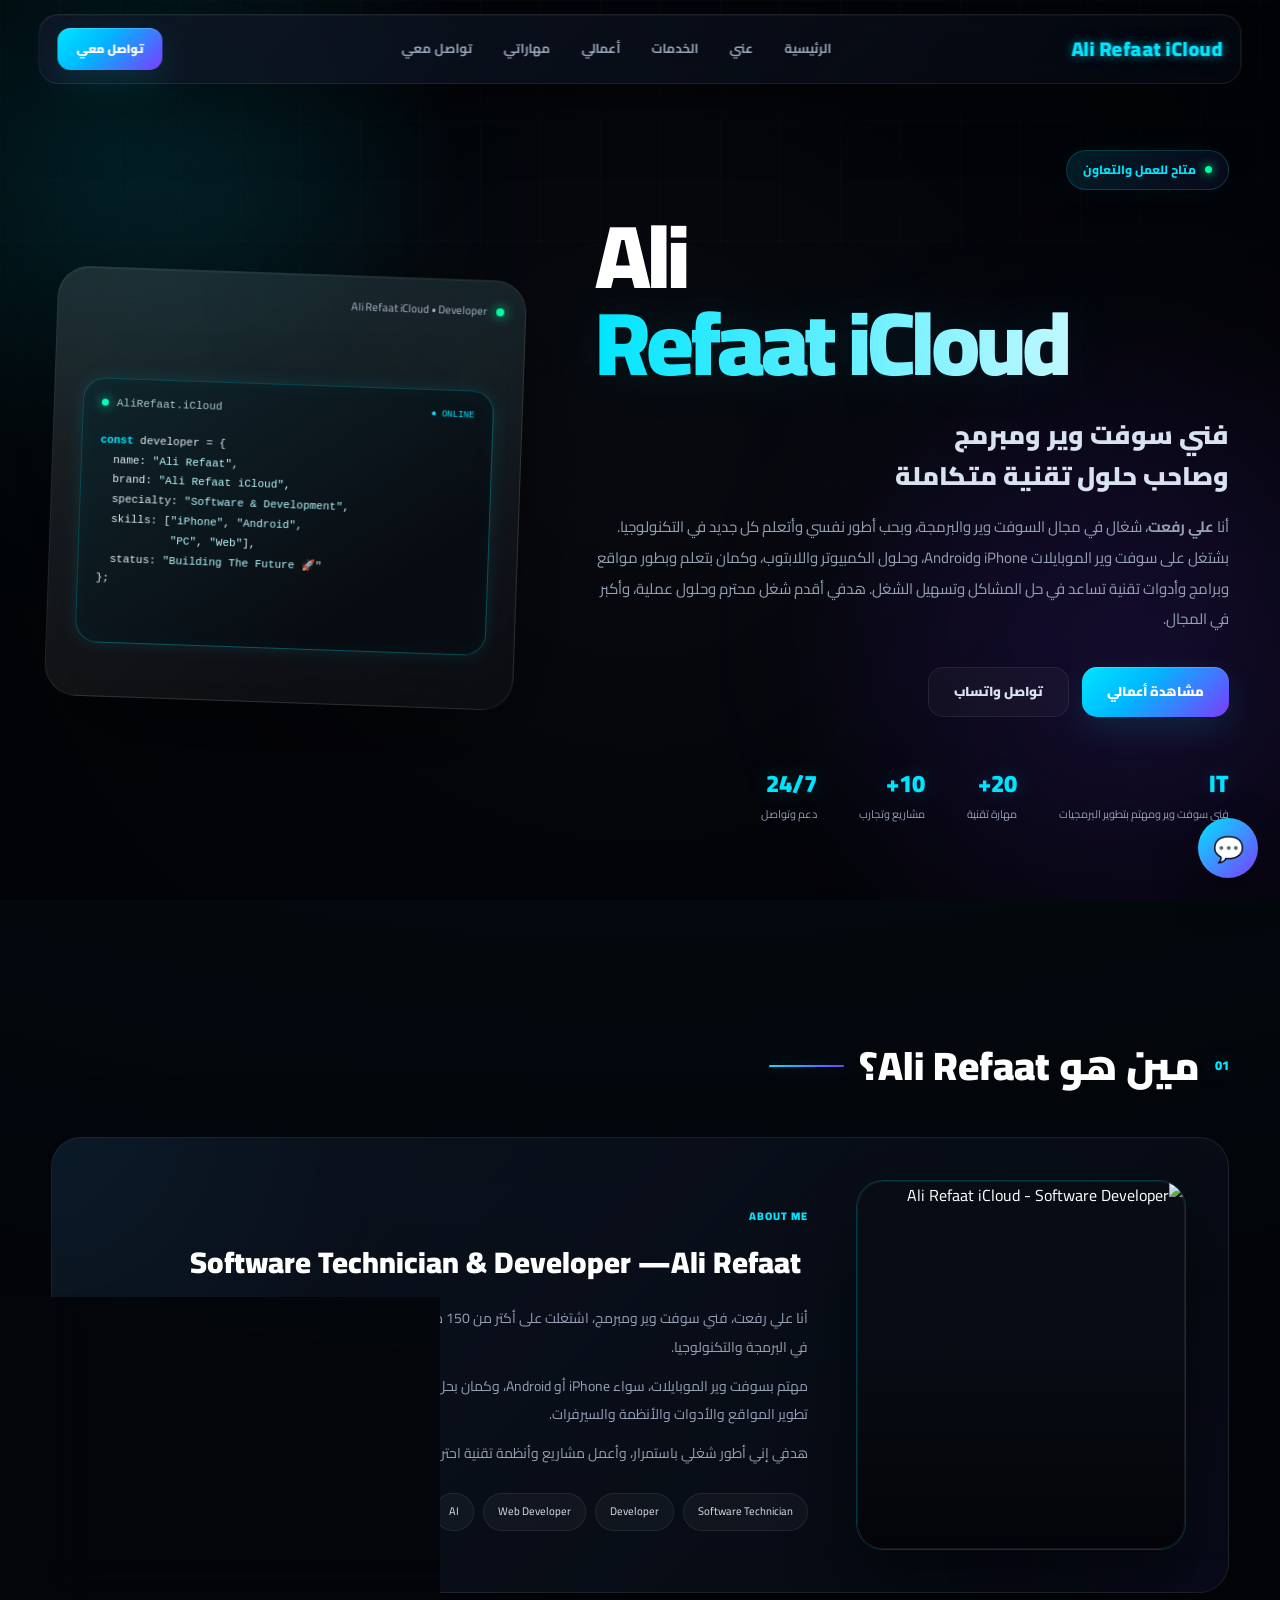
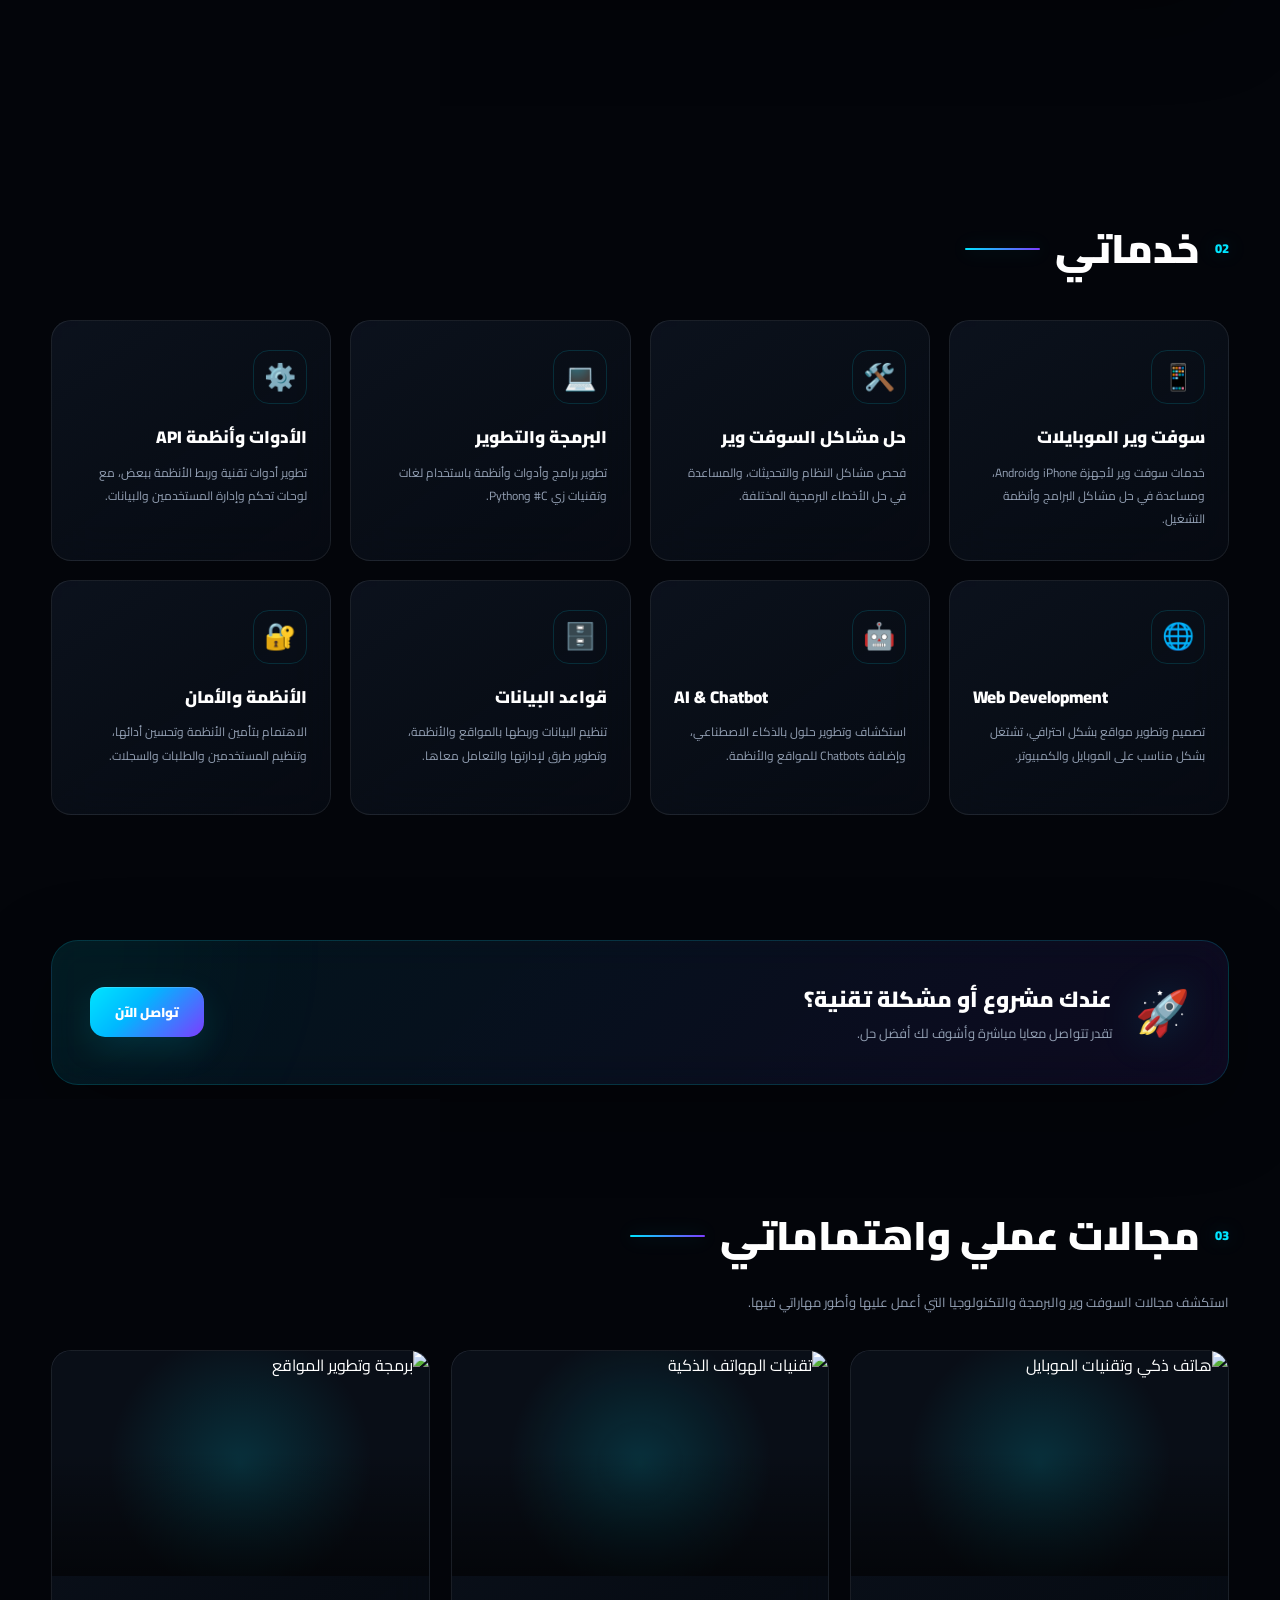
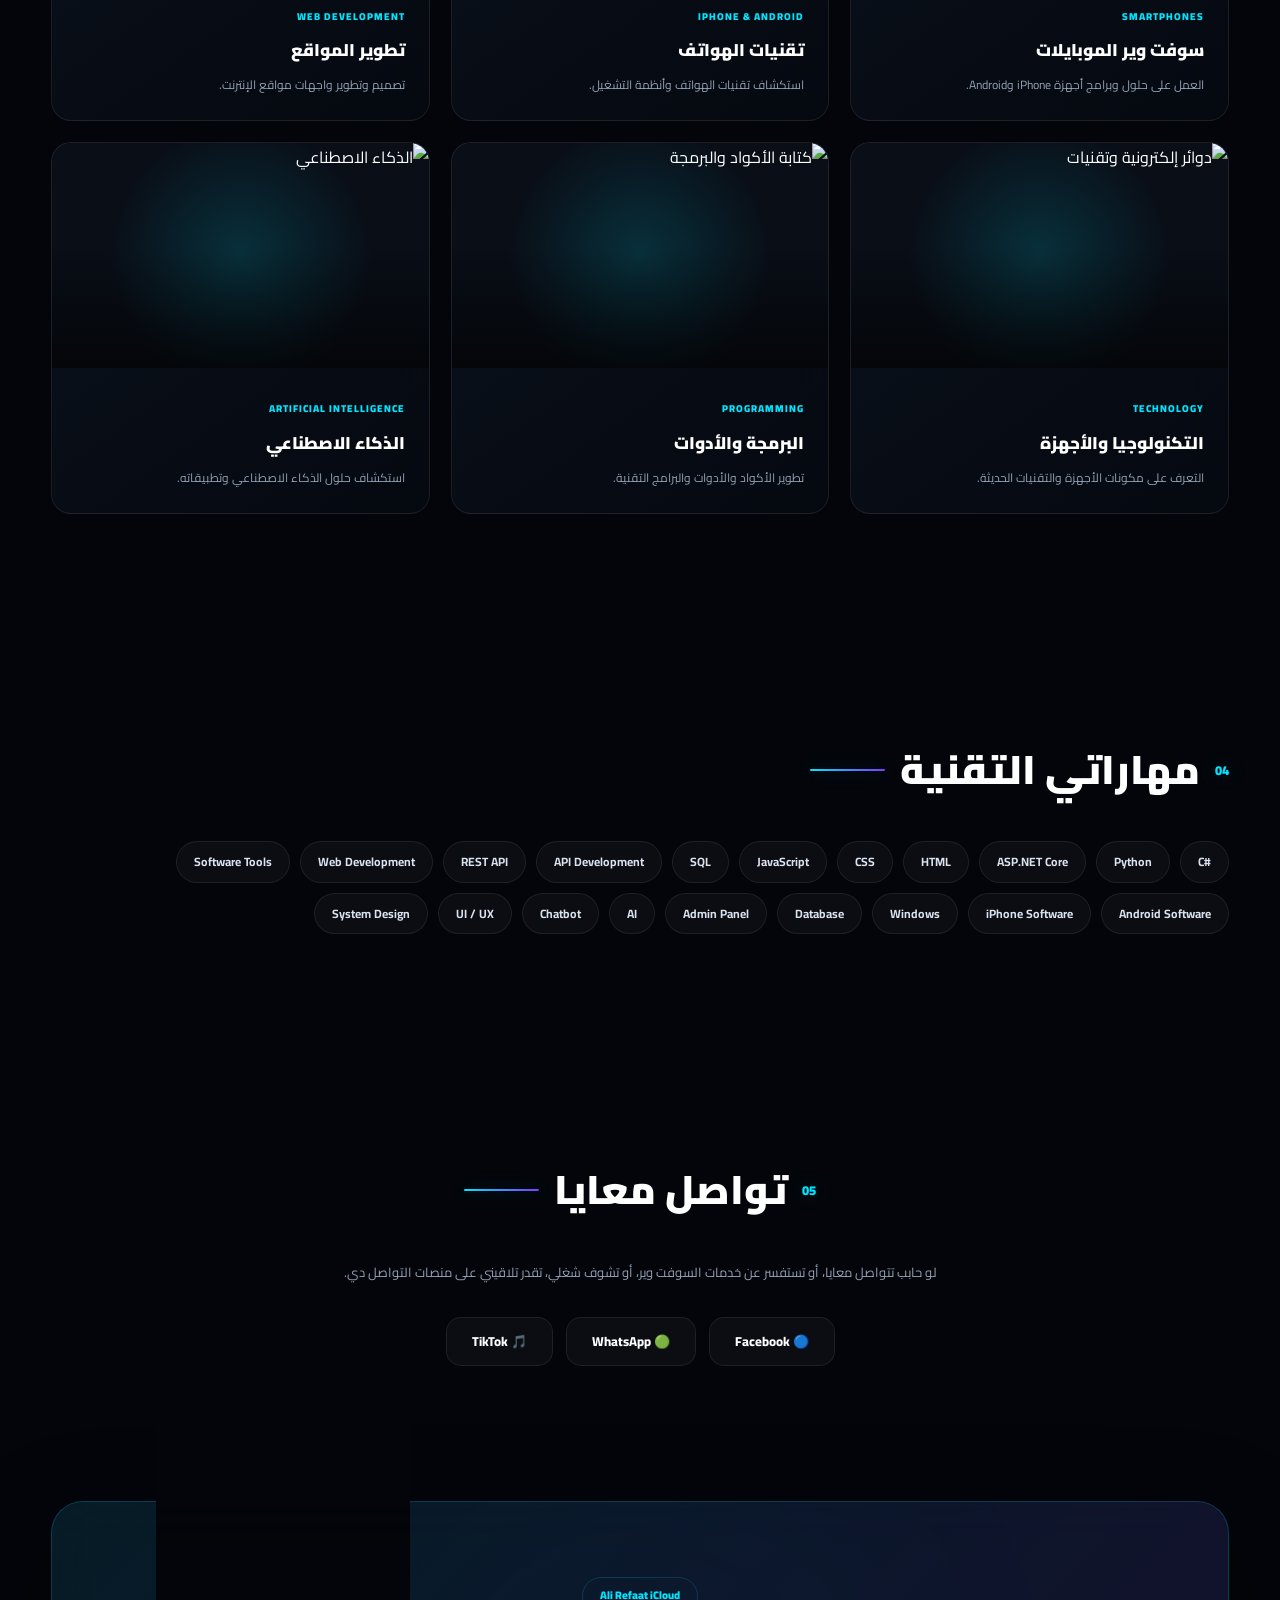
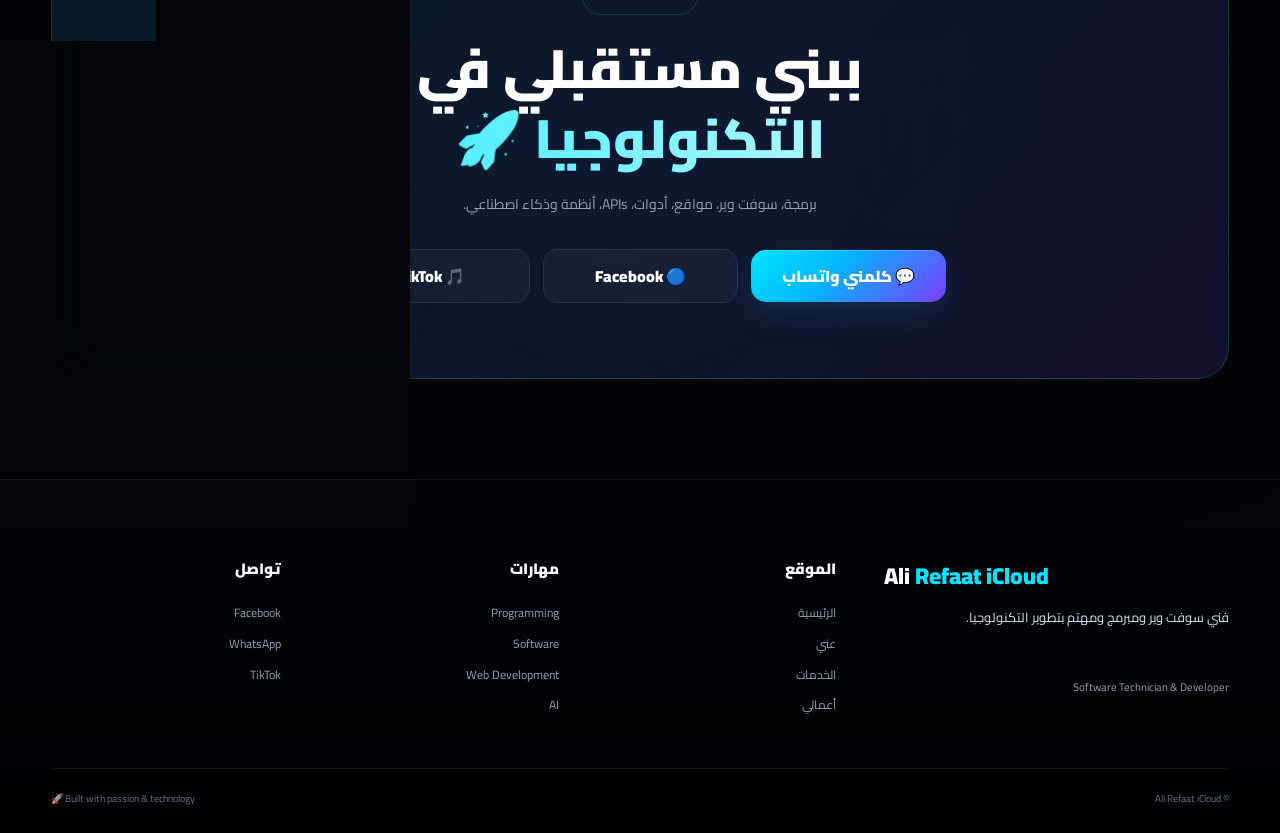
==== commit 98a0171b: "Update index.html" ====
--- a/index.html
+++ b/index.html
@@ -73,7 +73,7 @@
     <link rel="stylesheet"
           href="style.css">
 
-   <!-- Schema.org JSON-LD -->
+  <!-- Schema.org JSON-LD -->
 <script type="application/ld+json">
 {
   "@context": "https://schema.org",
